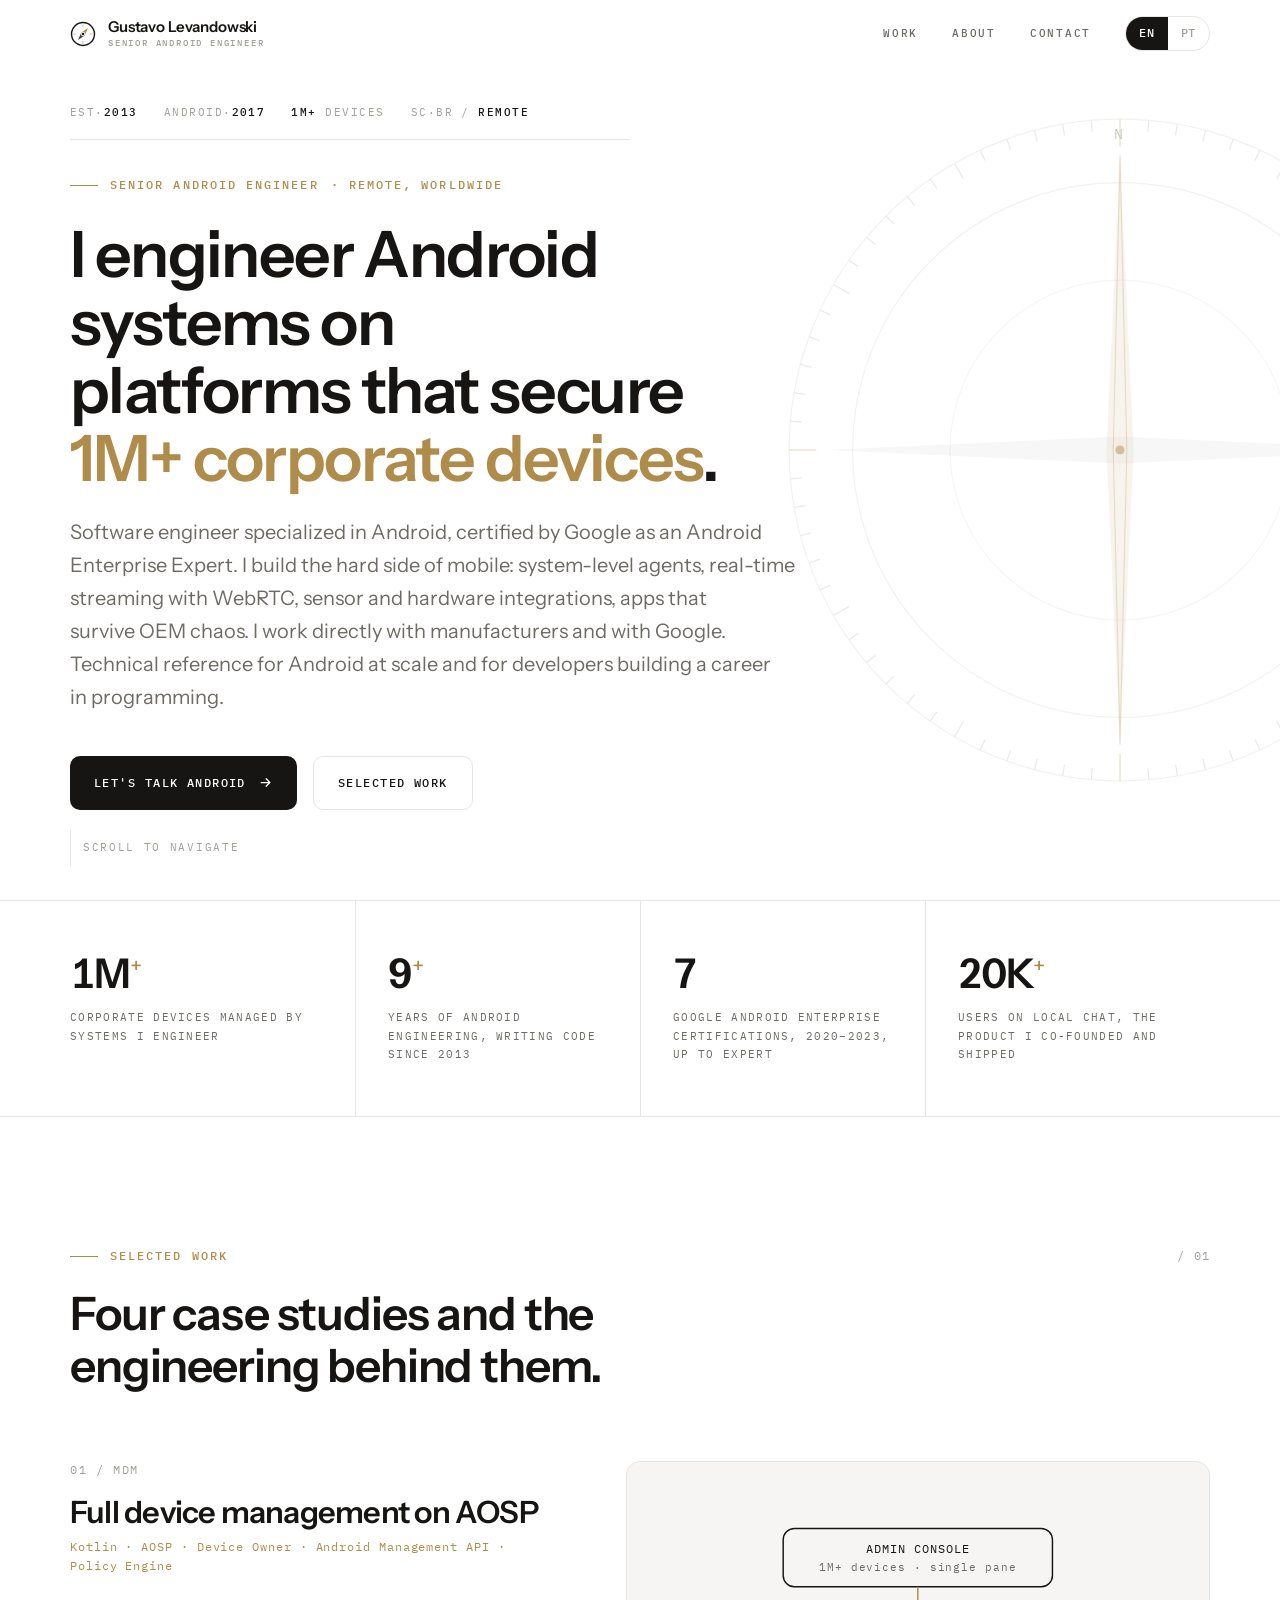
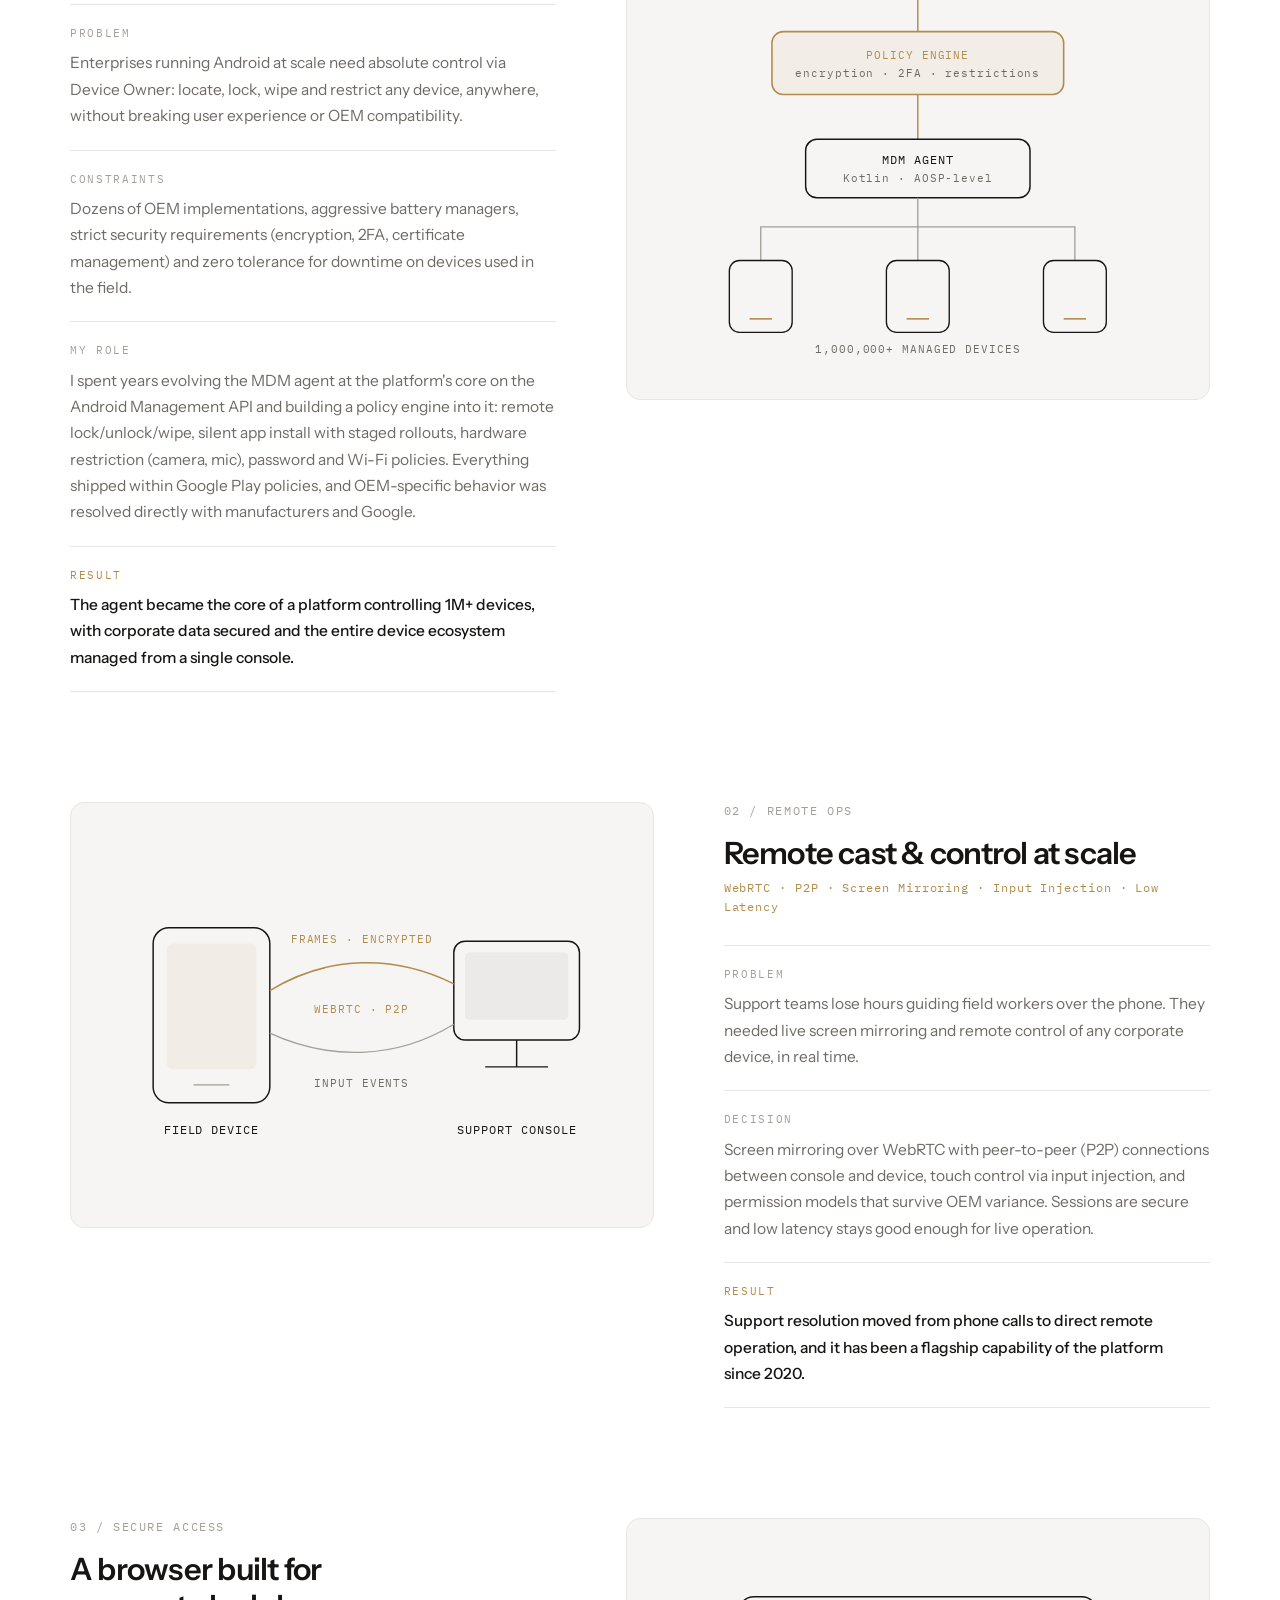
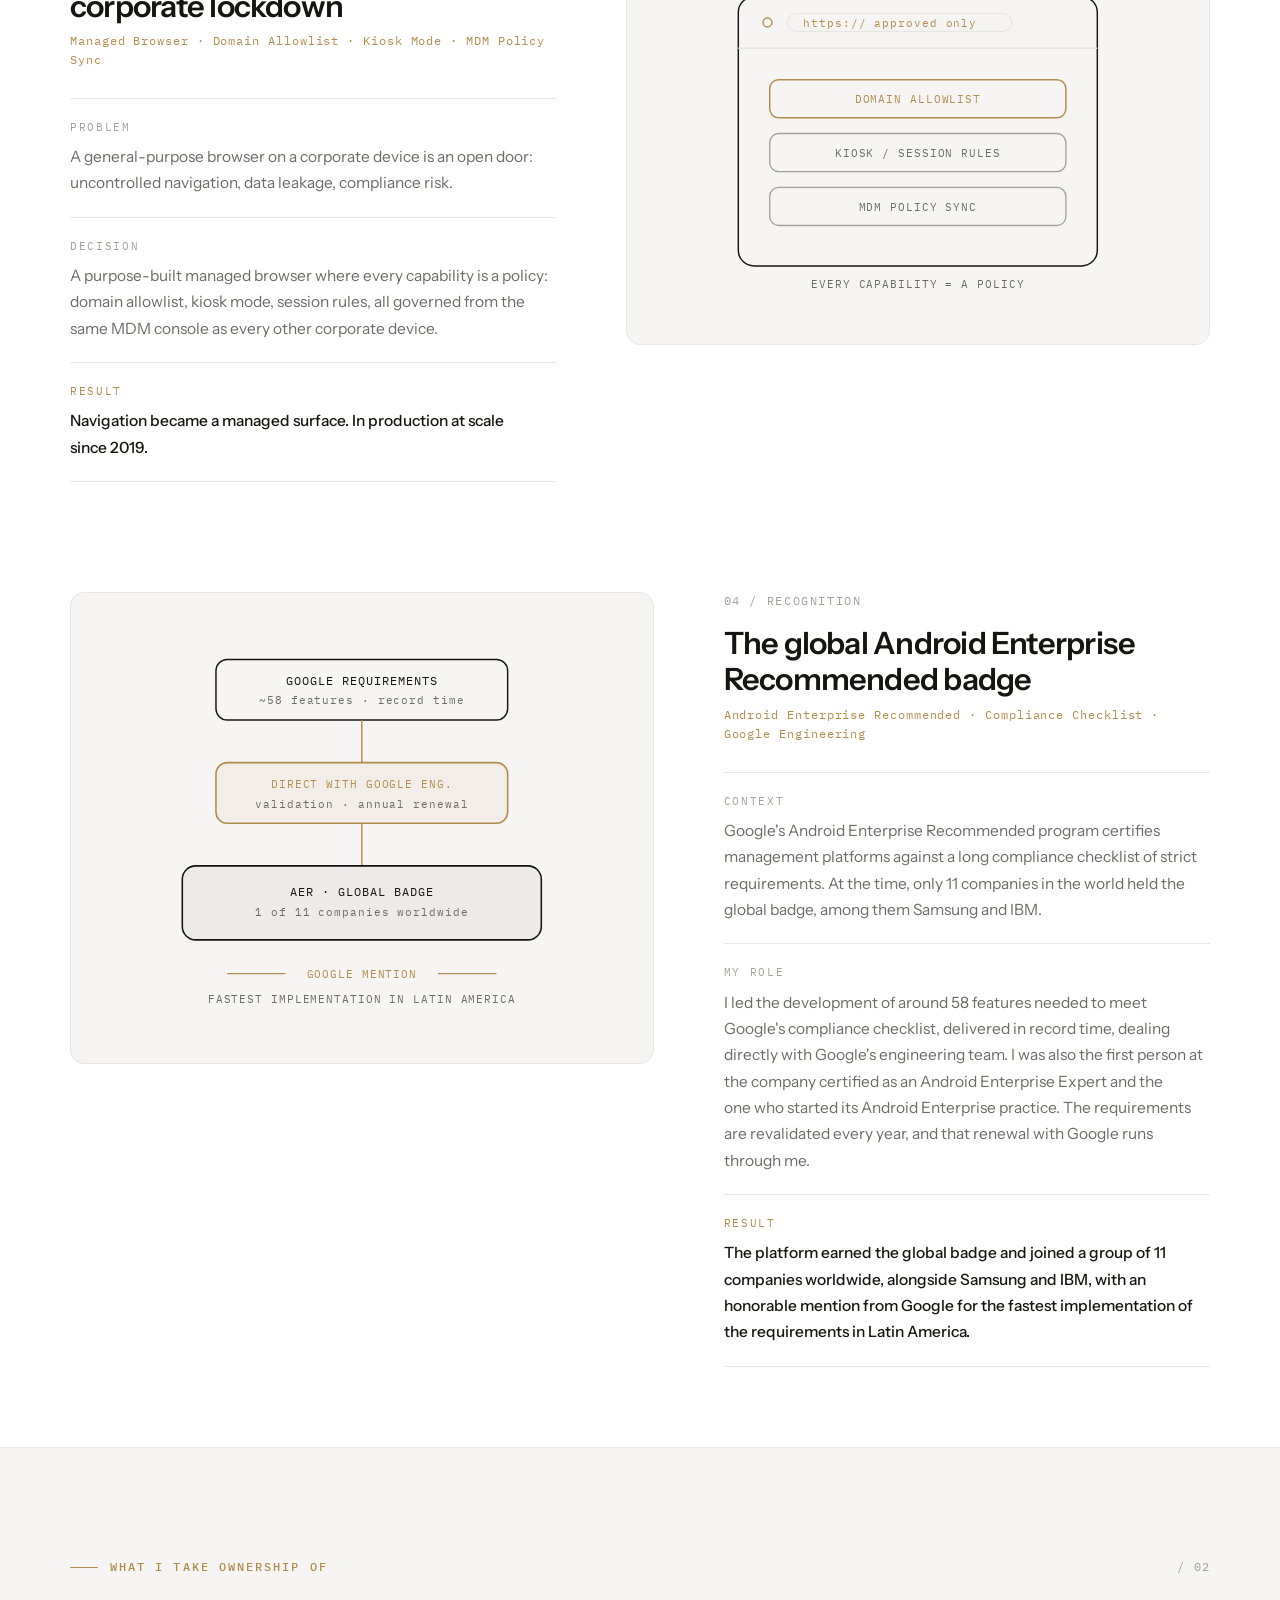
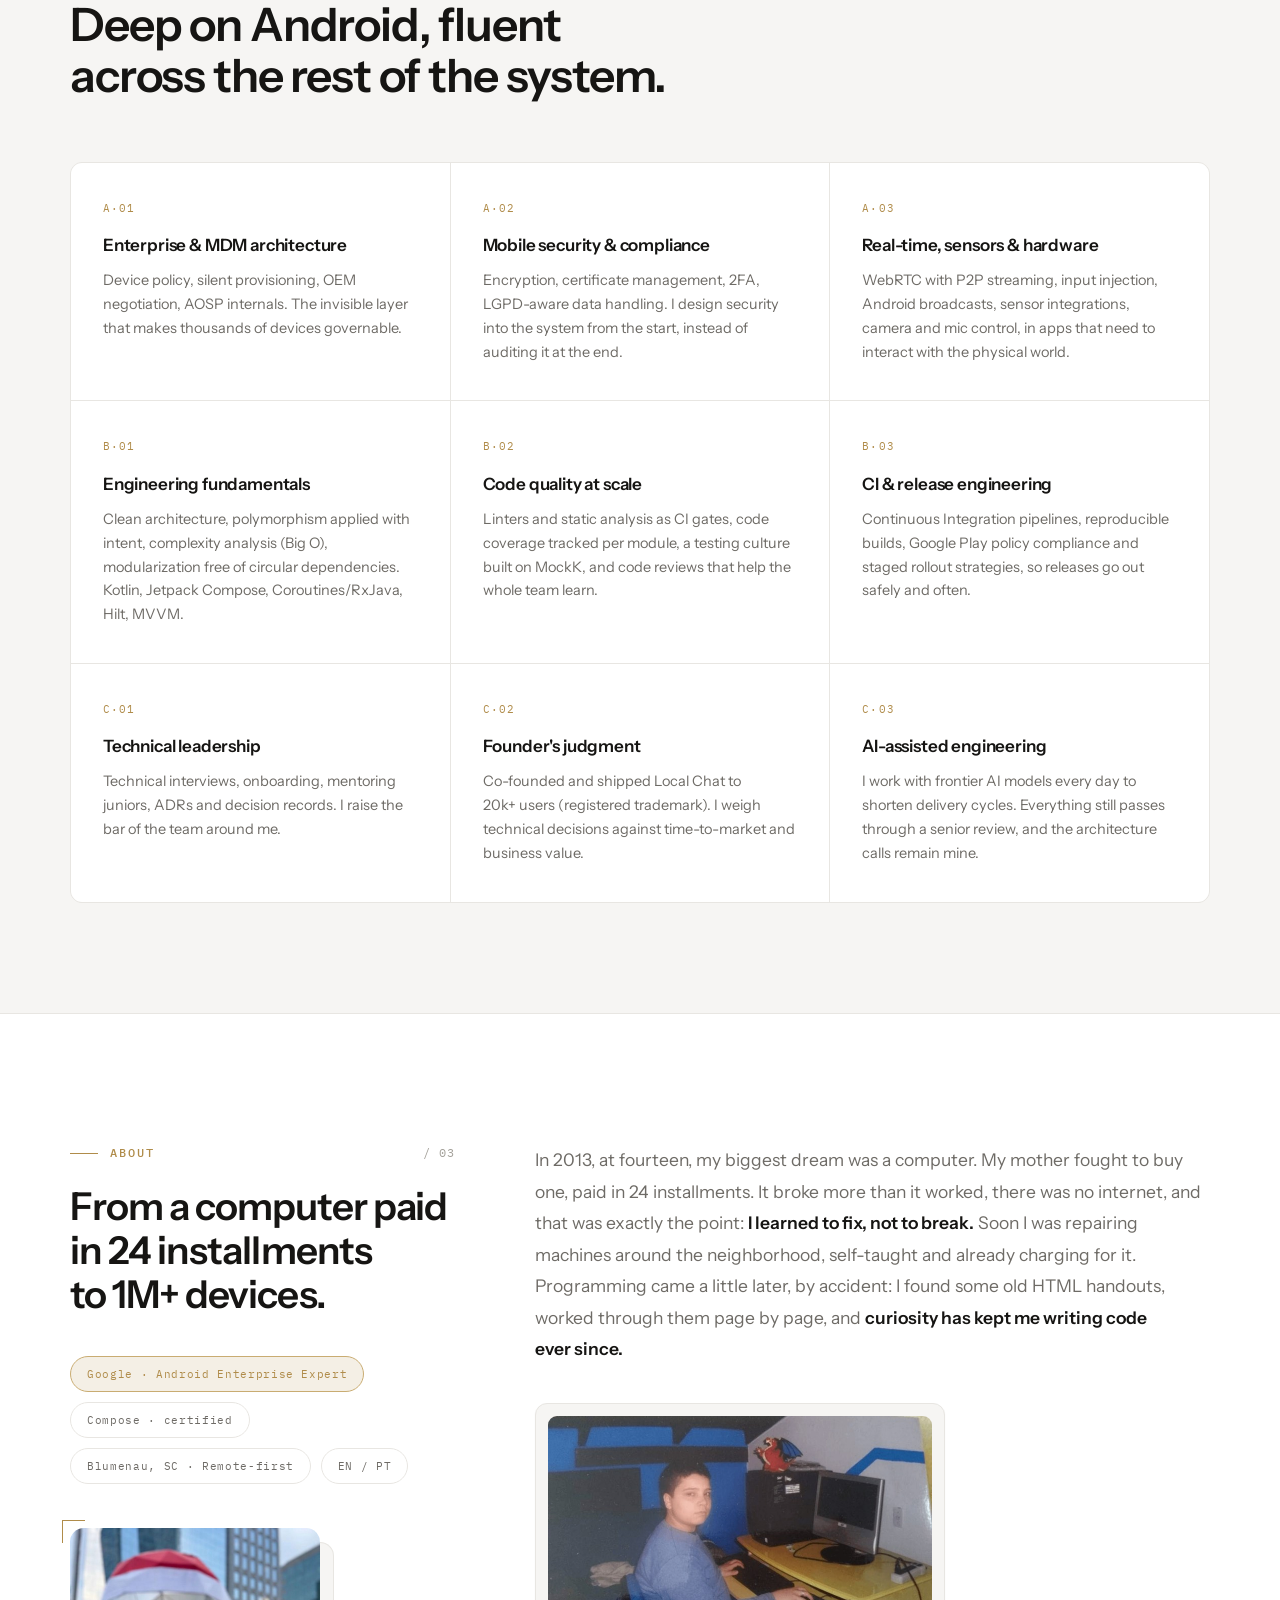
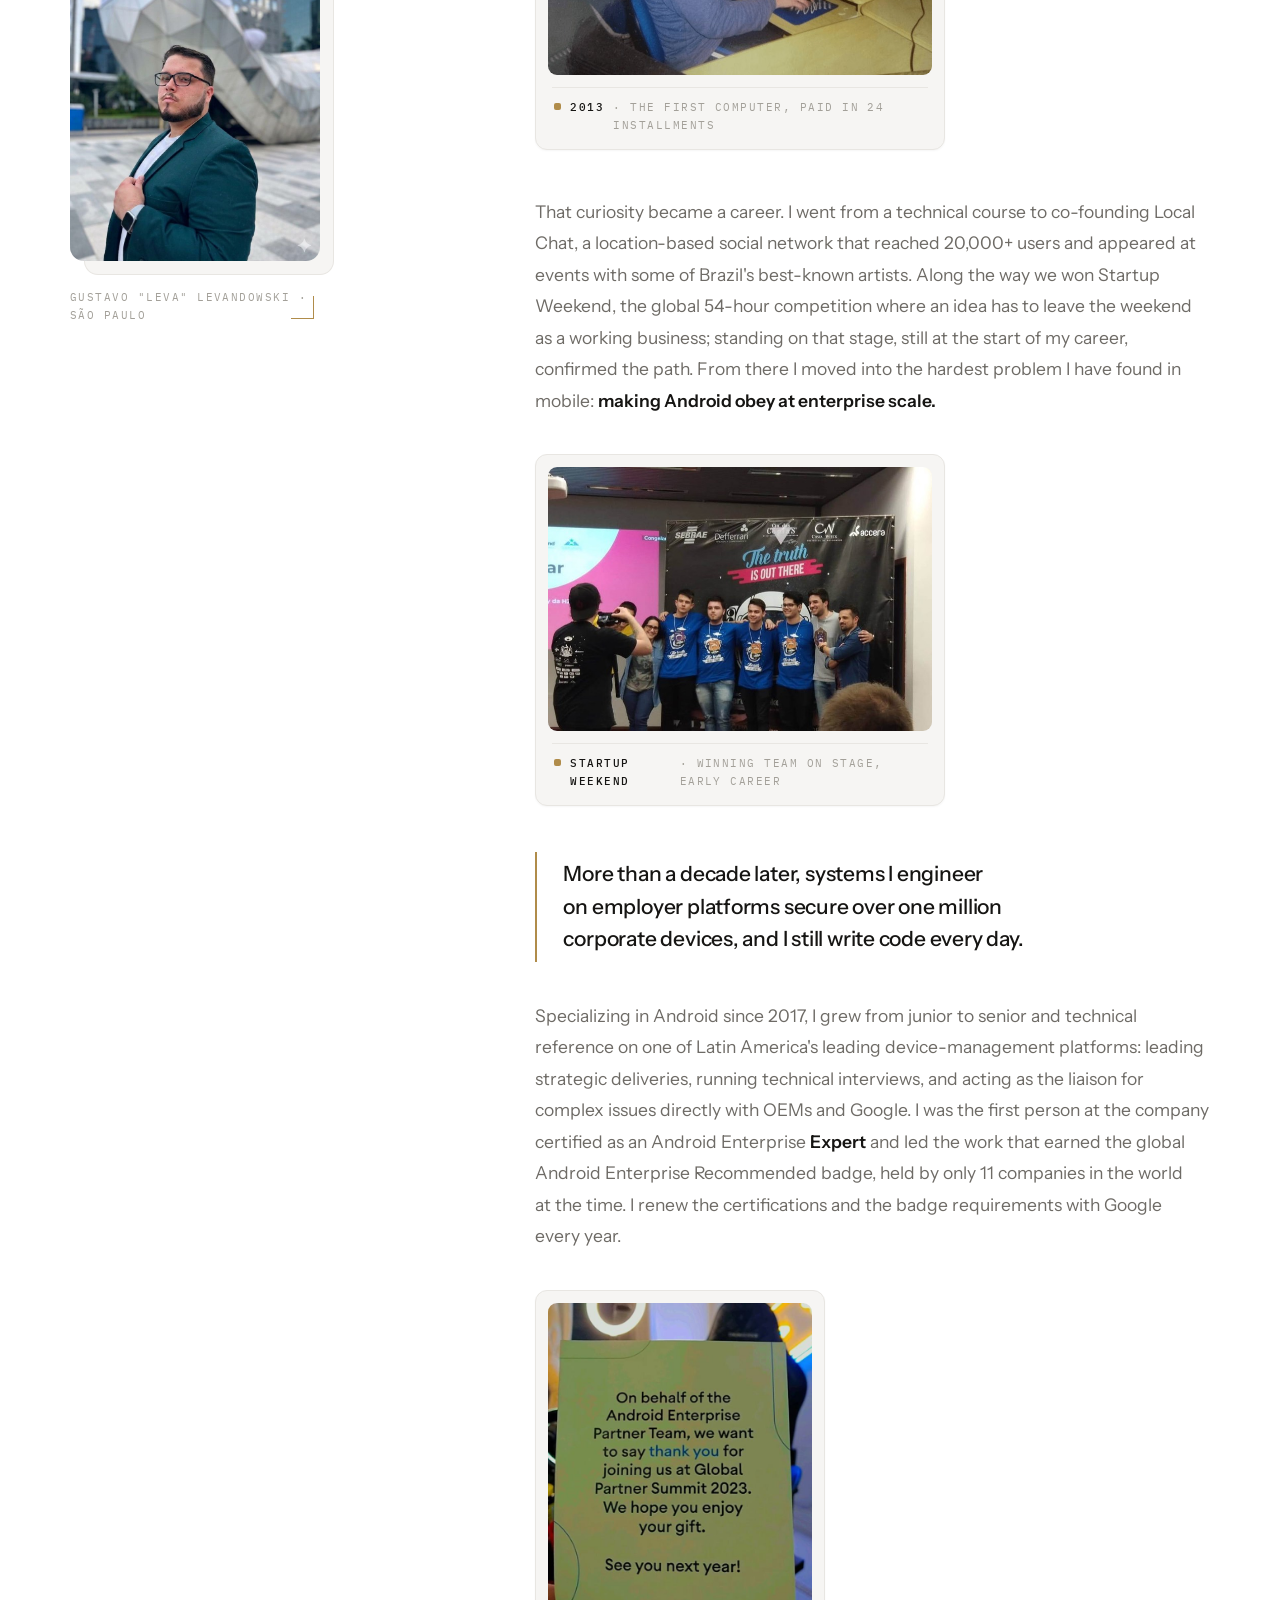
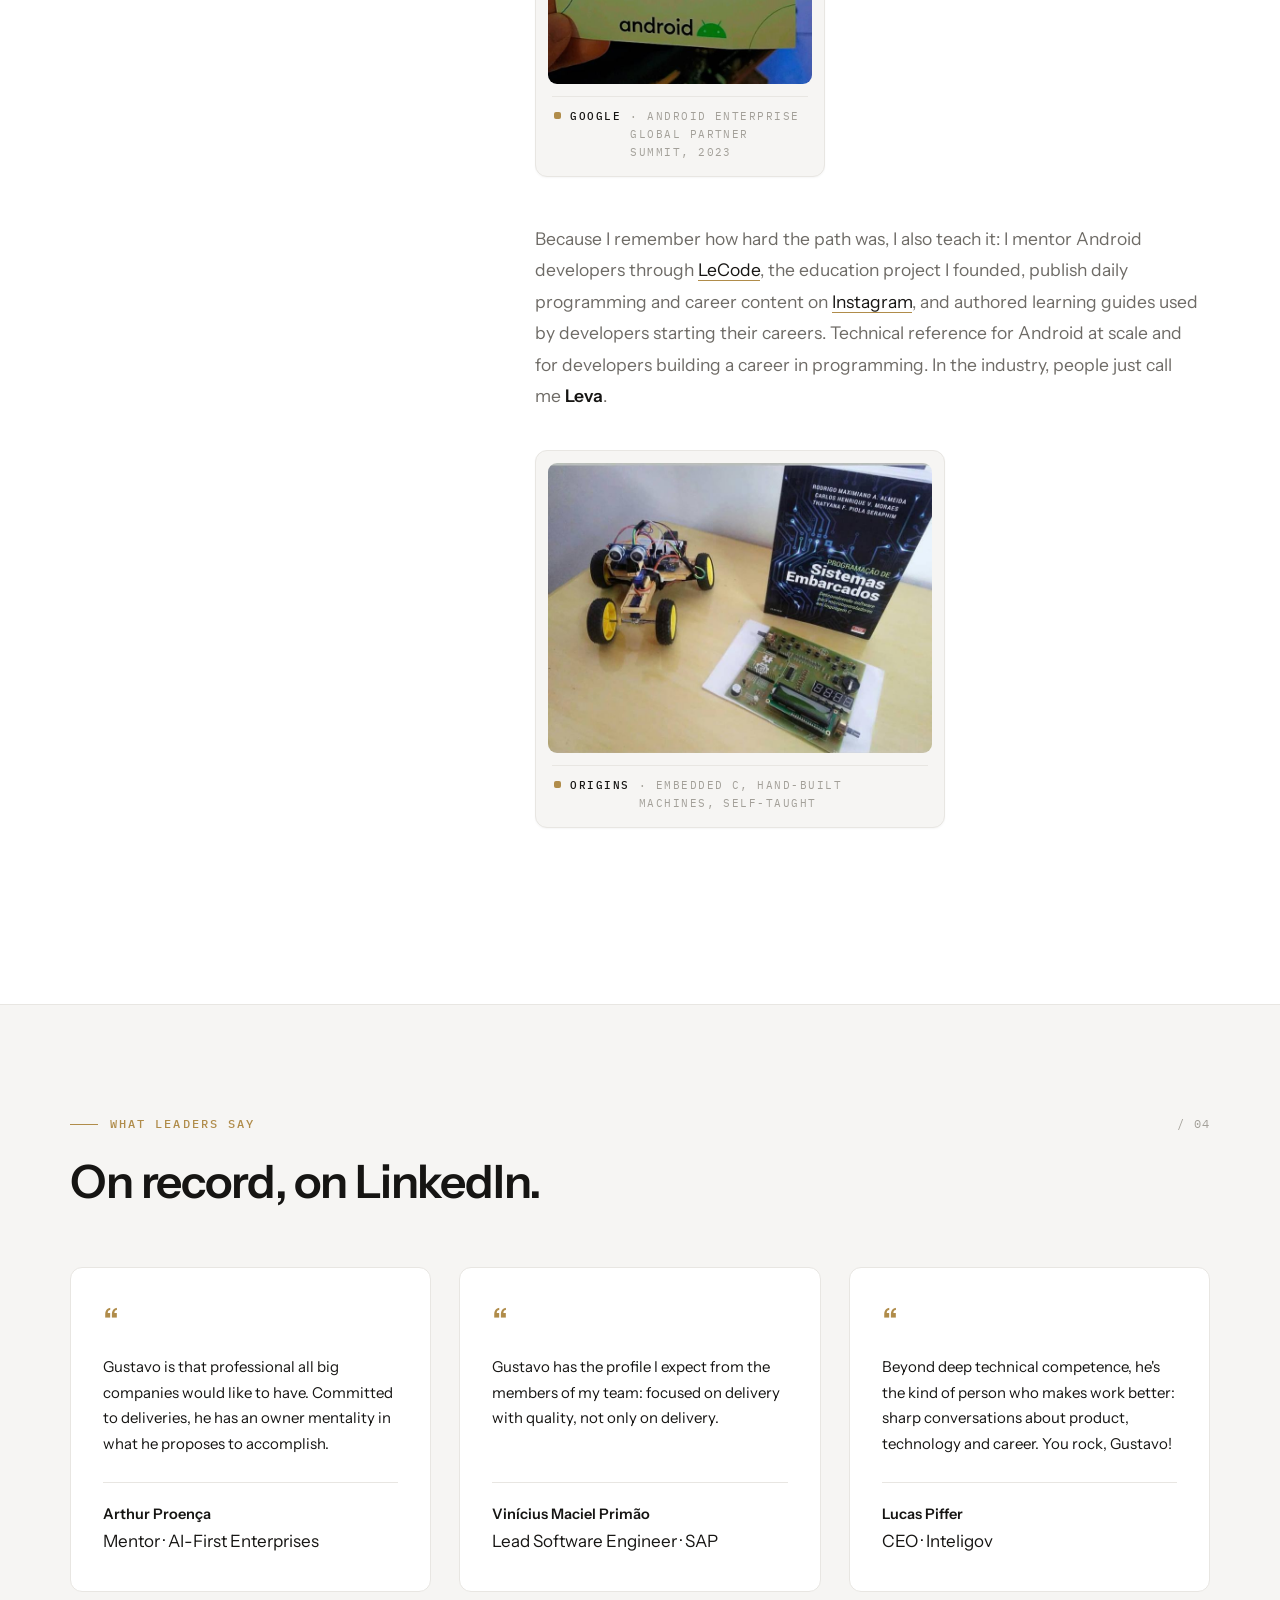
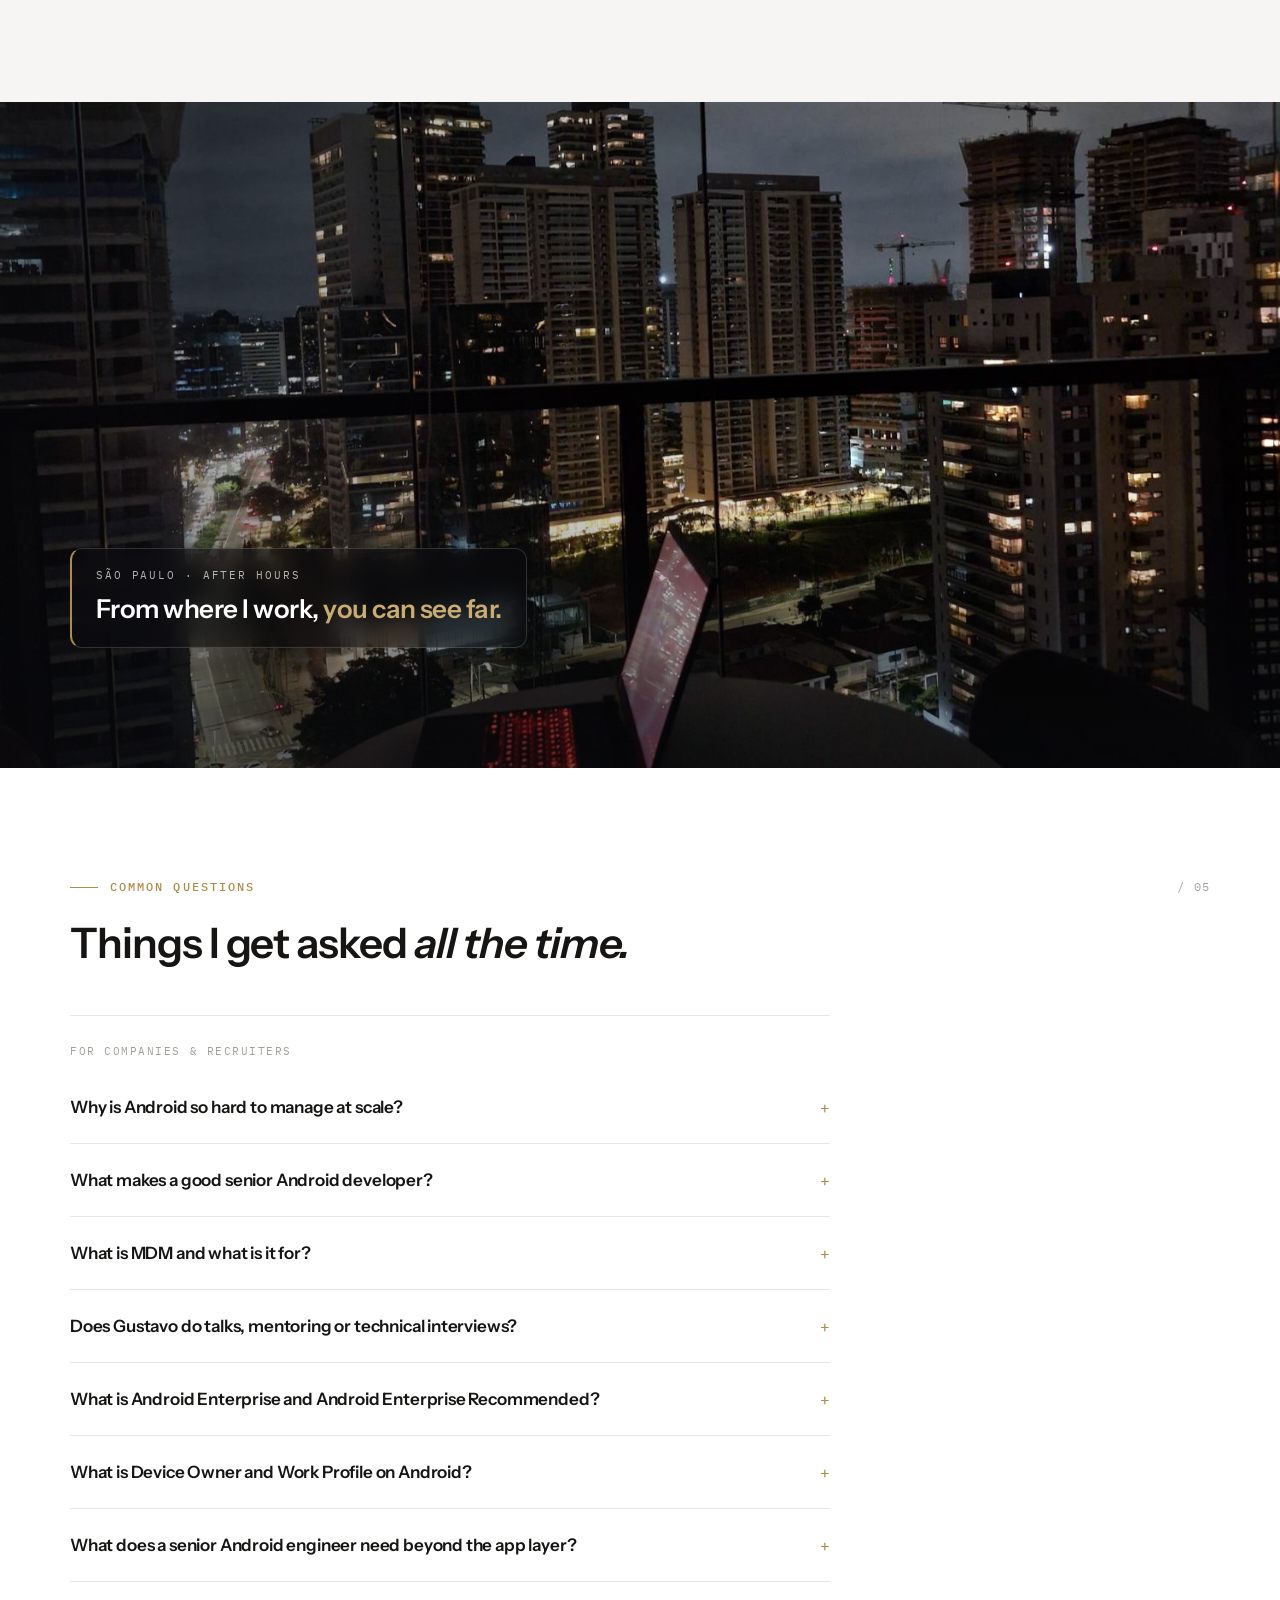
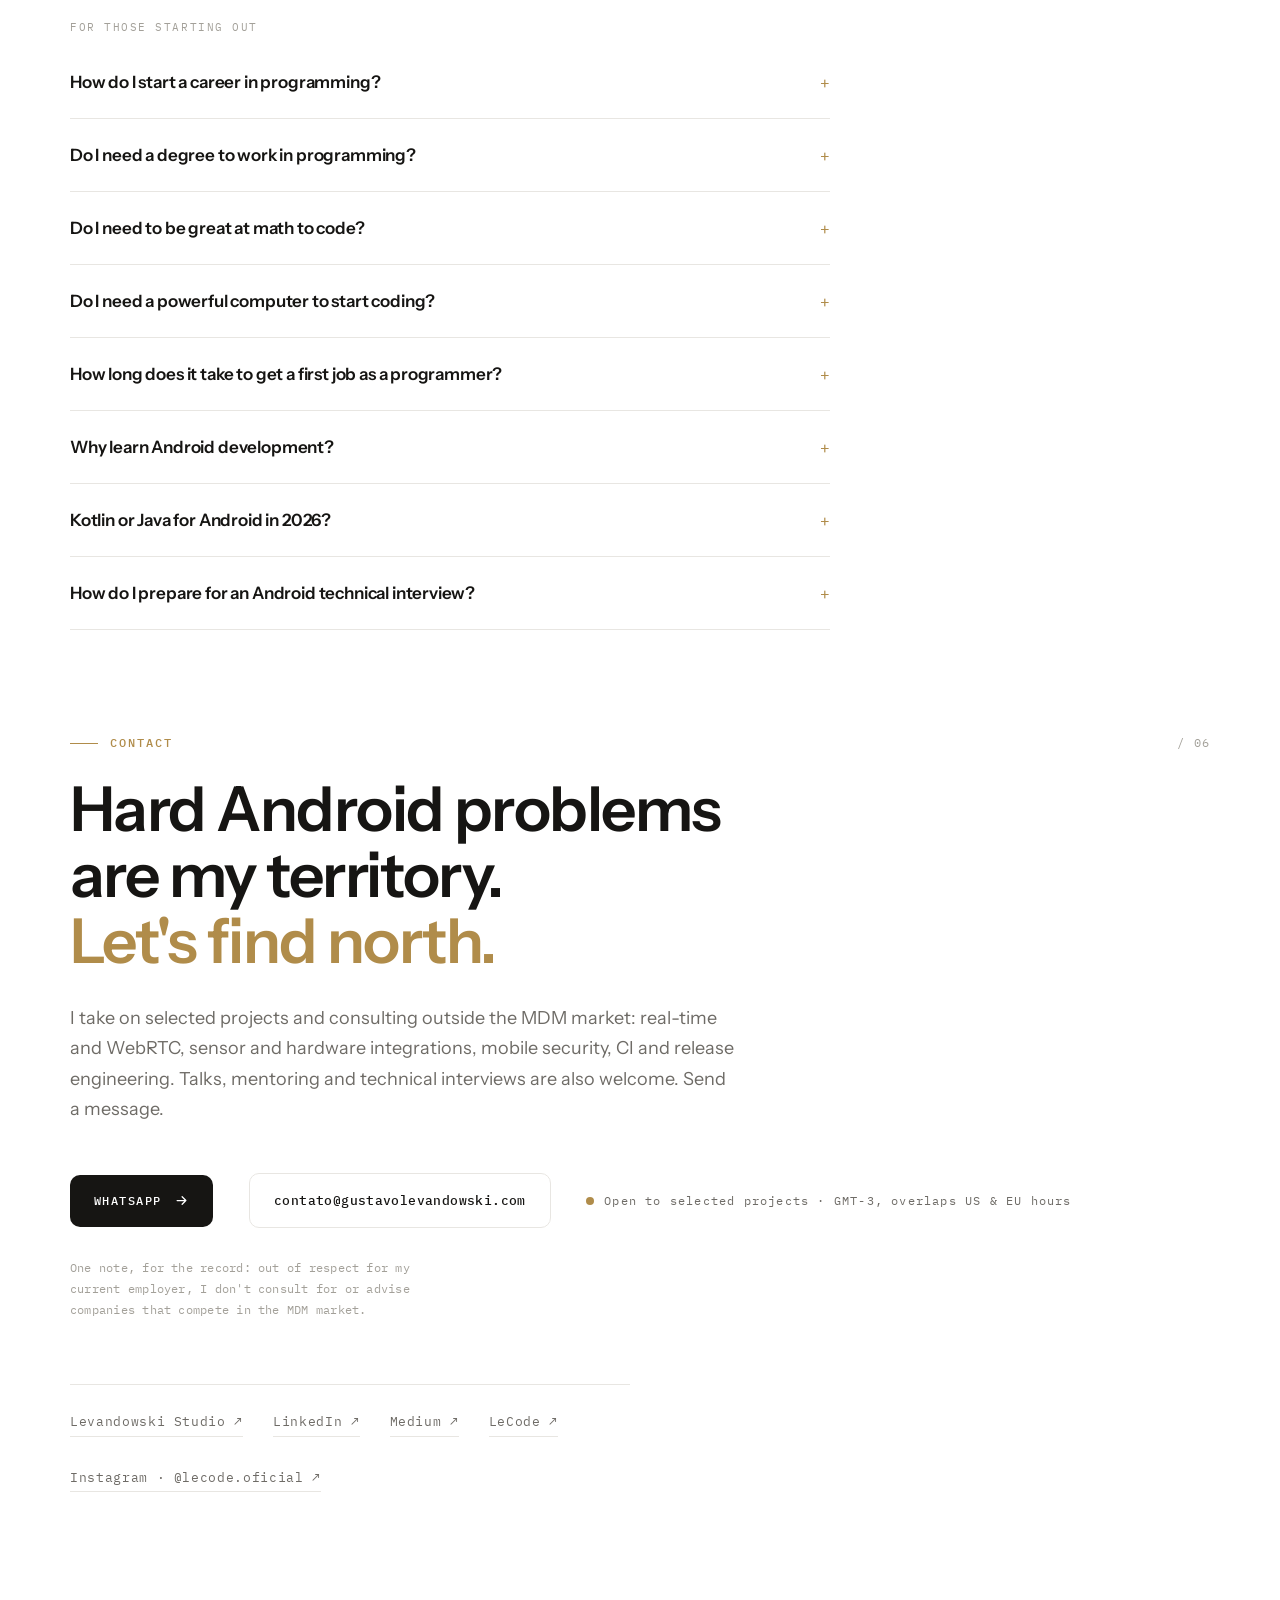
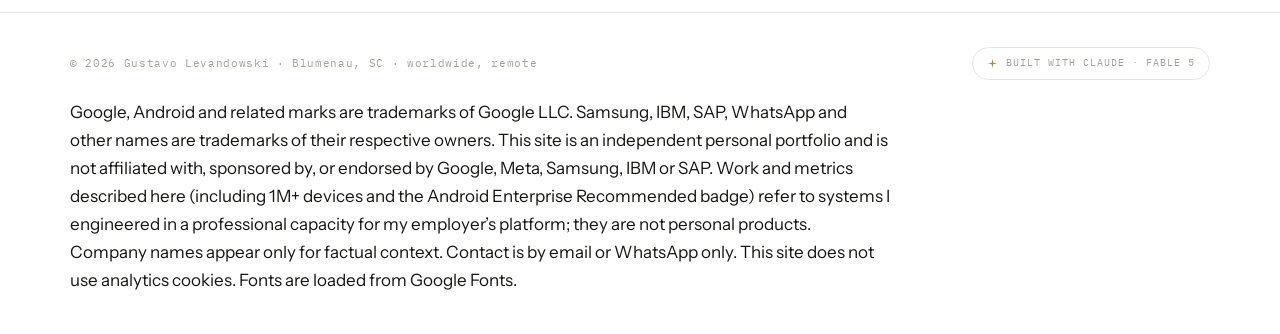
==== en/index.html @ ee37be1c "Extract CSS, JS, images and diagrams into cached assets. Slim HTML for crawlability and faster loads" ====
<!DOCTYPE html>

<html lang="en">
<head>
<meta charset="utf-8"/>
<meta content="width=device-width, initial-scale=1.0" name="viewport"/>
<title>Gustavo Levandowski · Android Engineer · 1M+ Devices · Mentoring</title>
<meta content="Google-certified Android Enterprise Expert. MDM, WebRTC, AOSP and systems on platforms protecting 1M+ devices. Technical reference for Android at scale and programming careers. Founder of LeCode mentoring." name="description"/>
<meta content="Gustavo Levandowski" name="author"/>
<meta content="index, follow, max-image-preview:large, max-snippet:-1, max-video-preview:-1" name="robots"/>
<meta content="#161513" name="theme-color"/>
<meta content="Gustavo Levandowski" name="application-name"/>
<meta content="telephone=no" name="format-detection"/>
<link href="https://gustavolevandowski.com/en/" hreflang="x-default" rel="alternate"/>
<link href="https://gustavolevandowski.com/en/" hreflang="en" rel="alternate"/>
<link href="https://gustavolevandowski.com/pt/" hreflang="pt-BR" rel="alternate"/>
<link href="/site.webmanifest" rel="manifest"/>
<link href="https://gustavolevandowski.com/en/" rel="canonical"/>
<link href="/assets/brand/favicon.png" rel="icon" sizes="32x32" type="image/png"/>
<link href="/assets/brand/favicon.svg" rel="icon" sizes="any" type="image/svg+xml"/>
<link href="/assets/brand/favicon.png" rel="apple-touch-icon"/>
<!-- Open Graph -->
<meta content="profile" property="og:type"/>
<meta content="Gustavo Levandowski · Android Engineer · 1M+ Devices · Mentoring" property="og:title"/>
<meta content="Google-certified Android Enterprise Expert. MDM, WebRTC, AOSP and systems on platforms protecting 1M+ devices. Technical reference for Android at scale and programming careers." property="og:description"/>
<meta content="https://gustavolevandowski.com/en/" property="og:url"/>
<meta content="en_US" property="og:locale"/>
<meta content="pt_BR" property="og:locale:alternate"/>
<!-- og.jpg: gerar a partir de assets/brand/og-card.html · publicar em assets/brand/og.jpg -->
<meta content="https://gustavolevandowski.com/assets/brand/og.jpg" property="og:image"/>
<meta content="image/jpeg" property="og:image:type"/>
<meta content="1200" property="og:image:width"/>
<meta content="630" property="og:image:height"/>
<meta content="Gustavo Levandowski · Android Engineer · systems on platforms that secure 1M+ devices · mentoring" property="og:image:alt"/>
<meta content="summary_large_image" name="twitter:card"/>
<meta content="Gustavo Levandowski · Android Engineer · 1M+ Devices · Mentoring" name="twitter:title"/>
<meta content="Google-certified Android Enterprise Expert. MDM, WebRTC, AOSP and systems on platforms protecting 1M+ devices. Technical reference for Android at scale and programming careers." name="twitter:description"/>
<meta content="https://gustavolevandowski.com/assets/brand/og.jpg" name="twitter:image"/>
<meta content="Gustavo Levandowski · Android Engineer · systems on platforms that secure 1M+ devices · mentoring" name="twitter:image:alt"/>

<!-- Structured data -->
<script type="application/ld+json">{
  "@context": "https://schema.org",
  "@type": "WebSite",
  "@id": "https://gustavolevandowski.com/#website",
  "url": "https://gustavolevandowski.com/en/",
  "name": "Gustavo Levandowski — Android Engineer",
  "description": "Technical reference for Android at scale and for developers building a career in programming. Google-certified Android Enterprise Expert.",
  "inLanguage": [
    "en",
    "pt-BR"
  ],
  "publisher": {
    "@id": "https://gustavolevandowski.com/#person"
  }
}</script>
<script type="application/ld+json">{
  "@context": "https://schema.org",
  "@type": "ProfilePage",
  "@id": "https://gustavolevandowski.com/#profile",
  "url": "https://gustavolevandowski.com/en/",
  "name": "Gustavo Levandowski · Android Engineer · 1M+ Devices · Mentoring",
  "description": "Technical reference for Android at scale and for developers building a career in programming. Google-certified Android Enterprise Expert.",
  "isPartOf": {
    "@id": "https://gustavolevandowski.com/#website"
  },
  "mainEntity": {
    "@id": "https://gustavolevandowski.com/#person"
  }
}</script>
<script type="application/ld+json">
{
  "@context": "https://schema.org",
  "@type": "Person",
  "@id": "https://gustavolevandowski.com/#person",
  "name": "Gustavo Levandowski",
  "alternateName": "Leva",
  "jobTitle": "Senior Android Engineer · Android Enterprise Expert",
  "description": "Senior software engineer specialized in Android and certified by Google as an Android Enterprise Expert. Builds complex mobile systems, including MDM agents, WebRTC remote control, secure browsers and sensor integrations, on employer platforms protecting 1M+ corporate devices. Technical reference for Android at scale and programming careers. Building Android since 2017, writing code since 2013. Works remotely, worldwide.",
  "email": "mailto:contato@gustavolevandowski.com",
  "telephone": "+55-47-99253-7917",
  "url": "https://gustavolevandowski.com",
  "image": "https://gustavolevandowski.com/assets/brand/og.jpg",
  "address": { "@type": "PostalAddress", "addressLocality": "Blumenau", "addressRegion": "SC", "addressCountry": "BR" },
  "sameAs": [
    "https://www.linkedin.com/in/levandowski/",
    "https://medium.com/@levandowski",
    "https://movimentolecode.com",
    "https://www.instagram.com/lecode.oficial/",
    "https://levandowskistudio.com/"
  ],
  "founder": {
    "@type": "Organization",
    "name": "LeCode",
    "description": "Educational project offering mentoring and daily content on programming and Android development careers.",
    "url": "https://movimentolecode.com",
    "sameAs": ["https://www.instagram.com/lecode.oficial/"]
  },
  "knowsAbout": [
    "Android Enterprise",
    "Android Enterprise Recommended",
    "Mobile Device Management",
    "Device Owner",
    "Work Profile",
    "Android Management API",
    "AOSP",
    "Kotlin",
    "Jetpack Compose",
    "Kiosk Mode",
    "Input Injection",
    "OEM Compatibility",
    "Mobile Device Security",
    "Mobile Security",
    "LGPD",
    "WebRTC",
    "Screen Mirroring",
    "Clean Architecture",
    "Continuous Integration",
    "Google Play",
    "Sensor Integration",
    "Software Architecture",
    "Release Engineering",
    "Technical Mentoring",
    "Programming Careers",
    "Technical Interviews"
  ],
  "hasCredential": [
    { "@type": "EducationalOccupationalCredential", "name": "Android Enterprise Expert", "credentialCategory": "certification", "recognizedBy": { "@type": "Organization", "name": "Google" } }
  ],
  "award": [
    "Led the development of ~58 features that earned the employer platform the global Android Enterprise Recommended badge, held by only 11 companies worldwide at the time, alongside Samsung and IBM",
    "Honorable mention from Google for the fastest implementation of Android Enterprise Recommended requirements in Latin America"
  ]
}
</script>
<!-- FAQ schema in English (page default is lang="en"). At deploy time, the /pt route should ship this block translated to pt-BR. -->
<script type="application/ld+json">{
  "@context": "https://schema.org",
  "@type": "FAQPage",
  "mainEntity": [
    {
      "@type": "Question",
      "name": "Why is Android so hard to manage at scale?",
      "acceptedAnswer": {
        "@type": "Answer",
        "text": "Because Android is not one system. Every manufacturer ships its own variation, with its own battery manager killing background processes and its own quirks in the management APIs. Multiply that by thousands of devices in the field and any small inconsistency becomes an outage. I spent the last decade inside this problem, and a good part of it was solved in conversations with the OEMs themselves."
      }
    },
    {
      "@type": "Question",
      "name": "What makes a good senior Android developer?",
      "acceptedAnswer": {
        "@type": "Answer",
        "text": "Look for evidence, not buzzwords. Has the person shipped systems that run on real devices, at real scale? Do they understand what lives underneath the framework? Can they explain a decision in writing and help a junior grow? Certifications help too, when they are verifiable. If you want to see what that looks like in practice, my history is on this page and on LinkedIn ."
      }
    },
    {
      "@type": "Question",
      "name": "What is MDM and what is it for?",
      "acceptedAnswer": {
        "@type": "Answer",
        "text": "MDM (Mobile Device Management) is the software layer a company uses to govern its phones and tablets: locating and locking devices, distributing apps silently, enforcing security policies and wiping corporate data when a device is lost. On Android, it is built on the Android Enterprise APIs, the technology behind the case studies on this page."
      }
    },
    {
      "@type": "Question",
      "name": "Does Gustavo do talks, mentoring or technical interviews?",
      "acceptedAnswer": {
        "@type": "Answer",
        "text": "Yes. I speak and write about Android at scale, device security and engineering careers, including articles on Medium , mentor developers through LeCode, and have run technical interviews for years. For invitations or a good conversation, write to contato@gustavolevandowski.com ."
      }
    },
    {
      "@type": "Question",
      "name": "What is Android Enterprise and Android Enterprise Recommended?",
      "acceptedAnswer": {
        "@type": "Answer",
        "text": "Android Enterprise is Google's set of APIs and management modes for governing corporate devices: Device Owner, Work Profile, policies, silent app install and remote wipe. Android Enterprise Recommended is Google's certification program for management platforms that meet a strict compliance checklist. I led around 58 features that earned my employer's platform the global badge and renew those requirements with Google every year."
      }
    },
    {
      "@type": "Question",
      "name": "What is Device Owner and Work Profile on Android?",
      "acceptedAnswer": {
        "@type": "Answer",
        "text": "Device Owner is a fully managed mode where the company controls the entire device through an MDM agent and the Android Management API. Work Profile separates corporate apps and data from personal use on the same phone. Both are core Android Enterprise building blocks behind locate, lock, wipe, silent install and policy engines at scale — the stack behind the cases on this page."
      }
    },
    {
      "@type": "Question",
      "name": "What does a senior Android engineer need beyond the app layer?",
      "acceptedAnswer": {
        "@type": "Answer",
        "text": "Beyond screens and ViewModels: OEM variance, battery managers, permissions, release engineering, observability, security policies and how the system behaves in the field. At enterprise scale that includes Device Owner, policy engines, WebRTC remote control, kiosk mode and direct work with manufacturers. That is the layer I engineer on employer platforms protecting 1M+ devices."
      }
    },
    {
      "@type": "Question",
      "name": "How do I start a career in programming?",
      "acceptedAnswer": {
        "@type": "Answer",
        "text": "Pick one language and build small, real things with it. Publish what you build, even when it feels too simple. What carried me from a broken computer to where I am was consistency, not talent. This is what I teach at LeCode , the education project I founded, and what I post about every day on Instagram at @lecode.oficial ."
      }
    },
    {
      "@type": "Question",
      "name": "Do I need a degree to work in programming?",
      "acceptedAnswer": {
        "@type": "Answer",
        "text": "No, it is not a requirement. What opens doors in this field is what you can build: published projects, practical skills and how you perform in a technical interview. I came from a technical course, not a degree, and grew to senior with Google certifications. A degree can help, but it is not what gets you hired."
      }
    },
    {
      "@type": "Question",
      "name": "Do I need to be great at math to code?",
      "acceptedAnswer": {
        "@type": "Answer",
        "text": "No. Day-to-day programming is much closer to building logical routines than to advanced math. I am not a genius; I am persistent, and that made all the difference. If you can follow a recipe and then improve it, you can learn to program."
      }
    },
    {
      "@type": "Question",
      "name": "Do I need a powerful computer to start coding?",
      "acceptedAnswer": {
        "@type": "Answer",
        "text": "Not to start. Programming logic can be learned on any basic machine. My first computer was paid in 24 installments and broke more than it worked, and that is where everything started. Better hardware only becomes necessary later, when your projects grow."
      }
    },
    {
      "@type": "Question",
      "name": "How long does it take to get a first job as a programmer?",
      "acceptedAnswer": {
        "@type": "Answer",
        "text": "With consistent study, about an hour every day, one year is a realistic milestone for a first opportunity. It varies from person to person, and you should distrust anyone promising three months. The profession is built with dedication, and it rewards the effort well over time."
      }
    },
    {
      "@type": "Question",
      "name": "Why learn Android development?",
      "acceptedAnswer": {
        "@type": "Answer",
        "text": "Because Android is everywhere: phones, payment terminals, cars, watches and the corporate devices I work with. It is a global market with strong demand and fewer specialists than web development, which leaves real room to grow. I have worked on it for a decade, and the guides I write at LeCode exist to shorten that path for whoever is starting."
      }
    },
    {
      "@type": "Question",
      "name": "Kotlin or Java for Android in 2026?",
      "acceptedAnswer": {
        "@type": "Answer",
        "text": "Kotlin is the default for new Android work: safer null handling, less boilerplate and first-class support from Google. Java still appears in legacy codebases and AOSP-level modules, so a senior engineer reads both. I ship production agents and platform features primarily in Kotlin, and go to AOSP depth when OEM behavior demands it."
      }
    },
    {
      "@type": "Question",
      "name": "How do I prepare for an Android technical interview?",
      "acceptedAnswer": {
        "@type": "Answer",
        "text": "Ship small real projects, explain architecture decisions in writing, and go deeper than UI: lifecycle, concurrency, networking, security and what happens under the framework. Practice walking through trade-offs out loud. I have run technical interviews for years and mentor candidates through LeCode on exactly that evidence-based approach."
      }
    }
  ]
}</script>
<link href="https://fonts.googleapis.com" rel="preconnect"/>
<link crossorigin="" href="https://fonts.gstatic.com" rel="preconnect"/>
<link href="https://fonts.googleapis.com/css2?family=Instrument+Sans:ital,wght@0,400;0,500;0,600;0,700;1,400&amp;family=IBM+Plex+Mono:wght@400;500&amp;display=swap" rel="stylesheet"/>
<link as="style" href="/assets/css/main.css" rel="preload"/><link as="fetch" crossorigin="anonymous" href="/assets/diagrams/mdm-architecture-diagram.svg" rel="preload"/><link as="fetch" crossorigin="anonymous" href="/assets/diagrams/remote-control-data-flow.svg" rel="preload"/><link as="fetch" crossorigin="anonymous" href="/assets/diagrams/secure-browser-layers.svg" rel="preload"/><link as="fetch" crossorigin="anonymous" href="/assets/diagrams/android-enterprise-recommended-timeline.svg" rel="preload"/><link href="/assets/css/main.css" rel="stylesheet"/>
</head>
<body>
<!-- ================= NAV ================= -->
<nav class="nav" id="nav">
<a aria-label="Gustavo Levandowski, home" class="nav-mark" href="#">
<svg aria-hidden="true" fill="none" viewbox="0 0 24 24">
<circle cx="12" cy="12" r="10.6" stroke="#161513" stroke-width="1.3"></circle>
<g stroke="#C9C5BD" stroke-linecap="round" stroke-width="1">
<line x1="12" x2="12" y1="3.4" y2="5.2"></line><line x1="12" x2="12" y1="18.8" y2="20.6"></line>
<line x1="3.4" x2="5.2" y1="12" y2="12"></line><line x1="18.8" x2="20.6" y1="12" y2="12"></line>
</g>
<g transform="rotate(40 12 12)">
<path d="M12 4.9 L14.1 12 L9.9 12 Z" fill="#B08C4A"></path>
<path d="M12 19.1 L9.9 12 L14.1 12 Z" fill="#161513" opacity=".82"></path>
</g>
<circle cx="12" cy="12" fill="#161513" r="1.7" stroke="#FFFFFF" stroke-width=".9"></circle>
</svg>
<span class="nm-text">
<span class="nm-name">Gustavo Levandowski</span>
<span class="nm-role">
Senior Android Engineer
</span>
</span>
</a>
<div class="nav-links">
<a href="#work">Work</a>
<a href="#about">About</a>
<a href="#contact">Contact</a>
<div aria-label="Language" class="lang-toggle" role="group"><a aria-current="page" class="active" href="/en/" hreflang="en" lang="en">EN</a><a href="/pt/" hreflang="pt-BR" lang="pt-BR">PT</a></div>
</div>
</nav>
<!-- ================= COMPASS HUD ================= -->
<div aria-label="Next section · Próxima seção" class="compass-hud" id="hud" role="button" tabindex="0">
<div class="dial">
<svg fill="none" viewbox="0 0 52 52">
<circle cx="26" cy="26" r="24.5" stroke="#E8E6E2" stroke-width="1"></circle>
<g stroke="#A3A099" stroke-width="1">
<line x1="26" x2="26" y1="3" y2="8"></line><line x1="26" x2="26" y1="44" y2="49"></line>
<line x1="3" x2="8" y1="26" y2="26"></line><line x1="44" x2="49" y1="26" y2="26"></line>
</g>
<g class="hud-needle" id="hudNeedle">
<path d="M26 9 L28.2 26 L26 43 L23.8 26 Z" fill="#B08C4A"></path>
</g>
<circle cx="26" cy="26" fill="#161513" r="2"></circle>
</svg>
</div>
<div class="hud-label">
You are at
<b id="hudSection">Intro</b>
</div>
</div>
<!-- ================= HERO ================= -->
<header class="hero" id="top">
<div aria-hidden="true" class="hero-rose">
<svg fill="none" viewbox="0 0 600 600">
<g id="roseSpin">
<circle cx="300" cy="300" r="292" stroke="#E8E6E2" stroke-width="1"></circle>
<circle cx="300" cy="300" r="236" stroke="#E8E6E2" stroke-width="1"></circle>
<circle cx="300" cy="300" r="150" stroke="#EFEDE9" stroke-width="1"></circle>
<g id="roseTicks" stroke="#D8D5CF" stroke-width="1"></g>
<path d="M300 40 L312 300 L300 560 L288 300 Z" fill="#B08C4A" fill-opacity=".18"></path>
<path d="M40 300 L300 288 L560 300 L300 312 Z" fill="#161513" fill-opacity=".06"></path>
<path d="M300 40 L306 300 L300 560 L294 300 Z" stroke="#B08C4A" stroke-opacity=".5" stroke-width="1"></path>
</g>
<circle cx="300" cy="300" fill="#B08C4A" r="4"></circle>
<text fill="#A3A099" font-family="IBM Plex Mono" font-size="13" letter-spacing="3" text-anchor="middle" x="300" y="26">N</text>
</svg>
</div>
<div class="hero-inner">
<div class="hero-meta reveal">
<span>EST·<b>2013</b></span><span>ANDROID·<b>2017</b></span><span><b>1M+</b> DEVICES</span><span>SC·BR / <b>REMOTE</b></span>
</div>
<p class="eyebrow reveal" style="transition-delay:.04s">
Senior Android Engineer<span class="eb-x"> · Remote, worldwide</span>

</p>
<h1 class="reveal" style="transition-delay:.08s">
I engineer Android systems on platforms that secure <em>1M+ corporate devices</em>.

</h1>
<p class="hero-sub reveal" style="transition-delay:.16s">
<span class="sub-full">Software engineer specialized in Android, certified by Google as an Android Enterprise Expert. I build the hard side of mobile: system-level agents, real-time streaming with WebRTC, sensor and hardware integrations, apps that survive OEM chaos. I work directly with manufacturers and with Google. Technical reference for Android at scale and for developers building a career in programming.</span>
<span class="sub-short">Google-certified Android Enterprise Expert. Technical reference for Android at scale and programming careers.</span>
</p>
<div class="hero-ctas reveal" style="transition-delay:.24s">
<a class="btn btn-primary magnetic wa-link" href="https://wa.me/5547992537917" rel="noopener" target="_blank">
Let's talk Android

<svg fill="none" height="15" viewbox="0 0 24 24" width="15"><path d="M5 12h14M13 6l6 6-6 6" stroke="currentColor" stroke-linecap="round" stroke-linejoin="round" stroke-width="2"></path></svg>
</a>
<a class="btn btn-ghost magnetic" href="#work">
Selected work

</a>
</div>
</div>
<div aria-hidden="true" class="hero-scrollcue">
<div class="line"></div>
Scroll to navigate
</div>
</header>
<!-- ================= METRICS ================= -->
<section class="metrics" data-section-en="Proof" data-section-pt="Prova">
<div class="metrics-grid">
<div class="metric reveal">
<div class="num"><span class="count" data-format="compact" data-target="1000000">0</span><sup>+</sup></div>
<div class="lbl">Corporate devices managed by systems I engineer</div>
</div>
<div class="metric reveal" style="transition-delay:.08s">
<div class="num"><span class="count" data-target="9">0</span><sup>+</sup></div>
<div class="lbl">Years of Android engineering, writing code since 2013</div>
</div>
<div class="metric reveal" style="transition-delay:.16s">
<div class="num"><span class="count" data-target="7">0</span></div>
<div class="lbl">Google Android Enterprise certifications, 2020–2023, up to Expert</div>
</div>
<div class="metric reveal" style="transition-delay:.24s">
<div class="num"><span class="count" data-format="k" data-target="20000">0</span><sup>+</sup></div>
<div class="lbl">Users on Local Chat, the product I co-founded and shipped</div>
</div>
</div>
</section>
<!-- ================= WORK ================= -->
<section class="work" data-section-en="Work" data-section-pt="Projetos" id="work">
<div class="section-head">
<p class="eyebrow reveal">Selected work<span class="idx">/ 01</span></p>
<h2 class="reveal" style="transition-delay:.08s">
Four case studies and the engineering behind them.

</h2>
</div>
<!-- CASE 01 · MDM -->
<article class="case">
<div class="case-text">
<div class="case-index">01 / MDM</div>
<h3>Full device management on AOSP</h3>
<div class="stack">Kotlin · AOSP · Device Owner · Android Management API · Policy Engine</div>
<div class="case-block reveal">
<div class="k">Problem</div>
<p>Enterprises running Android at scale need absolute control via Device Owner: locate, lock, wipe and restrict any device, anywhere, without breaking user experience or OEM compatibility.</p>
</div>
<div class="case-block reveal">
<div class="k">Constraints</div>
<p>Dozens of OEM implementations, aggressive battery managers, strict security requirements (encryption, 2FA, certificate management) and zero tolerance for downtime on devices used in the field.</p>
</div>
<div class="case-block reveal">
<div class="k">My role</div>
<p>I spent years evolving the MDM agent at the platform's core on the Android Management API and building a policy engine into it: remote lock/unlock/wipe, silent app install with staged rollouts, hardware restriction (camera, mic), password and Wi-Fi policies. Everything shipped within Google Play policies, and OEM-specific behavior was resolved directly with manufacturers and Google.</p>
</div>
<div class="case-block result reveal">
<div class="k">Result</div>
<p>The agent became the core of a platform controlling 1M+ devices, with corporate data secured and the entire device ecosystem managed from a single console.</p>
</div>
</div>
<div class="case-visual">
<div aria-label="MDM architecture diagram" class="diagram-slot" data-svg-id="diagMDM" data-svg-src="/assets/diagrams/mdm-architecture-diagram.svg" role="img"></div>
</div>
</article>
<!-- CASE 02 · REMOTE CAST -->
<article class="case flip">
<div class="case-text">
<div class="case-index">02 / REMOTE OPS</div>
<h3>Remote cast &amp; control at scale</h3>
<div class="stack">WebRTC · P2P · Screen Mirroring · Input Injection · Low Latency</div>
<div class="case-block reveal">
<div class="k">Problem</div>
<p>Support teams lose hours guiding field workers over the phone. They needed live screen mirroring and remote control of any corporate device, in real time.</p>
</div>
<div class="case-block reveal">
<div class="k">Decision</div>
<p>Screen mirroring over WebRTC with peer-to-peer (P2P) connections between console and device, touch control via input injection, and permission models that survive OEM variance. Sessions are secure and low latency stays good enough for live operation.</p>
</div>
<div class="case-block result reveal">
<div class="k">Result</div>
<p>Support resolution moved from phone calls to direct remote operation, and it has been a flagship capability of the platform since 2020.</p>
</div>
</div>
<div class="case-visual">
<div aria-label="Remote control data flow" class="diagram-slot" data-svg-src="/assets/diagrams/remote-control-data-flow.svg" role="img"></div>
</div>
</article>
<!-- CASE 03 · BROWSER -->
<article class="case">
<div class="case-text">
<div class="case-index">03 / SECURE ACCESS</div>
<h3>A browser built for corporate lockdown</h3>
<div class="stack">Managed Browser · Domain Allowlist · Kiosk Mode · MDM Policy Sync</div>
<div class="case-block reveal">
<div class="k">Problem</div>
<p>A general-purpose browser on a corporate device is an open door: uncontrolled navigation, data leakage, compliance risk.</p>
</div>
<div class="case-block reveal">
<div class="k">Decision</div>
<p>A purpose-built managed browser where every capability is a policy: domain allowlist, kiosk mode, session rules, all governed from the same MDM console as every other corporate device.</p>
</div>
<div class="case-block result reveal">
<div class="k">Result</div>
<p>Navigation became a managed surface. In production at scale since 2019.</p>
</div>
</div>
<div class="case-visual">
<div aria-label="Secure browser layers" class="diagram-slot" data-svg-src="/assets/diagrams/secure-browser-layers.svg" role="img"></div>
</div>
</article>
<!-- CASE 04 · ANDROID ENTERPRISE RECOMMENDED -->
<article class="case flip">
<div class="case-text">
<div class="case-index">04 / RECOGNITION</div>
<h3>The global Android Enterprise Recommended badge</h3>
<div class="stack">Android Enterprise Recommended · Compliance Checklist · Google Engineering</div>
<div class="case-block reveal">
<div class="k">Context</div>
<p>Google's Android Enterprise Recommended program certifies management platforms against a long compliance checklist of strict requirements. At the time, only 11 companies in the world held the global badge, among them Samsung and IBM.</p>
</div>
<div class="case-block reveal">
<div class="k">My role</div>
<p>I led the development of around 58 features needed to meet Google's compliance checklist, delivered in record time, dealing directly with Google's engineering team. I was also the first person at the company certified as an Android Enterprise Expert and the one who started its Android Enterprise practice. The requirements are revalidated every year, and that renewal with Google runs through me.</p>
</div>
<div class="case-block result reveal">
<div class="k">Result</div>
<p>The platform earned the global badge and joined a group of 11 companies worldwide, alongside Samsung and IBM, with an honorable mention from Google for the fastest implementation of the requirements in Latin America.</p>
</div>
</div>
<div class="case-visual">
<div aria-label="Android Enterprise Recommended timeline" class="diagram-slot" data-svg-src="/assets/diagrams/android-enterprise-recommended-timeline.svg" role="img"></div>
</div>
</article>
</section>
<!-- ================= CAPABILITIES ================= -->
<section class="caps" data-section-en="Capabilities" data-section-pt="Capacidades">
<div class="section-head" style="margin-bottom:0">
<p class="eyebrow reveal">What I take ownership of<span class="idx">/ 02</span></p>
<h2 class="reveal" style="transition-delay:.08s">
Deep on Android, fluent across the rest of the system.

</h2>
</div>
<div class="caps-grid reveal">
<div class="cap">
<div class="cap-n">A·01</div>
<h4>Enterprise &amp; MDM architecture</h4>
<p>Device policy, silent provisioning, OEM negotiation, AOSP internals. The invisible layer that makes thousands of devices governable.</p>
</div>
<div class="cap">
<div class="cap-n">A·02</div>
<h4>Mobile security &amp; compliance</h4>
<p>Encryption, certificate management, 2FA, LGPD-aware data handling. I design security into the system from the start, instead of auditing it at the end.</p>
</div>
<div class="cap">
<div class="cap-n">A·03</div>
<h4>Real-time, sensors &amp; hardware</h4>
<p>WebRTC with P2P streaming, input injection, Android broadcasts, sensor integrations, camera and mic control, in apps that need to interact with the physical world.</p>
</div>
<div class="cap">
<div class="cap-n">B·01</div>
<h4>Engineering fundamentals</h4>
<p>Clean architecture, polymorphism applied with intent, complexity analysis (Big O), modularization free of circular dependencies. Kotlin, Jetpack Compose, Coroutines/RxJava, Hilt, MVVM.</p>
</div>
<div class="cap">
<div class="cap-n">B·02</div>
<h4>Code quality at scale</h4>
<p>Linters and static analysis as CI gates, code coverage tracked per module, a testing culture built on MockK, and code reviews that help the whole team learn.</p>
</div>
<div class="cap">
<div class="cap-n">B·03</div>
<h4>CI &amp; release engineering</h4>
<p>Continuous Integration pipelines, reproducible builds, Google Play policy compliance and staged rollout strategies, so releases go out safely and often.</p>
</div>
<div class="cap">
<div class="cap-n">C·01</div>
<h4>Technical leadership</h4>
<p>Technical interviews, onboarding, mentoring juniors, ADRs and decision records. I raise the bar of the team around me.</p>
</div>
<div class="cap">
<div class="cap-n">C·02</div>
<h4>Founder's judgment</h4>
<p>Co-founded and shipped Local Chat to 20k+ users (registered trademark). I weigh technical decisions against time-to-market and business value.</p>
</div>
<div class="cap">
<div class="cap-n">C·03</div>
<h4>AI-assisted engineering</h4>
<p>I work with frontier AI models every day to shorten delivery cycles. Everything still passes through a senior review, and the architecture calls remain mine.</p>
</div>
</div>
</section>
<!-- ================= ABOUT ================= -->
<section class="about" data-section-en="About" data-section-pt="Sobre" id="about">
<div class="about-grid">
<div class="about-side">
<p class="eyebrow reveal">About<span class="idx">/ 03</span></p>
<h2 class="reveal" style="transition-delay:.08s">
From a computer paid in 24 installments to 1M+ devices.

</h2>
<div class="cred-line reveal" style="transition-delay:.16s">
<span class="cred gold">Google · Android Enterprise Expert</span>
<span class="cred">Compose · certified</span>
<span class="cred">Blumenau, SC · Remote-first</span>
<span class="cred">EN / PT</span>
</div>
<figure class="about-portrait reveal" style="transition-delay:.22s">
<img alt="Gustavo Levandowski" height="1013" loading="lazy" src="/assets/img/gustavo-leva-levandowski-s-o-paulo.jpg" width="760"/>
<figcaption>Gustavo "Leva" Levandowski · São Paulo</figcaption>
</figure>
</div>
<div class="about-story">
<p class="reveal">In 2013, at fourteen, my biggest dream was a computer. My mother fought to buy one, paid in 24 installments. It broke more than it worked, there was no internet, and that was exactly the point: <strong>I learned to fix, not to break.</strong> Soon I was repairing machines around the neighborhood, self-taught and already charging for it. Programming came a little later, by accident: I found some old HTML handouts, worked through them page by page, and <strong>curiosity has kept me writing code ever since.</strong></p>
<figure class="story-fig reveal">
<img alt="Gustavo aos treze anos, no primeiro computador da família" loading="lazy" src="/assets/img/the-first-computer-paid-in-24-installments.jpg"/>
<figcaption><b>2013</b> · the first computer, paid in 24 installments</figcaption>
</figure>
<p class="reveal">That curiosity became a career. I went from a technical course to co-founding Local Chat, a location-based social network that reached 20,000+ users and appeared at events with some of Brazil's best-known artists. Along the way we won Startup Weekend, the global 54-hour competition where an idea has to leave the weekend as a working business; standing on that stage, still at the start of my career, confirmed the path. From there I moved into the hardest problem I have found in mobile: <strong>making Android obey at enterprise scale.</strong></p>
<figure class="story-fig reveal">
<img alt="Gustavo com o time vencedor no palco do Startup Weekend" loading="lazy" src="/assets/img/winning-team-on-stage-early-career.jpg"/>
<figcaption><b>STARTUP WEEKEND</b> · winning team on stage, early career</figcaption>
</figure>
<div class="pull reveal">
More than a decade later, systems I engineer on employer platforms secure over one million corporate devices, and I still write code every day.

</div>
<p class="reveal">Specializing in Android since 2017, I grew from junior to senior and technical reference on one of Latin America's leading device-management platforms: leading strategic deliveries, running technical interviews, and acting as the liaison for complex issues directly with OEMs and Google. I was the first person at the company certified as an Android Enterprise <strong>Expert</strong> and led the work that earned the global Android Enterprise Recommended badge, held by only 11 companies in the world at the time. I renew the certifications and the badge requirements with Google every year.</p>
<figure class="story-fig fig-card reveal">
<img alt="Thank-you card from the Android Enterprise Partner Team for joining the Global Partner Summit 2023" height="925" loading="lazy" src="/assets/img/android-enterprise-global-partner-summit-2023.jpg" width="640"/>
<figcaption><b>GOOGLE</b> · Android Enterprise Global Partner Summit, 2023</figcaption>
</figure>
<p class="reveal">Because I remember how hard the path was, I also teach it: I mentor Android developers through <a href="https://movimentolecode.com" rel="noopener" target="_blank">LeCode</a>, the education project I founded, publish daily programming and career content on <a href="https://www.instagram.com/lecode.oficial/" rel="noopener" target="_blank">Instagram</a>, and authored learning guides used by developers starting their careers. Technical reference for Android at scale and for developers building a career in programming. In the industry, people just call me <strong>Leva</strong>.</p>
<figure class="story-fig reveal">
<img alt="Embedded systems book, Arduino robot and circuit board from the early self-taught years" height="620" loading="lazy" src="/assets/img/embedded-c-hand-built-machines-self-taught.jpg" width="820"/>
<figcaption><b>ORIGINS</b> · embedded C, hand-built machines, self-taught</figcaption>
</figure>
</div>
</div>
</section>
<!-- ================= TESTIMONIALS ================= -->
<section class="quotes" data-section-en="Endorsements" data-section-pt="Recomendações">
<div class="section-head" style="margin-bottom:0">
<p class="eyebrow reveal">What leaders say<span class="idx">/ 04</span></p>
<h2 class="reveal" style="transition-delay:.08s">
On record, on LinkedIn.

</h2>
</div>
<div class="quotes-grid">
<figure class="quote reveal">
<div class="qmark">“</div>
<p>Gustavo is that professional all big companies would like to have. Committed to deliveries, he has an owner mentality in what he proposes to accomplish.</p>
<figcaption class="who"><b>Arthur Proença</b>Mentor · AI-First Enterprises</figcaption>
</figure>
<figure class="quote reveal" style="transition-delay:.1s">
<div class="qmark">“</div>
<p>Gustavo has the profile I expect from the members of my team: focused on delivery with quality, not only on delivery.</p>
<figcaption class="who"><b>Vinícius Maciel Primão</b>Lead Software Engineer · SAP</figcaption>
</figure>
<figure class="quote reveal" style="transition-delay:.2s">
<div class="qmark">“</div>
<p>Beyond deep technical competence, he's the kind of person who makes work better: sharp conversations about product, technology and career. You rock, Gustavo!</p>
<figcaption class="who"><b>Lucas Piffer</b>CEO · Inteligov</figcaption>
</figure>
</div>
</section>
<!-- ================= FIELD (cinematic band) ================= -->
<div class="field">
<img alt="Laptop with backlit keyboard overlooking the São Paulo skyline at night" class="field-img" height="1050" id="fieldImg" loading="lazy" src="/assets/img/field-band.jpg" width="1500"/>
<div aria-hidden="true" class="field-scrim"></div>
<div class="field-caption">
<div class="fc-k">São Paulo · after hours</div>
<div class="fc-t">
From where I work, <em>you can see far.</em>

</div>
</div>
</div>
<!-- ================= FAQ (SEO/AEO) ================= -->
<section class="faq" data-section-en="FAQ" data-section-pt="Perguntas" id="faq">
<div class="faq-inner">
<p class="eyebrow reveal">Common questions<span class="idx">/ 05</span></p>
<h2 class="reveal" style="transition-delay:.08s">
Things I get asked <em>all the time.</em>

</h2>
<div class="faq-list reveal" style="transition-delay:.14s">
<div class="faq-group">For companies &amp; recruiters</div>
<details class="faq-item">
<summary>
Why is Android so hard to manage at scale?

<span class="fx">+</span>
</summary>
<div class="faq-a"><p>
Because Android is not one system. Every manufacturer ships its own variation, with its own battery manager killing background processes and its own quirks in the management APIs. Multiply that by thousands of devices in the field and any small inconsistency becomes an outage. I spent the last decade inside this problem, and a good part of it was solved in conversations with the OEMs themselves.

</p></div>
</details>
<details class="faq-item">
<summary>
What makes a good senior Android developer?

<span class="fx">+</span>
</summary>
<div class="faq-a"><p>
Look for evidence, not buzzwords. Has the person shipped systems that run on real devices, at real scale? Do they understand what lives underneath the framework? Can they explain a decision in writing and help a junior grow? Certifications help too, when they are verifiable. If you want to see what that looks like in practice, my history is on this page and on <a href="https://www.linkedin.com/in/levandowski/" rel="noopener" target="_blank">LinkedIn</a>.

</p></div>
</details>
<details class="faq-item">
<summary>
What is MDM and what is it for?

<span class="fx">+</span>
</summary>
<div class="faq-a"><p>
MDM (Mobile Device Management) is the software layer a company uses to govern its phones and tablets: locating and locking devices, distributing apps silently, enforcing security policies and wiping corporate data when a device is lost. On Android, it is built on the Android Enterprise APIs, the technology behind the case studies on this page.

</p></div>
</details>
<details class="faq-item">
<summary>
Does Gustavo do talks, mentoring or technical interviews?

<span class="fx">+</span>
</summary>
<div class="faq-a"><p>
Yes. I speak and write about Android at scale, device security and engineering careers, including articles on <a href="https://medium.com/@levandowski" rel="noopener" target="_blank">Medium</a>, mentor developers through LeCode, and have run technical interviews for years. For invitations or a good conversation, write to <a href="mailto:contato@gustavolevandowski.com">contato@gustavolevandowski.com</a>.

</p></div>
</details>
<details class="faq-item">
<summary>
What is Android Enterprise and Android Enterprise Recommended?

<span class="fx">+</span>
</summary>
<div class="faq-a"><p>
Android Enterprise is Google's set of APIs and management modes for governing corporate devices: Device Owner, Work Profile, policies, silent app install and remote wipe. Android Enterprise Recommended is Google's certification program for management platforms that meet a strict compliance checklist. I led around 58 features that earned my employer's platform the global badge and renew those requirements with Google every year.

</p></div>
</details>
<details class="faq-item">
<summary>
What is Device Owner and Work Profile on Android?

<span class="fx">+</span>
</summary>
<div class="faq-a"><p>
Device Owner is a fully managed mode where the company controls the entire device through an MDM agent and the Android Management API. Work Profile separates corporate apps and data from personal use on the same phone. Both are core Android Enterprise building blocks behind locate, lock, wipe, silent install and policy engines at scale — the stack behind the cases on this page.

</p></div>
</details>
<details class="faq-item">
<summary>
What does a senior Android engineer need beyond the app layer?

<span class="fx">+</span>
</summary>
<div class="faq-a"><p>
Beyond screens and ViewModels: OEM variance, battery managers, permissions, release engineering, observability, security policies and how the system behaves in the field. At enterprise scale that includes Device Owner, policy engines, WebRTC remote control, kiosk mode and direct work with manufacturers. That is the layer I engineer on employer platforms protecting 1M+ devices.

</p></div>
</details>
<div class="faq-group">For those starting out</div>
<details class="faq-item">
<summary>
How do I start a career in programming?

<span class="fx">+</span>
</summary>
<div class="faq-a"><p>
Pick one language and build small, real things with it. Publish what you build, even when it feels too simple. What carried me from a broken computer to where I am was consistency, not talent. This is what I teach at <a href="https://movimentolecode.com" rel="noopener" target="_blank">LeCode</a>, the education project I founded, and what I post about every day on Instagram at <a href="https://www.instagram.com/lecode.oficial/" rel="noopener" target="_blank">@lecode.oficial</a>.

</p></div>
</details>
<details class="faq-item">
<summary>
Do I need a degree to work in programming?

<span class="fx">+</span>
</summary>
<div class="faq-a"><p>
No, it is not a requirement. What opens doors in this field is what you can build: published projects, practical skills and how you perform in a technical interview. I came from a technical course, not a degree, and grew to senior with Google certifications. A degree can help, but it is not what gets you hired.

</p></div>
</details>
<details class="faq-item">
<summary>
Do I need to be great at math to code?

<span class="fx">+</span>
</summary>
<div class="faq-a"><p>
No. Day-to-day programming is much closer to building logical routines than to advanced math. I am not a genius; I am persistent, and that made all the difference. If you can follow a recipe and then improve it, you can learn to program.

</p></div>
</details>
<details class="faq-item">
<summary>
Do I need a powerful computer to start coding?

<span class="fx">+</span>
</summary>
<div class="faq-a"><p>
Not to start. Programming logic can be learned on any basic machine. My first computer was paid in 24 installments and broke more than it worked, and that is where everything started. Better hardware only becomes necessary later, when your projects grow.

</p></div>
</details>
<details class="faq-item">
<summary>
How long does it take to get a first job as a programmer?

<span class="fx">+</span>
</summary>
<div class="faq-a"><p>
With consistent study, about an hour every day, one year is a realistic milestone for a first opportunity. It varies from person to person, and you should distrust anyone promising three months. The profession is built with dedication, and it rewards the effort well over time.

</p></div>
</details>
<details class="faq-item">
<summary>
Why learn Android development?

<span class="fx">+</span>
</summary>
<div class="faq-a"><p>
Because Android is everywhere: phones, payment terminals, cars, watches and the corporate devices I work with. It is a global market with strong demand and fewer specialists than web development, which leaves real room to grow. I have worked on it for a decade, and the guides I write at <a href="https://movimentolecode.com" rel="noopener" target="_blank">LeCode</a> exist to shorten that path for whoever is starting.

</p></div>
</details>
<details class="faq-item">
<summary>
Kotlin or Java for Android in 2026?

<span class="fx">+</span>
</summary>
<div class="faq-a"><p>
Kotlin is the default for new Android work: safer null handling, less boilerplate and first-class support from Google. Java still appears in legacy codebases and AOSP-level modules, so a senior engineer reads both. I ship production agents and platform features primarily in Kotlin, and go to AOSP depth when OEM behavior demands it.

</p></div>
</details>
<details class="faq-item">
<summary>
How do I prepare for an Android technical interview?

<span class="fx">+</span>
</summary>
<div class="faq-a"><p>
Ship small real projects, explain architecture decisions in writing, and go deeper than UI: lifecycle, concurrency, networking, security and what happens under the framework. Practice walking through trade-offs out loud. I have run technical interviews for years and mentor candidates through <a href="https://movimentolecode.com" rel="noopener" target="_blank">LeCode</a> on exactly that evidence-based approach.

</p></div>
</details>
</div>
</div>
</section>
<!-- ================= CONTACT ================= -->
<section class="contact" data-section-en="Contact" data-section-pt="Contato" id="contact">
<div class="contact-inner">
<p class="eyebrow reveal">Contact<span class="idx">/ 06</span></p>
<h2 class="reveal" style="transition-delay:.08s">
Hard Android problems are my territory. <em>Let's find north.</em>

</h2>
<p class="contact-sub reveal" style="transition-delay:.14s">
I take on selected projects and consulting outside the MDM market: real-time and WebRTC, sensor and hardware integrations, mobile security, CI and release engineering. Talks, mentoring and technical interviews are also welcome. Send a message.

</p>
<div class="contact-cta">
<a class="btn btn-primary magnetic reveal wa-link" href="https://wa.me/5547992537917" rel="noopener" style="transition-delay:.2s" target="_blank">
        WhatsApp
        <svg fill="none" height="15" viewbox="0 0 24 24" width="15"><path d="M5 12h14M13 6l6 6-6 6" stroke="currentColor" stroke-linecap="round" stroke-linejoin="round" stroke-width="2"></path></svg>
</a>
<a class="btn btn-ghost btn-email magnetic reveal" href="mailto:contato@gustavolevandowski.com?subject=Vamos%20conversar" style="transition-delay:.24s">
        contato@gustavolevandowski.com
      </a>
<div class="availability reveal" style="transition-delay:.26s">
<span class="dot"></span>
Open to selected projects · GMT-3, overlaps US &amp; EU hours

</div>
</div>
<p class="contact-note reveal" style="transition-delay:.28s">
One note, for the record: out of respect for my current employer, I don't consult for or advise companies that compete in the MDM market.

</p>
<div class="contact-links reveal" style="transition-delay:.3s">
<a href="https://levandowskistudio.com/" rel="noopener" target="_blank">Levandowski Studio ↗</a>
<a href="https://www.linkedin.com/in/levandowski/" rel="noopener" target="_blank">LinkedIn ↗</a>
<a href="https://medium.com/@levandowski" rel="noopener" target="_blank">Medium ↗</a>
<a href="https://movimentolecode.com" rel="noopener" target="_blank">LeCode ↗</a>
<a href="https://www.instagram.com/lecode.oficial/" rel="noopener" target="_blank">Instagram · @lecode.oficial ↗</a>
</div>
</div>
</section>
<!-- ================= FOOTER ================= -->
<footer>
<div class="footer-top">
<p class="footer-copy">© 2026 Gustavo Levandowski · Blumenau, SC · worldwide, remote</p>
<a class="ai-badge" href="https://claude.com" rel="noopener" target="_blank" title="Transparência: este site foi construído em parceria com IA, com direção e revisão humanas. / Transparency: built in partnership with AI, with human direction and review.">
<svg aria-hidden="true" fill="none" viewbox="0 0 24 24">
<path d="M12 2 L13.8 10.2 L22 12 L13.8 13.8 L12 22 L10.2 13.8 L2 12 L10.2 10.2 Z" fill="#B08C4A"></path>
</svg>
Built with Claude · Fable 5

</a>
</div>
<div class="footer-legal">
Google, Android and related marks are trademarks of Google LLC. Samsung, IBM, SAP, WhatsApp and other names are trademarks of their respective owners. This site is an independent personal portfolio and is not affiliated with, sponsored by, or endorsed by Google, Meta, Samsung, IBM or SAP.

Work and metrics described here (including 1M+ devices and the Android Enterprise Recommended badge) refer to systems I engineered in a professional capacity for my employer’s platform; they are not personal products. Company names appear only for factual context.

Contact is by email or WhatsApp only. This site does not use analytics cookies. Fonts are loaded from Google Fonts.

</div>
</footer>
<script defer="" src="/assets/js/main.js"></script>
</body>
</html>
---- assets/css/main.css ----
/* ================= TOKENS ================= */
:root{
  --white:#FFFFFF;
  --surface:#F6F5F3;
  --hairline:#E8E6E2;
  --ink:#161513;
  --ink-2:#6E6B66;
  --ink-3:#A3A099;
  --gold:#B08C4A;
  --gold-soft:#C9AC72;
  --gold-faint:rgba(176,140,74,.14);
  --font-d:'Instrument Sans',-apple-system,BlinkMacSystemFont,sans-serif;
  --font-m:'IBM Plex Mono',ui-monospace,monospace;
  --max:1140px;
  --ease:cubic-bezier(.22,.61,.2,1);
  --ease-out:cubic-bezier(.16,1,.3,1);
}
*{margin:0;padding:0;box-sizing:border-box}
html{
  scroll-behavior:smooth;
  scrollbar-width:thin;
  scrollbar-color:var(--gold) var(--surface);
}
/* âncoras do menu não podem esconder o título sob a nav fixa */
#work,#about,#contact,#faq{scroll-margin-top:84px}
/* decorativos (hero-rose) se estendem além da viewport; clip evita scroll lateral no mobile */
html,body{overflow-x:clip}
body{
  font-family:var(--font-d);
  background:var(--white);
  color:var(--ink);
  font-size:17px;
  line-height:1.65;
  -webkit-font-smoothing:antialiased;
}
::selection{background:var(--gold-faint);color:var(--ink)}
figure img{max-width:100%;height:auto;display:block}
a:focus-visible,button:focus-visible{outline:2px solid var(--gold);outline-offset:3px;border-radius:4px}

/* ================= SCROLLBAR ================= */
html::-webkit-scrollbar{width:10px;height:10px}
html::-webkit-scrollbar-track{background:var(--surface);border-left:1px solid var(--hairline)}
html::-webkit-scrollbar-thumb{
  background:var(--gold);
  border:2px solid var(--surface);
  border-radius:100px;
}
html::-webkit-scrollbar-thumb:hover,
html::-webkit-scrollbar-thumb:active{background:var(--ink)}
html::-webkit-scrollbar-corner{background:var(--surface)}

/* ============ LANGUAGE SWITCHING ============ */
.lang-pt-el{display:none}
body.pt .lang-en-el{display:none}
body.pt .lang-pt-el{display:block}
body.pt span.lang-pt-el, body.pt a.lang-pt-el{display:inline}
span.lang-en-el, a.lang-en-el{display:inline}
body.pt span.lang-en-el, body.pt a.lang-en-el{display:none}

/* ================= NAV ================= */
.nav{
  position:fixed;top:0;left:0;right:0;z-index:100;
  padding:0 max(24px,calc((100vw - var(--max))/2));
  height:68px;display:flex;align-items:center;justify-content:space-between;
  background:rgba(255,255,255,0);
  transition:background .4s var(--ease),border-color .4s var(--ease),backdrop-filter .4s var(--ease);
  border-bottom:1px solid transparent;
}
.nav.scrolled{
  background:rgba(255,255,255,.82);
  backdrop-filter:blur(18px) saturate(1.4);
  -webkit-backdrop-filter:blur(18px) saturate(1.4);
  border-bottom-color:var(--hairline);
}
.nav-mark{
  text-decoration:none;display:flex;align-items:center;gap:12px;
}
.nav-mark svg{width:26px;height:26px;flex:none;transition:transform .8s var(--ease-out)}
.nav-mark:hover svg{transform:rotate(180deg)}
.nm-text{display:flex;flex-direction:column;line-height:1.15}
.nm-name{
  font-weight:600;font-size:15px;letter-spacing:-.01em;color:var(--ink);
  transition:color .25s;
}
.nm-role{
  font-family:var(--font-m);font-size:9px;font-weight:500;
  letter-spacing:.2em;text-transform:uppercase;color:var(--ink-3);
  margin-top:3px;transition:color .25s;
}
.nav-mark:hover .nm-role{color:var(--gold)}
.nav-links{display:flex;align-items:center;gap:34px}
.nav-links a{
  font-family:var(--font-m);font-size:11px;font-weight:500;letter-spacing:.16em;
  text-transform:uppercase;color:var(--ink-2);text-decoration:none;
  transition:color .25s;position:relative;
}
.nav-links a::after{
  content:'';position:absolute;left:0;bottom:-4px;height:1px;width:0;
  background:var(--gold);transition:width .35s var(--ease);
}
.nav-links a:hover{color:var(--ink)}
.nav-links a:hover::after{width:100%}
.lang-toggle{
  display:flex;border:1px solid var(--hairline);border-radius:100px;overflow:hidden;
  font-family:var(--font-m);font-size:11.5px;
}
.lang-toggle a{
  border:0;background:transparent;padding:7px 13px;cursor:pointer;
  color:var(--ink-3);font-family:inherit;font-size:inherit;letter-spacing:.06em;
  text-decoration:none;transition:all .3s var(--ease);
}
.lang-toggle a.active{background:var(--ink);color:var(--white)}
.lang-toggle a:focus-visible{outline:2px solid var(--gold);outline-offset:2px}

/* ================= COMPASS HUD (signature) ================= */
.compass-hud{
  position:fixed;left:28px;bottom:28px;z-index:90;
  display:flex;align-items:center;gap:14px;
  opacity:0;transform:translateY(8px);
  transition:opacity .6s var(--ease),transform .6s var(--ease);
  pointer-events:none;cursor:pointer;
}
.compass-hud.visible{opacity:1;transform:translateY(0);pointer-events:auto}
.compass-hud .dial{width:52px;height:52px;position:relative;transition:transform .25s var(--ease)}
.compass-hud:hover .dial{transform:scale(1.08)}
.compass-hud:active .dial{transform:scale(.94)}
.compass-hud .dial svg{width:100%;height:100%;display:block}
.hud-needle{transform-origin:26px 26px;transition:transform .15s linear}
.hud-label{
  font-family:var(--font-m);font-size:10.5px;letter-spacing:.14em;text-transform:uppercase;color:var(--ink-3);
  background:rgba(255,255,255,.35);
  padding:4px 8px;border-radius:8px;
}
.hud-label b{display:block;color:var(--ink);font-weight:500}

/* ================= SHARED ================= */
section,.hero{padding:0 max(24px,calc((100vw - var(--max))/2))}
.eyebrow{
  font-family:var(--font-m);font-size:11.5px;letter-spacing:.18em;
  text-transform:uppercase;color:var(--gold);font-weight:500;
  display:flex;align-items:center;gap:12px;
}
.eyebrow .idx{margin-left:auto;color:var(--ink-3);font-weight:400;letter-spacing:.1em}
.eyebrow::before{content:'';width:28px;height:1px;background:var(--gold)}
h1,h2,h3{letter-spacing:-.025em;font-weight:600}
/* títulos com linhas equilibradas; parágrafos sem palavra órfã na última linha */
h1,h2,h3,h4,.field-caption .fc-t{text-wrap:balance}
p{text-wrap:pretty}
.reveal{opacity:0;transform:translateY(26px);transition:opacity .9s var(--ease-out),transform .9s var(--ease-out)}
.reveal.in{opacity:1;transform:none}

/* ================= HERO ================= */
.hero-meta{
  display:flex;flex-wrap:wrap;gap:8px 26px;align-items:baseline;
  font-family:var(--font-m);font-size:10.5px;letter-spacing:.14em;color:var(--ink-3);
  padding-bottom:18px;margin-bottom:36px;border-bottom:1px solid var(--hairline);
  max-width:560px;
}
.hero-meta b{color:var(--ink);font-weight:500}
.hero{
  min-height:100svh;display:flex;flex-direction:column;justify-content:center;
  position:relative;padding-top:68px;
}
.hero-rose{
  position:absolute;right:-180px;top:50%;transform:translateY(-50%);
  width:min(680px,60vw);height:min(680px,60vw);opacity:.55;pointer-events:none;
}
.hero-rose svg{width:100%;height:100%}
#roseSpin{transform-origin:center;will-change:transform}
.hero-inner{max-width:760px;position:relative;z-index:2}
/* no desktop, o conteúdo centralizado deixava uma faixa vazia grande sob a nav */
@media(min-width:961px){
  .hero-inner{margin-top:-6vh}
}
.hero h1{
  font-size:clamp(38px,5.4vw,64px);line-height:1.06;margin:26px 0 24px;
}
.hero h1 em{font-style:normal;color:var(--gold);position:relative;white-space:nowrap}
.hero-sub{font-size:clamp(16.5px,15.4px + .45vw,20px);color:var(--ink-2);max-width:56ch;line-height:1.65}
.sub-short{display:none}
.hero-ctas{display:flex;gap:16px;margin-top:42px;flex-wrap:wrap}
.btn{
  display:inline-flex;align-items:center;gap:12px;text-decoration:none;
  font-family:var(--font-m);font-size:12px;font-weight:500;
  letter-spacing:.12em;text-transform:uppercase;
  padding:16px 24px;border-radius:10px;
  transition:transform .25s var(--ease),box-shadow .25s var(--ease),background .25s,border-color .25s;
  will-change:transform;
}
.btn.btn-email{text-transform:none;letter-spacing:.03em;font-size:13px}
.btn-primary{background:var(--ink);color:var(--white)}
.btn-primary:hover{box-shadow:0 12px 32px -8px rgba(22,21,19,.35)}
.btn-ghost{color:var(--ink);border:1px solid var(--hairline);background:var(--white)}
.btn-ghost:hover{border-color:var(--ink)}
.btn svg{transition:transform .3s var(--ease)}
.btn:hover svg{transform:translateX(4px)}
.hero-scrollcue{
  position:absolute;bottom:34px;left:max(24px,calc((100vw - var(--max))/2));
  font-family:var(--font-m);font-size:10.5px;letter-spacing:.16em;text-transform:uppercase;
  color:var(--ink-3);display:flex;align-items:center;gap:12px;
}
.hero-scrollcue .line{width:1px;height:36px;background:var(--hairline);position:relative;overflow:hidden}
.hero-scrollcue .line::after{
  content:'';position:absolute;top:-100%;left:0;width:100%;height:100%;
  background:var(--gold);animation:cue 2.2s var(--ease) infinite;
}
@keyframes cue{0%{top:-100%}55%{top:100%}100%{top:100%}}

/* ================= METRICS ================= */
.metrics{border-top:1px solid var(--hairline);border-bottom:1px solid var(--hairline)}
.metrics-grid{
  display:grid;grid-template-columns:repeat(4,1fr);
  max-width:var(--max);margin:0 auto;
}
.metric{
  padding:52px 32px;border-left:1px solid var(--hairline);
}
.metric:first-child{border-left:0;padding-left:0}
.metric .num{
  font-size:clamp(30px,3.2vw,42px);font-weight:600;letter-spacing:-.03em;
  font-variant-numeric:tabular-nums;line-height:1;
}
.metric .num sup{font-size:.5em;color:var(--gold);font-weight:500}
.metric .lbl{
  font-family:var(--font-m);font-size:11px;letter-spacing:.12em;text-transform:uppercase;
  color:var(--ink-2);margin-top:14px;line-height:1.7;
}

/* ================= WORK / CASES ================= */
.work{padding-top:130px;padding-bottom:40px}
.section-head{max-width:var(--max);margin:0 auto 70px}
.section-head h2{font-size:clamp(30px,3.6vw,46px);line-height:1.12;margin-top:22px;max-width:640px}
.case{
  max-width:var(--max);margin:0 auto 110px;
  display:grid;grid-template-columns:minmax(0,5fr) minmax(0,6fr);gap:70px;align-items:start;
}
.case:last-of-type{margin-bottom:40px}
.case.flip{grid-template-columns:minmax(0,6fr) minmax(0,5fr)}
.case.flip .case-text{order:2}
.case.flip .case-visual{order:1}
.case-index{
  font-family:var(--font-m);font-size:11.5px;color:var(--ink-3);letter-spacing:.14em;
}
.case h3{font-size:clamp(24px,2.4vw,32px);margin:14px 0 8px;line-height:1.18}
.case .stack{
  font-family:var(--font-m);font-size:11.5px;color:var(--gold);letter-spacing:.08em;margin-bottom:28px;
}
.case-block{border-top:1px solid var(--hairline);padding:20px 0}
.case-block:last-child{border-bottom:1px solid var(--hairline)}
.case-block .k{
  font-family:var(--font-m);font-size:10.5px;letter-spacing:.16em;text-transform:uppercase;
  color:var(--ink-3);margin-bottom:8px;
}
.case-block p{font-size:clamp(14.5px,14.1px + .25vw,15.5px);color:var(--ink-2);line-height:1.7}
.case-block.result .k{color:var(--gold)}
.case-block.result p{color:var(--ink);font-weight:500}
.case-visual{
  background:var(--surface);border:1px solid var(--hairline);border-radius:14px;
  padding:44px;position:sticky;top:110px;
}
.case-visual svg,.diagram-slot{width:100%;height:auto;display:block}
.diagram-slot{min-height:220px;background:transparent}
.diagram{cursor:pointer}
.diagram .draw{
  stroke-dasharray:var(--len,600);stroke-dashoffset:var(--len,600);
  transition:stroke-dashoffset 1.6s var(--ease-out),stroke-width .25s var(--ease);
}
.diagram rect.draw:hover{stroke-width:2.2}
.diagram.replay .draw,.diagram.replay .node-fill{transition:none}
.diagram.drawn .draw{stroke-dashoffset:0}
.diagram .node-fill{opacity:0;transition:opacity .7s var(--ease) .9s}
.diagram.drawn .node-fill{opacity:1}
.diagram text{font-family:var(--font-m);font-size:10px;letter-spacing:.08em;fill:var(--ink-2)}
.diagram .t-strong{fill:var(--ink);font-size:11px}
.diagram .t-gold{fill:var(--gold)}

/* ================= CAPABILITIES ================= */
.caps{background:var(--surface);border-top:1px solid var(--hairline);border-bottom:1px solid var(--hairline);padding-top:110px;padding-bottom:110px}
.caps-grid{
  max-width:var(--max);margin:60px auto 0;
  display:grid;grid-template-columns:repeat(3,1fr);gap:1px;background:var(--hairline);
  border:1px solid var(--hairline);border-radius:12px;overflow:hidden;
}
.cap{background:var(--white);padding:36px 32px;transition:background .3s}
.cap:hover{background:#FBFAF8}
.cap .cap-n{font-family:var(--font-m);font-size:11px;color:var(--gold);letter-spacing:.1em}
.cap h4{font-size:17px;font-weight:600;margin:14px 0 10px;letter-spacing:-.01em}
.cap p{font-size:14.5px;color:var(--ink-2);line-height:1.65}

/* ================= ABOUT ================= */
.about{padding-top:130px;padding-bottom:130px}
.about-grid{
  max-width:var(--max);margin:0 auto;
  display:grid;grid-template-columns:minmax(0,4fr) minmax(0,7fr);gap:80px;
}
.about-side{position:sticky;top:96px;align-self:start}
/* o JS mede a coluna e encolhe só o retrato até ela caber na janela;
   o modo squeeze (tipografia compacta) é o penúltimo recurso, e static o último */
.about-side.no-stick{position:static}
.about-side.squeeze{top:72px}
.about-side.squeeze h2{font-size:25px;line-height:1.22;margin-top:16px}
.about-side.squeeze .cred-line{margin-top:22px;gap:8px}
.about-side.squeeze .cred{padding:6px 12px;font-size:10.5px}
.about-side.squeeze .about-portrait{margin-top:22px}
.about-side.squeeze .about-portrait figcaption{margin-top:14px}
.about-side h2{font-size:clamp(28px,3vw,40px);line-height:1.15;margin-top:22px}
.about-story{min-width:0}
.about-story p{font-size:clamp(16px,15.4px + .4vw,17.5px);color:var(--ink-2);line-height:1.8;margin-bottom:26px;max-width:66ch}
.about-story p strong{color:var(--ink);font-weight:600}
.about-story a{color:var(--ink);text-decoration:none;border-bottom:1px solid var(--gold);transition:color .25s}
.about-story a:hover{color:var(--gold)}
.about-story .pull{
  border-left:2px solid var(--gold);padding:6px 0 6px 26px;margin:38px 0;
  font-size:clamp(18px,17px + .55vw,21px);line-height:1.55;color:var(--ink);font-weight:500;letter-spacing:-.01em;
  text-wrap:balance;
}
.cred-line{
  display:flex;flex-wrap:wrap;gap:10px;margin-top:38px;
}
.cred{
  font-family:var(--font-m);font-size:11px;letter-spacing:.06em;
  border:1px solid var(--hairline);border-radius:100px;padding:8px 16px;color:var(--ink-2);
}
.cred.gold{border-color:var(--gold-soft);color:var(--gold);background:var(--gold-faint)}

/* ================= TESTIMONIALS ================= */
.quotes{background:var(--surface);border-top:1px solid var(--hairline);padding-top:110px;padding-bottom:110px}
.quotes-grid{max-width:var(--max);margin:60px auto 0;display:grid;grid-template-columns:repeat(3,1fr);gap:28px}
.quote{
  background:var(--white);border:1px solid var(--hairline);border-radius:12px;
  padding:36px 32px;display:flex;flex-direction:column;
  transition:border-color .3s var(--ease);
}
.quote:hover{border-color:var(--gold-soft)}
.quote .qmark{color:var(--gold);font-size:34px;line-height:1;font-weight:600;margin-bottom:16px}
.quote p{font-size:15px;color:var(--ink);line-height:1.7;flex:1}
.quote .who{margin-top:26px;padding-top:20px;border-top:1px solid var(--hairline)}
.quote .who b{display:block;font-size:14.5px;font-weight:600}
.quote .who span{font-family:var(--font-m);font-size:11px;color:var(--ink-2);letter-spacing:.04em}

/* ================= FAQ ================= */
.faq{padding-top:110px;padding-bottom:32px}
.faq-inner{max-width:var(--max);margin:0 auto}
.faq-inner h2{font-size:clamp(28px,3.4vw,42px);line-height:1.15;margin-top:22px;max-width:640px}
.faq-list{max-width:760px;margin-top:48px;border-top:1px solid var(--hairline)}
.faq-group{font-family:var(--font-m);font-size:11px;letter-spacing:.14em;text-transform:uppercase;color:var(--ink-3);padding:36px 0 10px}
.faq-group:first-child{padding-top:26px}
.faq-item{border-bottom:1px solid var(--hairline)}
.faq-item summary{
  cursor:pointer;list-style:none;display:flex;align-items:baseline;justify-content:space-between;gap:18px;
  padding:22px 0;font-size:17px;font-weight:600;letter-spacing:-.01em;
  transition:color .25s;
}
.faq-item summary:hover{color:var(--gold)}
.faq-item summary::-webkit-details-marker{display:none}
.faq-item summary .fx{
  font-family:var(--font-m);font-size:16px;color:var(--gold);font-weight:400;
  flex:none;transition:transform .3s var(--ease);
}
.faq-item[open] summary .fx{transform:rotate(45deg)}
.faq-item .faq-a{color:var(--ink-2);line-height:1.75;padding:0 0 24px;max-width:66ch;font-size:15.5px}
.faq-item .faq-a a{color:var(--ink);text-decoration:none;border-bottom:1px solid var(--gold)}
.faq-item .faq-a a:hover{color:var(--gold)}

/* ================= CONTACT ================= */
.contact{padding-top:72px;padding-bottom:120px;text-align:left}
.contact-inner{max-width:var(--max);margin:0 auto}
.contact h2{font-size:clamp(36px,5vw,62px);line-height:1.06;margin-top:24px;max-width:760px}
.contact h2 em{font-style:normal;color:var(--gold)}
.contact-sub{color:var(--ink-2);font-size:clamp(16.5px,15.9px + .3vw,18px);line-height:1.7;margin:28px 0 0;max-width:56ch}
.contact-cta{
  display:flex;align-items:center;gap:14px 36px;flex-wrap:wrap;
  margin-top:48px;
}
.availability{
  display:inline-flex;align-items:center;gap:10px;
  font-family:var(--font-m);font-size:12px;letter-spacing:.1em;color:var(--ink-2);
}
.availability .dot{
  width:8px;height:8px;border-radius:50%;background:var(--gold);
  box-shadow:0 0 0 0 rgba(176,140,74,.5);animation:pulse 2.4s infinite;
}
@keyframes pulse{
  0%{box-shadow:0 0 0 0 rgba(176,140,74,.45)}
  70%{box-shadow:0 0 0 10px rgba(176,140,74,0)}
  100%{box-shadow:0 0 0 0 rgba(176,140,74,0)}
}
.contact-note{
  font-family:var(--font-m);font-size:11.5px;line-height:1.8;letter-spacing:.02em;
  color:var(--ink-3);margin-top:30px;max-width:56ch;
}
.contact-links{
  display:flex;gap:30px;margin-top:64px;padding-top:26px;flex-wrap:wrap;
  border-top:1px solid var(--hairline);max-width:560px;
}
.contact-links a{
  font-family:var(--font-m);font-size:13px;color:var(--ink-2);text-decoration:none;
  letter-spacing:.05em;border-bottom:1px solid var(--hairline);padding-bottom:3px;
  transition:color .25s,border-color .25s;
}
.contact-links a:hover{color:var(--ink);border-color:var(--gold)}

/* ================= FOOTER ================= */
footer{
  border-top:1px solid var(--hairline);
  padding:34px max(24px,calc((100vw - var(--max))/2)) 40px;
  display:flex;flex-direction:column;gap:18px;
}
.footer-top{
  display:flex;justify-content:space-between;align-items:center;flex-wrap:wrap;gap:16px;
}
.footer-copy{
  font-family:var(--font-m);font-size:11px;color:var(--ink-3);letter-spacing:.06em;
}
.footer-legal{
  display:flex;flex-direction:column;gap:10px;
  max-width:820px;
}
.footer-legal p{
  font-family:var(--font-m);font-size:10px;line-height:1.65;
  color:var(--ink-3);letter-spacing:.02em;margin:0;
}
.ai-badge{
  display:inline-flex;align-items:center;gap:8px;
  font-family:var(--font-m);font-size:10px;letter-spacing:.1em;text-transform:uppercase;
  color:var(--ink-3);text-decoration:none;
  border:1px solid var(--hairline);border-radius:100px;padding:7px 14px;
  transition:color .25s,border-color .25s;
}
.ai-badge:hover{color:var(--ink);border-color:var(--gold)}
.ai-badge svg{width:11px;height:11px;flex:none}

/* ================= PHOTO INTEGRATIONS ================= */
.about-portrait{position:relative;margin-top:44px;max-width:270px}
.about-portrait img{
  width:100%;display:block;border-radius:14px;
  box-shadow:14px 14px 0 -1px var(--surface),14px 14px 0 0 var(--hairline);
}
.about-portrait::before,.about-portrait::after{
  content:'';position:absolute;width:22px;height:22px;pointer-events:none;z-index:2;
}
.about-portrait::before{top:-8px;left:-8px;border-top:1.5px solid var(--gold);border-left:1.5px solid var(--gold)}
.about-portrait::after{bottom:6px;right:6px;border-bottom:1.5px solid var(--gold);border-right:1.5px solid var(--gold)}
.about-portrait figcaption,.story-fig figcaption{
  font-family:var(--font-m);font-size:10.5px;letter-spacing:.14em;text-transform:uppercase;
  color:var(--ink-3);line-height:1.7;
}
.about-portrait figcaption{margin-top:28px}
/* story figures share the case-visual card language: surface mount + hairline */
.story-fig{
  margin:38px 0 46px;max-width:410px;
  background:var(--surface);border:1px solid var(--hairline);border-radius:12px;
  padding:12px 12px 4px;
  box-shadow:0 1px 2px rgba(22,21,19,.04);
}
.story-fig.fig-card{max-width:290px}
.story-fig img{width:100%;display:block;border-radius:9px}
.story-fig figcaption{margin:12px 4px 0;padding:11px 2px 10px;border-top:1px solid var(--hairline);display:flex;align-items:baseline;gap:9px}
.story-fig figcaption::before{
  content:'';width:7px;height:7px;background:var(--gold);border-radius:2px;
  flex:none;transform:translateY(-1px);
}
.story-fig figcaption b{color:var(--ink);font-weight:500}

.field{position:relative;height:74vh;min-height:430px;overflow:hidden}
.field-img{
  position:absolute;left:0;top:-9%;width:100%;height:118%;
  object-fit:cover;object-position:center 62%;will-change:transform;
}
.field-scrim{
  position:absolute;inset:0;z-index:1;pointer-events:none;
  background:
    linear-gradient(to top,rgba(9,10,13,.55) 0%,rgba(9,10,13,0) 46%),
    linear-gradient(102deg,rgba(9,10,13,.5) 0%,rgba(9,10,13,.2) 40%,rgba(9,10,13,0) 64%);
}
.field-caption{
  position:absolute;bottom:120px;left:max(24px,calc((100vw - var(--max))/2));z-index:3;
  background:rgba(10,11,14,.5);
  backdrop-filter:blur(12px) saturate(1.2);-webkit-backdrop-filter:blur(12px) saturate(1.2);
  border:1px solid rgba(255,255,255,.16);border-left:2px solid var(--gold);
  border-radius:12px;padding:18px 24px 20px;
  max-width:min(560px,calc(100vw - 48px));
}
.field-caption .fc-k{
  font-family:var(--font-m);font-size:10.5px;letter-spacing:.18em;text-transform:uppercase;
  color:rgba(255,255,255,.68);
}
.field-caption .fc-t{
  color:#fff;font-size:clamp(19px,2.2vw,26px);font-weight:600;letter-spacing:-.02em;
  margin-top:8px;line-height:1.35;
}
.field-caption .fc-t em{font-style:normal;color:var(--gold-soft)}

/* ================= RESPONSIVE ================= */
@media(max-width:960px){
  .metrics-grid{grid-template-columns:repeat(2,1fr)}
  .metric{padding:36px 24px}
  .metric:nth-child(odd){border-left:0;padding-left:0}
  .case,.case.flip{grid-template-columns:1fr;gap:40px}
  .case.flip .case-text{order:1}.case.flip .case-visual{order:2}
  .case-visual{position:static}
  .caps-grid{grid-template-columns:1fr}
  .about-grid{grid-template-columns:1fr;gap:44px}
  .about-side{position:static}
  .quotes-grid{grid-template-columns:1fr}
  .nav-links a:not(:last-child){display:none}
  /* HUD compacto no touch: só o mostrador, canto inferior direito, tocável */
  .compass-hud{left:auto;right:16px;bottom:16px;gap:0}
  .compass-hud .dial{
    width:46px;height:46px;border-radius:50%;
    background:rgba(255,255,255,.4);
    backdrop-filter:blur(3px);-webkit-backdrop-filter:blur(3px);
    border:1px solid rgba(22,21,19,.12);
    box-shadow:0 2px 10px rgba(22,21,19,.08);
    padding:5px;
  }
  .hud-label{display:none}
  .hero-rose{opacity:.25;right:-40vw}
  .about-portrait{margin-top:36px}
  .field{height:56vh;min-height:400px}
}

/* --------- small screens --------- */
@media(max-width:640px){
  body{font-size:16px}
  .nav{height:60px}
  .nav-mark svg{width:22px;height:22px}
  .nm-name{font-size:14px}
  .nm-role{display:none}
  .nav-links{gap:18px}
  .hero{padding-top:80px;padding-bottom:150px;justify-content:flex-start;overflow:hidden}
  /* rosa dos ventos como horizonte: arco superior surge centralizado no fecho do hero,
     em faixa própria, sem texto ou botões por cima; gira com o scroll */
  .hero-rose{
    display:block;top:auto;right:auto;left:50%;bottom:calc(-1*min(105vw,400px) + 96px);
    transform:translateX(-50%);
    width:min(105vw,400px);height:min(105vw,400px);opacity:1;
  }
  .hero::before{
    content:'';position:absolute;left:50%;bottom:-30vw;transform:translateX(-50%);
    width:120vw;height:70vw;border-radius:50%;pointer-events:none;
    background:radial-gradient(ellipse,rgba(176,140,74,.13) 0%,rgba(176,140,74,0) 65%);
  }
  /* traços com mais presença no tamanho pequeno */
  .hero-rose #roseSpin > circle{stroke:#CFCAC2}
  .hero-rose #roseTicks{stroke:#BFB9AE}
  .hero-rose #roseSpin path:nth-of-type(1){fill-opacity:.3}
  .hero-rose #roseSpin path:nth-of-type(2){fill-opacity:.1}
  .hero-rose #roseSpin path:nth-of-type(3){stroke-opacity:.75}
  /* indicador de scroll centralizado, apontando para o N da bússola */
  .hero-scrollcue{
    display:flex;flex-direction:column-reverse;align-items:center;gap:9px;
    left:50%;right:auto;transform:translateX(-50%);bottom:104px;
    font-size:9.5px;letter-spacing:.14em;white-space:nowrap;
  }
  .hero-scrollcue .line{height:26px}
  .hero-rose text{fill:#8D897F}
  .hero h1{font-size:clamp(32px,9vw,40px);line-height:1.13;margin:18px 0 14px}
  .hero h1 em{white-space:normal}
  .eyebrow{font-size:10.5px;letter-spacing:.14em;gap:10px}
  .eyebrow::before{width:20px;flex:none}
  .eb-x{display:none}
  /* versão curta do parágrafo: primeira dobra objetiva */
  .sub-full{display:none}
  .sub-short{display:inline}
  /* credenciais viram o fecho da seção, abaixo dos CTAs, em linha única */
  .hero-inner{display:flex;flex-direction:column}
  .hero-meta{
    order:10;margin:26px 0 0;padding:14px 0 0;
    border-bottom:0;border-top:1px solid var(--hairline);
    font-size:10px;letter-spacing:.08em;gap:5px 10px;
    justify-content:space-between;max-width:none;
  }
  .hero-meta span:first-child{display:none}
  .hero-ctas{margin-top:26px;gap:10px;flex-direction:column;align-items:stretch}
  .hero-ctas .btn{justify-content:center;text-align:center;padding:14px 20px}
  .metrics-grid{grid-template-columns:1fr 1fr}
  .metric{padding:26px 16px}
  .metric:nth-child(n+3){border-top:1px solid var(--hairline)}
  .metric .num{font-size:28px}
  .metric .lbl{font-size:10px;margin-top:10px}
  .work{padding-top:72px}
  .section-head{margin-bottom:44px}
  .section-head h2{font-size:27px;line-height:1.22}
  .case,.case.flip{gap:32px}
  .case{margin-bottom:64px}
  .case:last-of-type{margin-bottom:8px}
  .case h3{font-size:23px}
  /* diagramas em sangria total: ~25% maiores, tipografia e traços reforçados */
  .case-visual{margin:0 -24px;padding:22px 12px;border-radius:0;border-left:0;border-right:0}
  .diagram text{font-size:11px}
  .diagram .t-strong{font-size:12px}
  .diagram .draw{stroke-width:1.7}
  .caps,.quotes{padding-top:64px;padding-bottom:64px}
  .caps-grid,.quotes-grid{margin-top:40px}
  .cap{padding:26px 22px}
  .about{padding-top:72px;padding-bottom:72px}
  .about-story .pull{padding-left:20px;margin:30px 0}
  /* figuras padronizadas e centralizadas */
  .about-portrait{max-width:270px;margin-left:auto;margin-right:auto}
  .about-portrait figcaption{text-align:center}
  .story-fig{max-width:340px;margin:32px auto}
  .story-fig.fig-card{max-width:280px}
  .story-fig figcaption{justify-content:center}
  .quote{padding:28px 24px}
  .field{height:64vh;min-height:360px}
  .field-img{object-position:38% 62%}
  .field-caption{left:20px;right:20px;bottom:64px;padding:15px 18px 16px;max-width:none}
  .field-caption .fc-t{font-size:18px}
  .faq{padding-top:64px;padding-bottom:36px}
  .faq-list{margin-top:34px}
  .faq-item summary{font-size:16px;padding:19px 0}
  .contact{padding-top:56px;padding-bottom:76px}
  .contact h2{font-size:clamp(29px,8.4vw,36px);line-height:1.14}
  .about-side h2{font-size:26px}
  .quote p{font-size:14.5px}
  .about-story p{margin-bottom:22px}
  .footer-legal p{line-height:1.75;font-size:9.5px}
  .contact-cta{margin-top:36px;gap:16px;align-items:stretch;flex-direction:column}
  .contact-cta .btn{justify-content:center}
  .contact .btn-email{font-size:12px;padding:15px 14px;word-break:break-all}
  .availability{justify-content:center}
  .contact-links{gap:20px;margin-top:48px;padding-top:22px}
  .footer-top{flex-direction:column;align-items:flex-start;gap:12px}
}

/* --------- very narrow (<=400px) --------- */
@media(max-width:400px){
  section,.hero{padding-left:20px;padding-right:20px}
  .case-visual{margin:0 -20px}
  .hero h1{font-size:30px}
  .hero-meta{gap:5px 12px}
  .metric{padding:22px 12px}
  .contact h2{font-size:28px}
  .field-caption{left:16px;right:16px}
}

/* ================= REDUCED MOTION ================= */
@media(prefers-reduced-motion:reduce){
  *,*::before,*::after{animation-duration:.01ms!important;animation-iteration-count:1!important;transition-duration:.01ms!important}
  html{scroll-behavior:auto}
  .reveal{opacity:1;transform:none}
  .diagram .draw{stroke-dashoffset:0}
  .diagram .node-fill{opacity:1}
}
---- assets/css/main.css ----
/* ================= TOKENS ================= */
:root{
  --white:#FFFFFF;
  --surface:#F6F5F3;
  --hairline:#E8E6E2;
  --ink:#161513;
  --ink-2:#6E6B66;
  --ink-3:#A3A099;
  --gold:#B08C4A;
  --gold-soft:#C9AC72;
  --gold-faint:rgba(176,140,74,.14);
  --font-d:'Instrument Sans',-apple-system,BlinkMacSystemFont,sans-serif;
  --font-m:'IBM Plex Mono',ui-monospace,monospace;
  --max:1140px;
  --ease:cubic-bezier(.22,.61,.2,1);
  --ease-out:cubic-bezier(.16,1,.3,1);
}
*{margin:0;padding:0;box-sizing:border-box}
html{
  scroll-behavior:smooth;
  scrollbar-width:thin;
  scrollbar-color:var(--gold) var(--surface);
}
/* âncoras do menu não podem esconder o título sob a nav fixa */
#work,#about,#contact,#faq{scroll-margin-top:84px}
/* decorativos (hero-rose) se estendem além da viewport; clip evita scroll lateral no mobile */
html,body{overflow-x:clip}
body{
  font-family:var(--font-d);
  background:var(--white);
  color:var(--ink);
  font-size:17px;
  line-height:1.65;
  -webkit-font-smoothing:antialiased;
}
::selection{background:var(--gold-faint);color:var(--ink)}
figure img{max-width:100%;height:auto;display:block}
a:focus-visible,button:focus-visible{outline:2px solid var(--gold);outline-offset:3px;border-radius:4px}

/* ================= SCROLLBAR ================= */
html::-webkit-scrollbar{width:10px;height:10px}
html::-webkit-scrollbar-track{background:var(--surface);border-left:1px solid var(--hairline)}
html::-webkit-scrollbar-thumb{
  background:var(--gold);
  border:2px solid var(--surface);
  border-radius:100px;
}
html::-webkit-scrollbar-thumb:hover,
html::-webkit-scrollbar-thumb:active{background:var(--ink)}
html::-webkit-scrollbar-corner{background:var(--surface)}

/* ============ LANGUAGE SWITCHING ============ */
.lang-pt-el{display:none}
body.pt .lang-en-el{display:none}
body.pt .lang-pt-el{display:block}
body.pt span.lang-pt-el, body.pt a.lang-pt-el{display:inline}
span.lang-en-el, a.lang-en-el{display:inline}
body.pt span.lang-en-el, body.pt a.lang-en-el{display:none}

/* ================= NAV ================= */
.nav{
  position:fixed;top:0;left:0;right:0;z-index:100;
  padding:0 max(24px,calc((100vw - var(--max))/2));
  height:68px;display:flex;align-items:center;justify-content:space-between;
  background:rgba(255,255,255,0);
  transition:background .4s var(--ease),border-color .4s var(--ease),backdrop-filter .4s var(--ease);
  border-bottom:1px solid transparent;
}
.nav.scrolled{
  background:rgba(255,255,255,.82);
  backdrop-filter:blur(18px) saturate(1.4);
  -webkit-backdrop-filter:blur(18px) saturate(1.4);
  border-bottom-color:var(--hairline);
}
.nav-mark{
  text-decoration:none;display:flex;align-items:center;gap:12px;
}
.nav-mark svg{width:26px;height:26px;flex:none;transition:transform .8s var(--ease-out)}
.nav-mark:hover svg{transform:rotate(180deg)}
.nm-text{display:flex;flex-direction:column;line-height:1.15}
.nm-name{
  font-weight:600;font-size:15px;letter-spacing:-.01em;color:var(--ink);
  transition:color .25s;
}
.nm-role{
  font-family:var(--font-m);font-size:9px;font-weight:500;
  letter-spacing:.2em;text-transform:uppercase;color:var(--ink-3);
  margin-top:3px;transition:color .25s;
}
.nav-mark:hover .nm-role{color:var(--gold)}
.nav-links{display:flex;align-items:center;gap:34px}
.nav-links a{
  font-family:var(--font-m);font-size:11px;font-weight:500;letter-spacing:.16em;
  text-transform:uppercase;color:var(--ink-2);text-decoration:none;
  transition:color .25s;position:relative;
}
.nav-links a::after{
  content:'';position:absolute;left:0;bottom:-4px;height:1px;width:0;
  background:var(--gold);transition:width .35s var(--ease);
}
.nav-links a:hover{color:var(--ink)}
.nav-links a:hover::after{width:100%}
.lang-toggle{
  display:flex;border:1px solid var(--hairline);border-radius:100px;overflow:hidden;
  font-family:var(--font-m);font-size:11.5px;
}
.lang-toggle a{
  border:0;background:transparent;padding:7px 13px;cursor:pointer;
  color:var(--ink-3);font-family:inherit;font-size:inherit;letter-spacing:.06em;
  text-decoration:none;transition:all .3s var(--ease);
}
.lang-toggle a.active{background:var(--ink);color:var(--white)}
.lang-toggle a:focus-visible{outline:2px solid var(--gold);outline-offset:2px}

/* ================= COMPASS HUD (signature) ================= */
.compass-hud{
  position:fixed;left:28px;bottom:28px;z-index:90;
  display:flex;align-items:center;gap:14px;
  opacity:0;transform:translateY(8px);
  transition:opacity .6s var(--ease),transform .6s var(--ease);
  pointer-events:none;cursor:pointer;
}
.compass-hud.visible{opacity:1;transform:translateY(0);pointer-events:auto}
.compass-hud .dial{width:52px;height:52px;position:relative;transition:transform .25s var(--ease)}
.compass-hud:hover .dial{transform:scale(1.08)}
.compass-hud:active .dial{transform:scale(.94)}
.compass-hud .dial svg{width:100%;height:100%;display:block}
.hud-needle{transform-origin:26px 26px;transition:transform .15s linear}
.hud-label{
  font-family:var(--font-m);font-size:10.5px;letter-spacing:.14em;text-transform:uppercase;color:var(--ink-3);
  background:rgba(255,255,255,.35);
  padding:4px 8px;border-radius:8px;
}
.hud-label b{display:block;color:var(--ink);font-weight:500}

/* ================= SHARED ================= */
section,.hero{padding:0 max(24px,calc((100vw - var(--max))/2))}
.eyebrow{
  font-family:var(--font-m);font-size:11.5px;letter-spacing:.18em;
  text-transform:uppercase;color:var(--gold);font-weight:500;
  display:flex;align-items:center;gap:12px;
}
.eyebrow .idx{margin-left:auto;color:var(--ink-3);font-weight:400;letter-spacing:.1em}
.eyebrow::before{content:'';width:28px;height:1px;background:var(--gold)}
h1,h2,h3{letter-spacing:-.025em;font-weight:600}
/* títulos com linhas equilibradas; parágrafos sem palavra órfã na última linha */
h1,h2,h3,h4,.field-caption .fc-t{text-wrap:balance}
p{text-wrap:pretty}
.reveal{opacity:0;transform:translateY(26px);transition:opacity .9s var(--ease-out),transform .9s var(--ease-out)}
.reveal.in{opacity:1;transform:none}

/* ================= HERO ================= */
.hero-meta{
  display:flex;flex-wrap:wrap;gap:8px 26px;align-items:baseline;
  font-family:var(--font-m);font-size:10.5px;letter-spacing:.14em;color:var(--ink-3);
  padding-bottom:18px;margin-bottom:36px;border-bottom:1px solid var(--hairline);
  max-width:560px;
}
.hero-meta b{color:var(--ink);font-weight:500}
.hero{
  min-height:100svh;display:flex;flex-direction:column;justify-content:center;
  position:relative;padding-top:68px;
}
.hero-rose{
  position:absolute;right:-180px;top:50%;transform:translateY(-50%);
  width:min(680px,60vw);height:min(680px,60vw);opacity:.55;pointer-events:none;
}
.hero-rose svg{width:100%;height:100%}
#roseSpin{transform-origin:center;will-change:transform}
.hero-inner{max-width:760px;position:relative;z-index:2}
/* no desktop, o conteúdo centralizado deixava uma faixa vazia grande sob a nav */
@media(min-width:961px){
  .hero-inner{margin-top:-6vh}
}
.hero h1{
  font-size:clamp(38px,5.4vw,64px);line-height:1.06;margin:26px 0 24px;
}
.hero h1 em{font-style:normal;color:var(--gold);position:relative;white-space:nowrap}
.hero-sub{font-size:clamp(16.5px,15.4px + .45vw,20px);color:var(--ink-2);max-width:56ch;line-height:1.65}
.sub-short{display:none}
.hero-ctas{display:flex;gap:16px;margin-top:42px;flex-wrap:wrap}
.btn{
  display:inline-flex;align-items:center;gap:12px;text-decoration:none;
  font-family:var(--font-m);font-size:12px;font-weight:500;
  letter-spacing:.12em;text-transform:uppercase;
  padding:16px 24px;border-radius:10px;
  transition:transform .25s var(--ease),box-shadow .25s var(--ease),background .25s,border-color .25s;
  will-change:transform;
}
.btn.btn-email{text-transform:none;letter-spacing:.03em;font-size:13px}
.btn-primary{background:var(--ink);color:var(--white)}
.btn-primary:hover{box-shadow:0 12px 32px -8px rgba(22,21,19,.35)}
.btn-ghost{color:var(--ink);border:1px solid var(--hairline);background:var(--white)}
.btn-ghost:hover{border-color:var(--ink)}
.btn svg{transition:transform .3s var(--ease)}
.btn:hover svg{transform:translateX(4px)}
.hero-scrollcue{
  position:absolute;bottom:34px;left:max(24px,calc((100vw - var(--max))/2));
  font-family:var(--font-m);font-size:10.5px;letter-spacing:.16em;text-transform:uppercase;
  color:var(--ink-3);display:flex;align-items:center;gap:12px;
}
.hero-scrollcue .line{width:1px;height:36px;background:var(--hairline);position:relative;overflow:hidden}
.hero-scrollcue .line::after{
  content:'';position:absolute;top:-100%;left:0;width:100%;height:100%;
  background:var(--gold);animation:cue 2.2s var(--ease) infinite;
}
@keyframes cue{0%{top:-100%}55%{top:100%}100%{top:100%}}

/* ================= METRICS ================= */
.metrics{border-top:1px solid var(--hairline);border-bottom:1px solid var(--hairline)}
.metrics-grid{
  display:grid;grid-template-columns:repeat(4,1fr);
  max-width:var(--max);margin:0 auto;
}
.metric{
  padding:52px 32px;border-left:1px solid var(--hairline);
}
.metric:first-child{border-left:0;padding-left:0}
.metric .num{
  font-size:clamp(30px,3.2vw,42px);font-weight:600;letter-spacing:-.03em;
  font-variant-numeric:tabular-nums;line-height:1;
}
.metric .num sup{font-size:.5em;color:var(--gold);font-weight:500}
.metric .lbl{
  font-family:var(--font-m);font-size:11px;letter-spacing:.12em;text-transform:uppercase;
  color:var(--ink-2);margin-top:14px;line-height:1.7;
}

/* ================= WORK / CASES ================= */
.work{padding-top:130px;padding-bottom:40px}
.section-head{max-width:var(--max);margin:0 auto 70px}
.section-head h2{font-size:clamp(30px,3.6vw,46px);line-height:1.12;margin-top:22px;max-width:640px}
.case{
  max-width:var(--max);margin:0 auto 110px;
  display:grid;grid-template-columns:minmax(0,5fr) minmax(0,6fr);gap:70px;align-items:start;
}
.case:last-of-type{margin-bottom:40px}
.case.flip{grid-template-columns:minmax(0,6fr) minmax(0,5fr)}
.case.flip .case-text{order:2}
.case.flip .case-visual{order:1}
.case-index{
  font-family:var(--font-m);font-size:11.5px;color:var(--ink-3);letter-spacing:.14em;
}
.case h3{font-size:clamp(24px,2.4vw,32px);margin:14px 0 8px;line-height:1.18}
.case .stack{
  font-family:var(--font-m);font-size:11.5px;color:var(--gold);letter-spacing:.08em;margin-bottom:28px;
}
.case-block{border-top:1px solid var(--hairline);padding:20px 0}
.case-block:last-child{border-bottom:1px solid var(--hairline)}
.case-block .k{
  font-family:var(--font-m);font-size:10.5px;letter-spacing:.16em;text-transform:uppercase;
  color:var(--ink-3);margin-bottom:8px;
}
.case-block p{font-size:clamp(14.5px,14.1px + .25vw,15.5px);color:var(--ink-2);line-height:1.7}
.case-block.result .k{color:var(--gold)}
.case-block.result p{color:var(--ink);font-weight:500}
.case-visual{
  background:var(--surface);border:1px solid var(--hairline);border-radius:14px;
  padding:44px;position:sticky;top:110px;
}
.case-visual svg,.diagram-slot{width:100%;height:auto;display:block}
.diagram-slot{min-height:220px;background:transparent}
.diagram{cursor:pointer}
.diagram .draw{
  stroke-dasharray:var(--len,600);stroke-dashoffset:var(--len,600);
  transition:stroke-dashoffset 1.6s var(--ease-out),stroke-width .25s var(--ease);
}
.diagram rect.draw:hover{stroke-width:2.2}
.diagram.replay .draw,.diagram.replay .node-fill{transition:none}
.diagram.drawn .draw{stroke-dashoffset:0}
.diagram .node-fill{opacity:0;transition:opacity .7s var(--ease) .9s}
.diagram.drawn .node-fill{opacity:1}
.diagram text{font-family:var(--font-m);font-size:10px;letter-spacing:.08em;fill:var(--ink-2)}
.diagram .t-strong{fill:var(--ink);font-size:11px}
.diagram .t-gold{fill:var(--gold)}

/* ================= CAPABILITIES ================= */
.caps{background:var(--surface);border-top:1px solid var(--hairline);border-bottom:1px solid var(--hairline);padding-top:110px;padding-bottom:110px}
.caps-grid{
  max-width:var(--max);margin:60px auto 0;
  display:grid;grid-template-columns:repeat(3,1fr);gap:1px;background:var(--hairline);
  border:1px solid var(--hairline);border-radius:12px;overflow:hidden;
}
.cap{background:var(--white);padding:36px 32px;transition:background .3s}
.cap:hover{background:#FBFAF8}
.cap .cap-n{font-family:var(--font-m);font-size:11px;color:var(--gold);letter-spacing:.1em}
.cap h4{font-size:17px;font-weight:600;margin:14px 0 10px;letter-spacing:-.01em}
.cap p{font-size:14.5px;color:var(--ink-2);line-height:1.65}

/* ================= ABOUT ================= */
.about{padding-top:130px;padding-bottom:130px}
.about-grid{
  max-width:var(--max);margin:0 auto;
  display:grid;grid-template-columns:minmax(0,4fr) minmax(0,7fr);gap:80px;
}
.about-side{position:sticky;top:96px;align-self:start}
/* o JS mede a coluna e encolhe só o retrato até ela caber na janela;
   o modo squeeze (tipografia compacta) é o penúltimo recurso, e static o último */
.about-side.no-stick{position:static}
.about-side.squeeze{top:72px}
.about-side.squeeze h2{font-size:25px;line-height:1.22;margin-top:16px}
.about-side.squeeze .cred-line{margin-top:22px;gap:8px}
.about-side.squeeze .cred{padding:6px 12px;font-size:10.5px}
.about-side.squeeze .about-portrait{margin-top:22px}
.about-side.squeeze .about-portrait figcaption{margin-top:14px}
.about-side h2{font-size:clamp(28px,3vw,40px);line-height:1.15;margin-top:22px}
.about-story{min-width:0}
.about-story p{font-size:clamp(16px,15.4px + .4vw,17.5px);color:var(--ink-2);line-height:1.8;margin-bottom:26px;max-width:66ch}
.about-story p strong{color:var(--ink);font-weight:600}
.about-story a{color:var(--ink);text-decoration:none;border-bottom:1px solid var(--gold);transition:color .25s}
.about-story a:hover{color:var(--gold)}
.about-story .pull{
  border-left:2px solid var(--gold);padding:6px 0 6px 26px;margin:38px 0;
  font-size:clamp(18px,17px + .55vw,21px);line-height:1.55;color:var(--ink);font-weight:500;letter-spacing:-.01em;
  text-wrap:balance;
}
.cred-line{
  display:flex;flex-wrap:wrap;gap:10px;margin-top:38px;
}
.cred{
  font-family:var(--font-m);font-size:11px;letter-spacing:.06em;
  border:1px solid var(--hairline);border-radius:100px;padding:8px 16px;color:var(--ink-2);
}
.cred.gold{border-color:var(--gold-soft);color:var(--gold);background:var(--gold-faint)}

/* ================= TESTIMONIALS ================= */
.quotes{background:var(--surface);border-top:1px solid var(--hairline);padding-top:110px;padding-bottom:110px}
.quotes-grid{max-width:var(--max);margin:60px auto 0;display:grid;grid-template-columns:repeat(3,1fr);gap:28px}
.quote{
  background:var(--white);border:1px solid var(--hairline);border-radius:12px;
  padding:36px 32px;display:flex;flex-direction:column;
  transition:border-color .3s var(--ease);
}
.quote:hover{border-color:var(--gold-soft)}
.quote .qmark{color:var(--gold);font-size:34px;line-height:1;font-weight:600;margin-bottom:16px}
.quote p{font-size:15px;color:var(--ink);line-height:1.7;flex:1}
.quote .who{margin-top:26px;padding-top:20px;border-top:1px solid var(--hairline)}
.quote .who b{display:block;font-size:14.5px;font-weight:600}
.quote .who span{font-family:var(--font-m);font-size:11px;color:var(--ink-2);letter-spacing:.04em}

/* ================= FAQ ================= */
.faq{padding-top:110px;padding-bottom:32px}
.faq-inner{max-width:var(--max);margin:0 auto}
.faq-inner h2{font-size:clamp(28px,3.4vw,42px);line-height:1.15;margin-top:22px;max-width:640px}
.faq-list{max-width:760px;margin-top:48px;border-top:1px solid var(--hairline)}
.faq-group{font-family:var(--font-m);font-size:11px;letter-spacing:.14em;text-transform:uppercase;color:var(--ink-3);padding:36px 0 10px}
.faq-group:first-child{padding-top:26px}
.faq-item{border-bottom:1px solid var(--hairline)}
.faq-item summary{
  cursor:pointer;list-style:none;display:flex;align-items:baseline;justify-content:space-between;gap:18px;
  padding:22px 0;font-size:17px;font-weight:600;letter-spacing:-.01em;
  transition:color .25s;
}
.faq-item summary:hover{color:var(--gold)}
.faq-item summary::-webkit-details-marker{display:none}
.faq-item summary .fx{
  font-family:var(--font-m);font-size:16px;color:var(--gold);font-weight:400;
  flex:none;transition:transform .3s var(--ease);
}
.faq-item[open] summary .fx{transform:rotate(45deg)}
.faq-item .faq-a{color:var(--ink-2);line-height:1.75;padding:0 0 24px;max-width:66ch;font-size:15.5px}
.faq-item .faq-a a{color:var(--ink);text-decoration:none;border-bottom:1px solid var(--gold)}
.faq-item .faq-a a:hover{color:var(--gold)}

/* ================= CONTACT ================= */
.contact{padding-top:72px;padding-bottom:120px;text-align:left}
.contact-inner{max-width:var(--max);margin:0 auto}
.contact h2{font-size:clamp(36px,5vw,62px);line-height:1.06;margin-top:24px;max-width:760px}
.contact h2 em{font-style:normal;color:var(--gold)}
.contact-sub{color:var(--ink-2);font-size:clamp(16.5px,15.9px + .3vw,18px);line-height:1.7;margin:28px 0 0;max-width:56ch}
.contact-cta{
  display:flex;align-items:center;gap:14px 36px;flex-wrap:wrap;
  margin-top:48px;
}
.availability{
  display:inline-flex;align-items:center;gap:10px;
  font-family:var(--font-m);font-size:12px;letter-spacing:.1em;color:var(--ink-2);
}
.availability .dot{
  width:8px;height:8px;border-radius:50%;background:var(--gold);
  box-shadow:0 0 0 0 rgba(176,140,74,.5);animation:pulse 2.4s infinite;
}
@keyframes pulse{
  0%{box-shadow:0 0 0 0 rgba(176,140,74,.45)}
  70%{box-shadow:0 0 0 10px rgba(176,140,74,0)}
  100%{box-shadow:0 0 0 0 rgba(176,140,74,0)}
}
.contact-note{
  font-family:var(--font-m);font-size:11.5px;line-height:1.8;letter-spacing:.02em;
  color:var(--ink-3);margin-top:30px;max-width:56ch;
}
.contact-links{
  display:flex;gap:30px;margin-top:64px;padding-top:26px;flex-wrap:wrap;
  border-top:1px solid var(--hairline);max-width:560px;
}
.contact-links a{
  font-family:var(--font-m);font-size:13px;color:var(--ink-2);text-decoration:none;
  letter-spacing:.05em;border-bottom:1px solid var(--hairline);padding-bottom:3px;
  transition:color .25s,border-color .25s;
}
.contact-links a:hover{color:var(--ink);border-color:var(--gold)}

/* ================= FOOTER ================= */
footer{
  border-top:1px solid var(--hairline);
  padding:34px max(24px,calc((100vw - var(--max))/2)) 40px;
  display:flex;flex-direction:column;gap:18px;
}
.footer-top{
  display:flex;justify-content:space-between;align-items:center;flex-wrap:wrap;gap:16px;
}
.footer-copy{
  font-family:var(--font-m);font-size:11px;color:var(--ink-3);letter-spacing:.06em;
}
.footer-legal{
  display:flex;flex-direction:column;gap:10px;
  max-width:820px;
}
.footer-legal p{
  font-family:var(--font-m);font-size:10px;line-height:1.65;
  color:var(--ink-3);letter-spacing:.02em;margin:0;
}
.ai-badge{
  display:inline-flex;align-items:center;gap:8px;
  font-family:var(--font-m);font-size:10px;letter-spacing:.1em;text-transform:uppercase;
  color:var(--ink-3);text-decoration:none;
  border:1px solid var(--hairline);border-radius:100px;padding:7px 14px;
  transition:color .25s,border-color .25s;
}
.ai-badge:hover{color:var(--ink);border-color:var(--gold)}
.ai-badge svg{width:11px;height:11px;flex:none}

/* ================= PHOTO INTEGRATIONS ================= */
.about-portrait{position:relative;margin-top:44px;max-width:270px}
.about-portrait img{
  width:100%;display:block;border-radius:14px;
  box-shadow:14px 14px 0 -1px var(--surface),14px 14px 0 0 var(--hairline);
}
.about-portrait::before,.about-portrait::after{
  content:'';position:absolute;width:22px;height:22px;pointer-events:none;z-index:2;
}
.about-portrait::before{top:-8px;left:-8px;border-top:1.5px solid var(--gold);border-left:1.5px solid var(--gold)}
.about-portrait::after{bottom:6px;right:6px;border-bottom:1.5px solid var(--gold);border-right:1.5px solid var(--gold)}
.about-portrait figcaption,.story-fig figcaption{
  font-family:var(--font-m);font-size:10.5px;letter-spacing:.14em;text-transform:uppercase;
  color:var(--ink-3);line-height:1.7;
}
.about-portrait figcaption{margin-top:28px}
/* story figures share the case-visual card language: surface mount + hairline */
.story-fig{
  margin:38px 0 46px;max-width:410px;
  background:var(--surface);border:1px solid var(--hairline);border-radius:12px;
  padding:12px 12px 4px;
  box-shadow:0 1px 2px rgba(22,21,19,.04);
}
.story-fig.fig-card{max-width:290px}
.story-fig img{width:100%;display:block;border-radius:9px}
.story-fig figcaption{margin:12px 4px 0;padding:11px 2px 10px;border-top:1px solid var(--hairline);display:flex;align-items:baseline;gap:9px}
.story-fig figcaption::before{
  content:'';width:7px;height:7px;background:var(--gold);border-radius:2px;
  flex:none;transform:translateY(-1px);
}
.story-fig figcaption b{color:var(--ink);font-weight:500}

.field{position:relative;height:74vh;min-height:430px;overflow:hidden}
.field-img{
  position:absolute;left:0;top:-9%;width:100%;height:118%;
  object-fit:cover;object-position:center 62%;will-change:transform;
}
.field-scrim{
  position:absolute;inset:0;z-index:1;pointer-events:none;
  background:
    linear-gradient(to top,rgba(9,10,13,.55) 0%,rgba(9,10,13,0) 46%),
    linear-gradient(102deg,rgba(9,10,13,.5) 0%,rgba(9,10,13,.2) 40%,rgba(9,10,13,0) 64%);
}
.field-caption{
  position:absolute;bottom:120px;left:max(24px,calc((100vw - var(--max))/2));z-index:3;
  background:rgba(10,11,14,.5);
  backdrop-filter:blur(12px) saturate(1.2);-webkit-backdrop-filter:blur(12px) saturate(1.2);
  border:1px solid rgba(255,255,255,.16);border-left:2px solid var(--gold);
  border-radius:12px;padding:18px 24px 20px;
  max-width:min(560px,calc(100vw - 48px));
}
.field-caption .fc-k{
  font-family:var(--font-m);font-size:10.5px;letter-spacing:.18em;text-transform:uppercase;
  color:rgba(255,255,255,.68);
}
.field-caption .fc-t{
  color:#fff;font-size:clamp(19px,2.2vw,26px);font-weight:600;letter-spacing:-.02em;
  margin-top:8px;line-height:1.35;
}
.field-caption .fc-t em{font-style:normal;color:var(--gold-soft)}

/* ================= RESPONSIVE ================= */
@media(max-width:960px){
  .metrics-grid{grid-template-columns:repeat(2,1fr)}
  .metric{padding:36px 24px}
  .metric:nth-child(odd){border-left:0;padding-left:0}
  .case,.case.flip{grid-template-columns:1fr;gap:40px}
  .case.flip .case-text{order:1}.case.flip .case-visual{order:2}
  .case-visual{position:static}
  .caps-grid{grid-template-columns:1fr}
  .about-grid{grid-template-columns:1fr;gap:44px}
  .about-side{position:static}
  .quotes-grid{grid-template-columns:1fr}
  .nav-links a:not(:last-child){display:none}
  /* HUD compacto no touch: só o mostrador, canto inferior direito, tocável */
  .compass-hud{left:auto;right:16px;bottom:16px;gap:0}
  .compass-hud .dial{
    width:46px;height:46px;border-radius:50%;
    background:rgba(255,255,255,.4);
    backdrop-filter:blur(3px);-webkit-backdrop-filter:blur(3px);
    border:1px solid rgba(22,21,19,.12);
    box-shadow:0 2px 10px rgba(22,21,19,.08);
    padding:5px;
  }
  .hud-label{display:none}
  .hero-rose{opacity:.25;right:-40vw}
  .about-portrait{margin-top:36px}
  .field{height:56vh;min-height:400px}
}

/* --------- small screens --------- */
@media(max-width:640px){
  body{font-size:16px}
  .nav{height:60px}
  .nav-mark svg{width:22px;height:22px}
  .nm-name{font-size:14px}
  .nm-role{display:none}
  .nav-links{gap:18px}
  .hero{padding-top:80px;padding-bottom:150px;justify-content:flex-start;overflow:hidden}
  /* rosa dos ventos como horizonte: arco superior surge centralizado no fecho do hero,
     em faixa própria, sem texto ou botões por cima; gira com o scroll */
  .hero-rose{
    display:block;top:auto;right:auto;left:50%;bottom:calc(-1*min(105vw,400px) + 96px);
    transform:translateX(-50%);
    width:min(105vw,400px);height:min(105vw,400px);opacity:1;
  }
  .hero::before{
    content:'';position:absolute;left:50%;bottom:-30vw;transform:translateX(-50%);
    width:120vw;height:70vw;border-radius:50%;pointer-events:none;
    background:radial-gradient(ellipse,rgba(176,140,74,.13) 0%,rgba(176,140,74,0) 65%);
  }
  /* traços com mais presença no tamanho pequeno */
  .hero-rose #roseSpin > circle{stroke:#CFCAC2}
  .hero-rose #roseTicks{stroke:#BFB9AE}
  .hero-rose #roseSpin path:nth-of-type(1){fill-opacity:.3}
  .hero-rose #roseSpin path:nth-of-type(2){fill-opacity:.1}
  .hero-rose #roseSpin path:nth-of-type(3){stroke-opacity:.75}
  /* indicador de scroll centralizado, apontando para o N da bússola */
  .hero-scrollcue{
    display:flex;flex-direction:column-reverse;align-items:center;gap:9px;
    left:50%;right:auto;transform:translateX(-50%);bottom:104px;
    font-size:9.5px;letter-spacing:.14em;white-space:nowrap;
  }
  .hero-scrollcue .line{height:26px}
  .hero-rose text{fill:#8D897F}
  .hero h1{font-size:clamp(32px,9vw,40px);line-height:1.13;margin:18px 0 14px}
  .hero h1 em{white-space:normal}
  .eyebrow{font-size:10.5px;letter-spacing:.14em;gap:10px}
  .eyebrow::before{width:20px;flex:none}
  .eb-x{display:none}
  /* versão curta do parágrafo: primeira dobra objetiva */
  .sub-full{display:none}
  .sub-short{display:inline}
  /* credenciais viram o fecho da seção, abaixo dos CTAs, em linha única */
  .hero-inner{display:flex;flex-direction:column}
  .hero-meta{
    order:10;margin:26px 0 0;padding:14px 0 0;
    border-bottom:0;border-top:1px solid var(--hairline);
    font-size:10px;letter-spacing:.08em;gap:5px 10px;
    justify-content:space-between;max-width:none;
  }
  .hero-meta span:first-child{display:none}
  .hero-ctas{margin-top:26px;gap:10px;flex-direction:column;align-items:stretch}
  .hero-ctas .btn{justify-content:center;text-align:center;padding:14px 20px}
  .metrics-grid{grid-template-columns:1fr 1fr}
  .metric{padding:26px 16px}
  .metric:nth-child(n+3){border-top:1px solid var(--hairline)}
  .metric .num{font-size:28px}
  .metric .lbl{font-size:10px;margin-top:10px}
  .work{padding-top:72px}
  .section-head{margin-bottom:44px}
  .section-head h2{font-size:27px;line-height:1.22}
  .case,.case.flip{gap:32px}
  .case{margin-bottom:64px}
  .case:last-of-type{margin-bottom:8px}
  .case h3{font-size:23px}
  /* diagramas em sangria total: ~25% maiores, tipografia e traços reforçados */
  .case-visual{margin:0 -24px;padding:22px 12px;border-radius:0;border-left:0;border-right:0}
  .diagram text{font-size:11px}
  .diagram .t-strong{font-size:12px}
  .diagram .draw{stroke-width:1.7}
  .caps,.quotes{padding-top:64px;padding-bottom:64px}
  .caps-grid,.quotes-grid{margin-top:40px}
  .cap{padding:26px 22px}
  .about{padding-top:72px;padding-bottom:72px}
  .about-story .pull{padding-left:20px;margin:30px 0}
  /* figuras padronizadas e centralizadas */
  .about-portrait{max-width:270px;margin-left:auto;margin-right:auto}
  .about-portrait figcaption{text-align:center}
  .story-fig{max-width:340px;margin:32px auto}
  .story-fig.fig-card{max-width:280px}
  .story-fig figcaption{justify-content:center}
  .quote{padding:28px 24px}
  .field{height:64vh;min-height:360px}
  .field-img{object-position:38% 62%}
  .field-caption{left:20px;right:20px;bottom:64px;padding:15px 18px 16px;max-width:none}
  .field-caption .fc-t{font-size:18px}
  .faq{padding-top:64px;padding-bottom:36px}
  .faq-list{margin-top:34px}
  .faq-item summary{font-size:16px;padding:19px 0}
  .contact{padding-top:56px;padding-bottom:76px}
  .contact h2{font-size:clamp(29px,8.4vw,36px);line-height:1.14}
  .about-side h2{font-size:26px}
  .quote p{font-size:14.5px}
  .about-story p{margin-bottom:22px}
  .footer-legal p{line-height:1.75;font-size:9.5px}
  .contact-cta{margin-top:36px;gap:16px;align-items:stretch;flex-direction:column}
  .contact-cta .btn{justify-content:center}
  .contact .btn-email{font-size:12px;padding:15px 14px;word-break:break-all}
  .availability{justify-content:center}
  .contact-links{gap:20px;margin-top:48px;padding-top:22px}
  .footer-top{flex-direction:column;align-items:flex-start;gap:12px}
}

/* --------- very narrow (<=400px) --------- */
@media(max-width:400px){
  section,.hero{padding-left:20px;padding-right:20px}
  .case-visual{margin:0 -20px}
  .hero h1{font-size:30px}
  .hero-meta{gap:5px 12px}
  .metric{padding:22px 12px}
  .contact h2{font-size:28px}
  .field-caption{left:16px;right:16px}
}

/* ================= REDUCED MOTION ================= */
@media(prefers-reduced-motion:reduce){
  *,*::before,*::after{animation-duration:.01ms!important;animation-iteration-count:1!important;transition-duration:.01ms!important}
  html{scroll-behavior:auto}
  .reveal{opacity:1;transform:none}
  .diagram .draw{stroke-dashoffset:0}
  .diagram .node-fill{opacity:1}
}
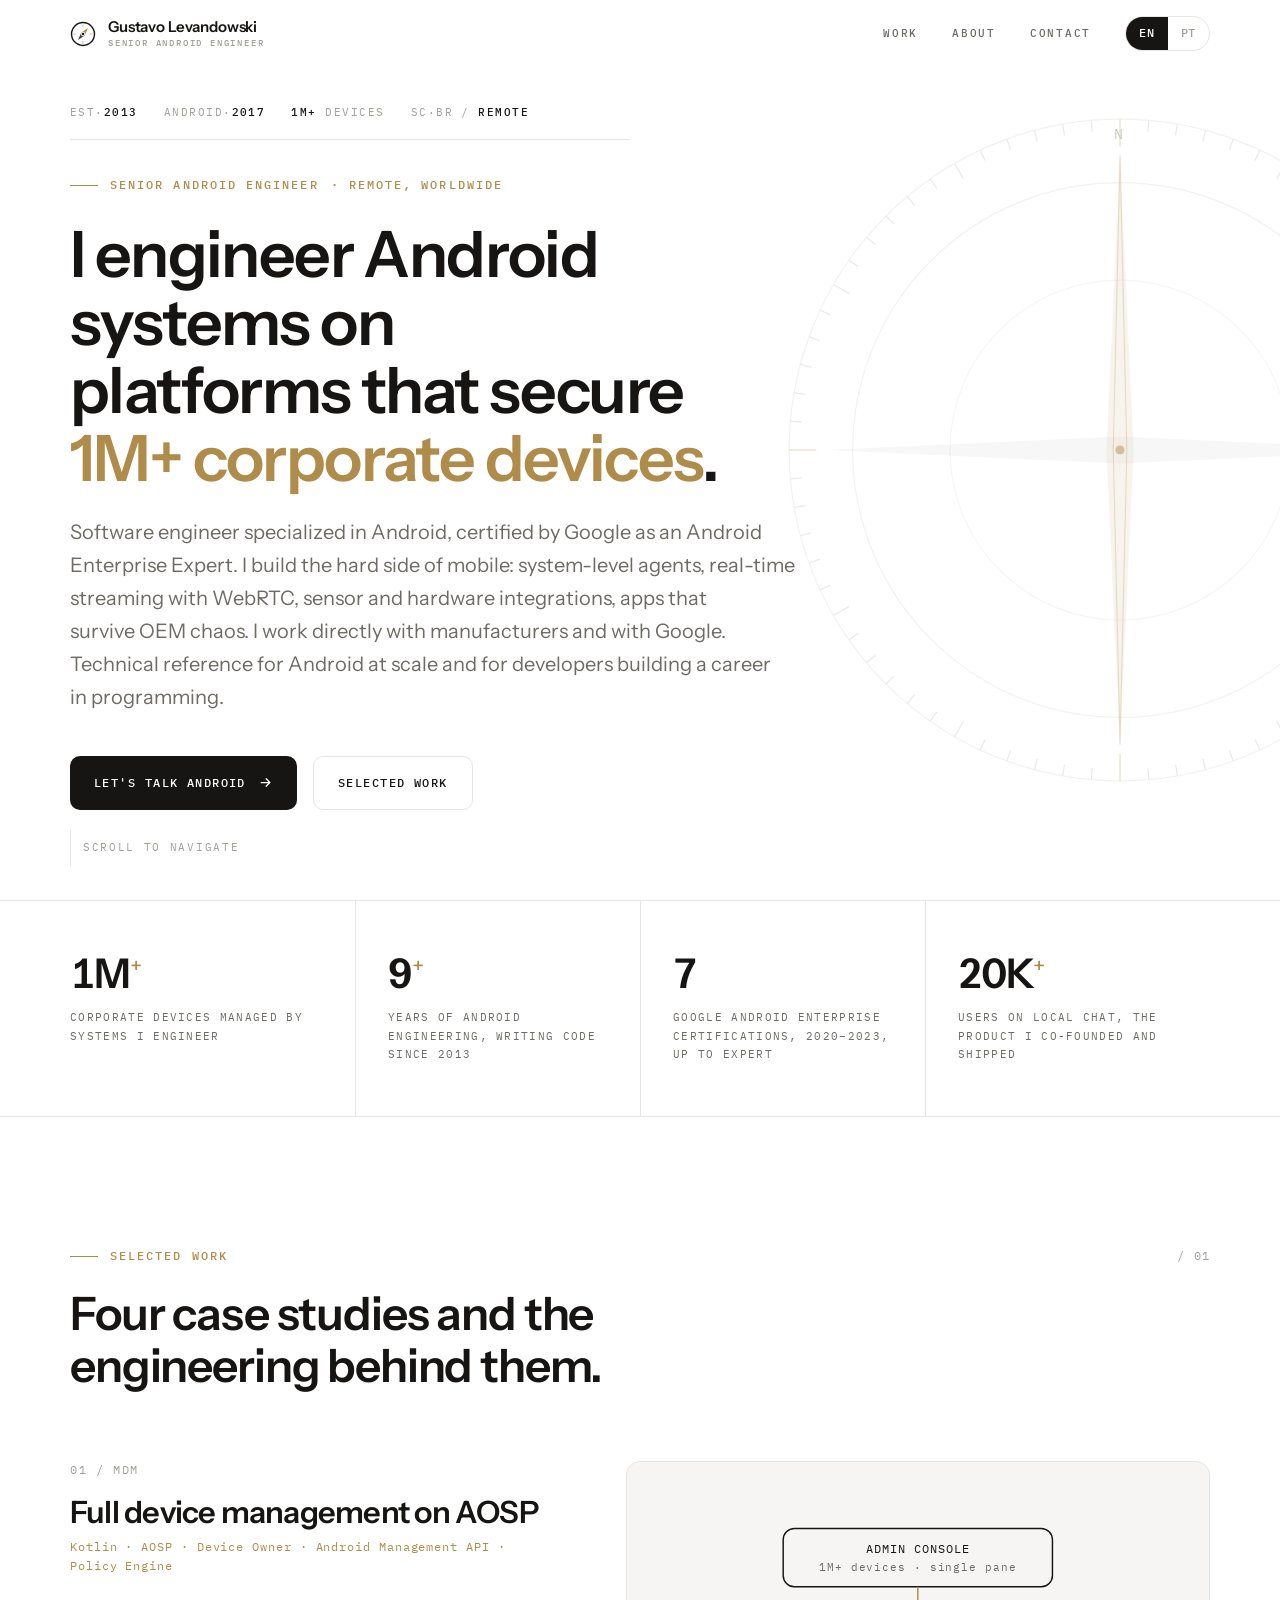
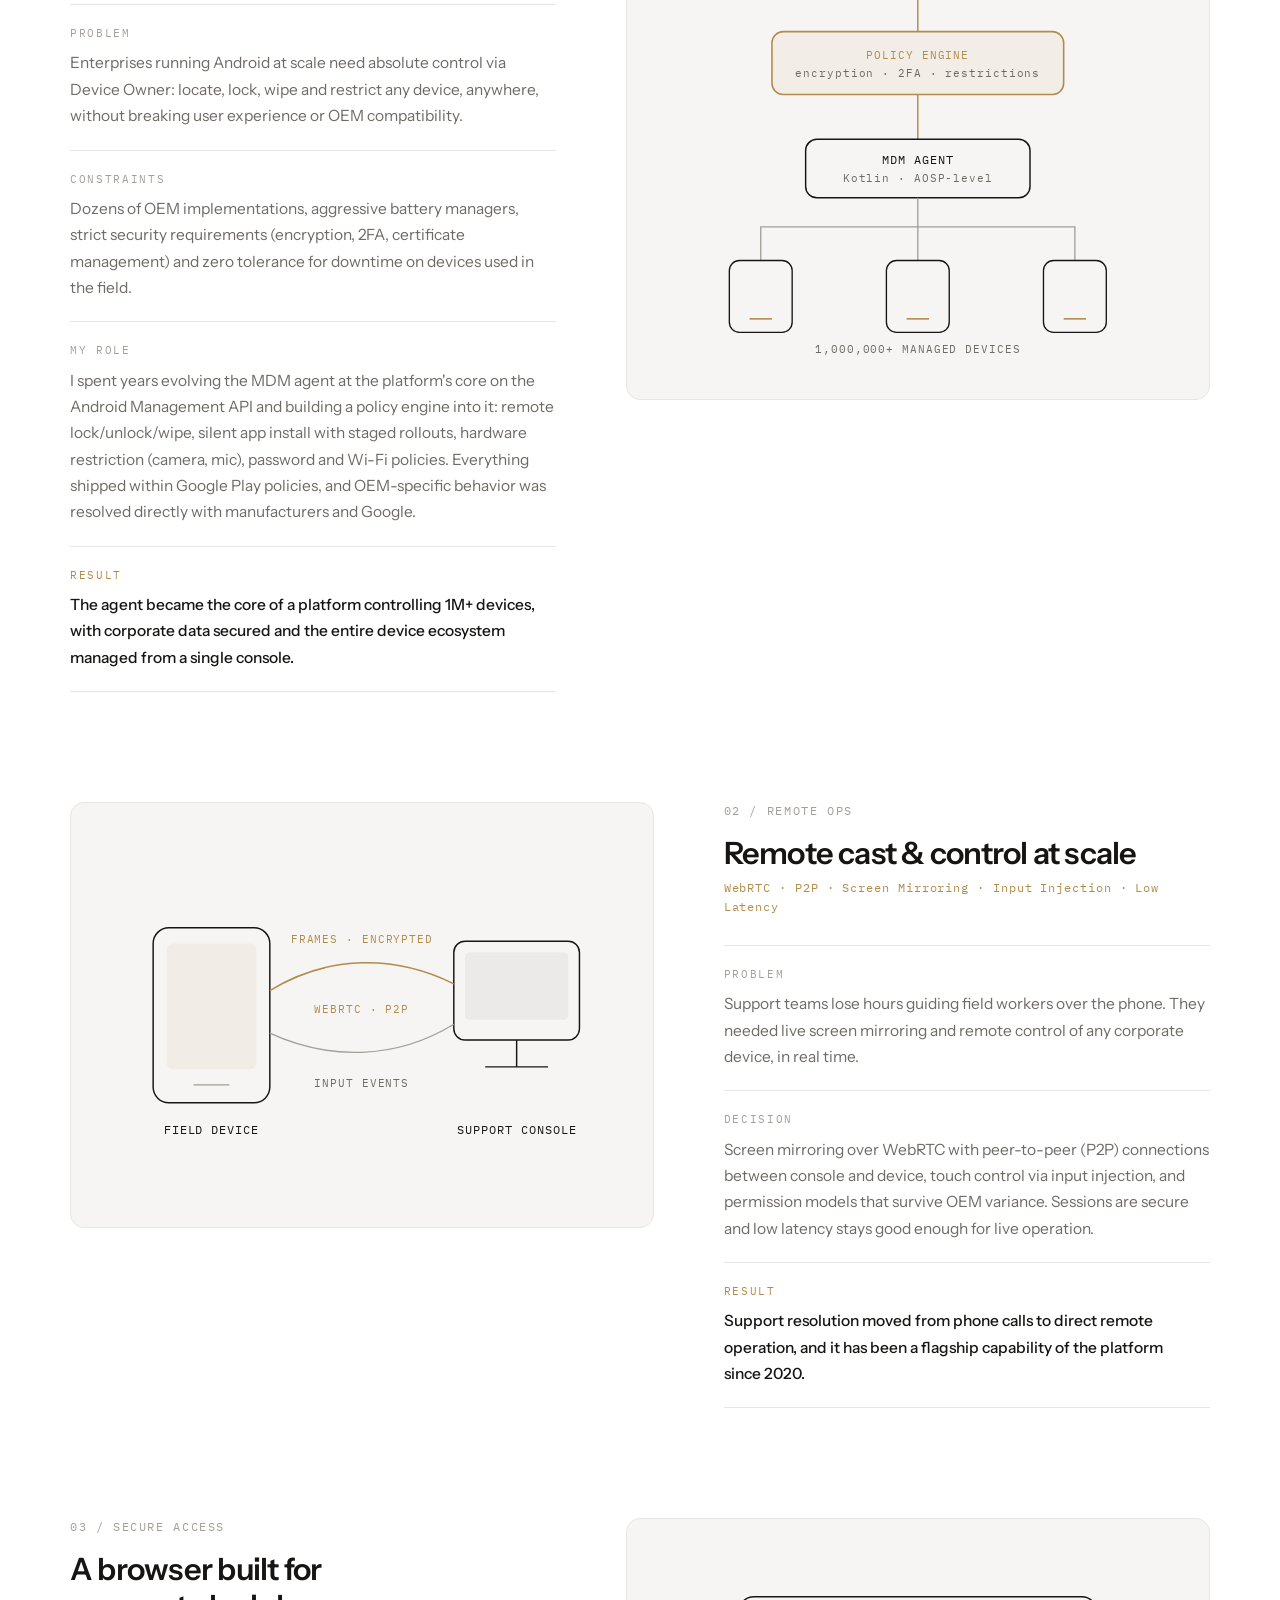
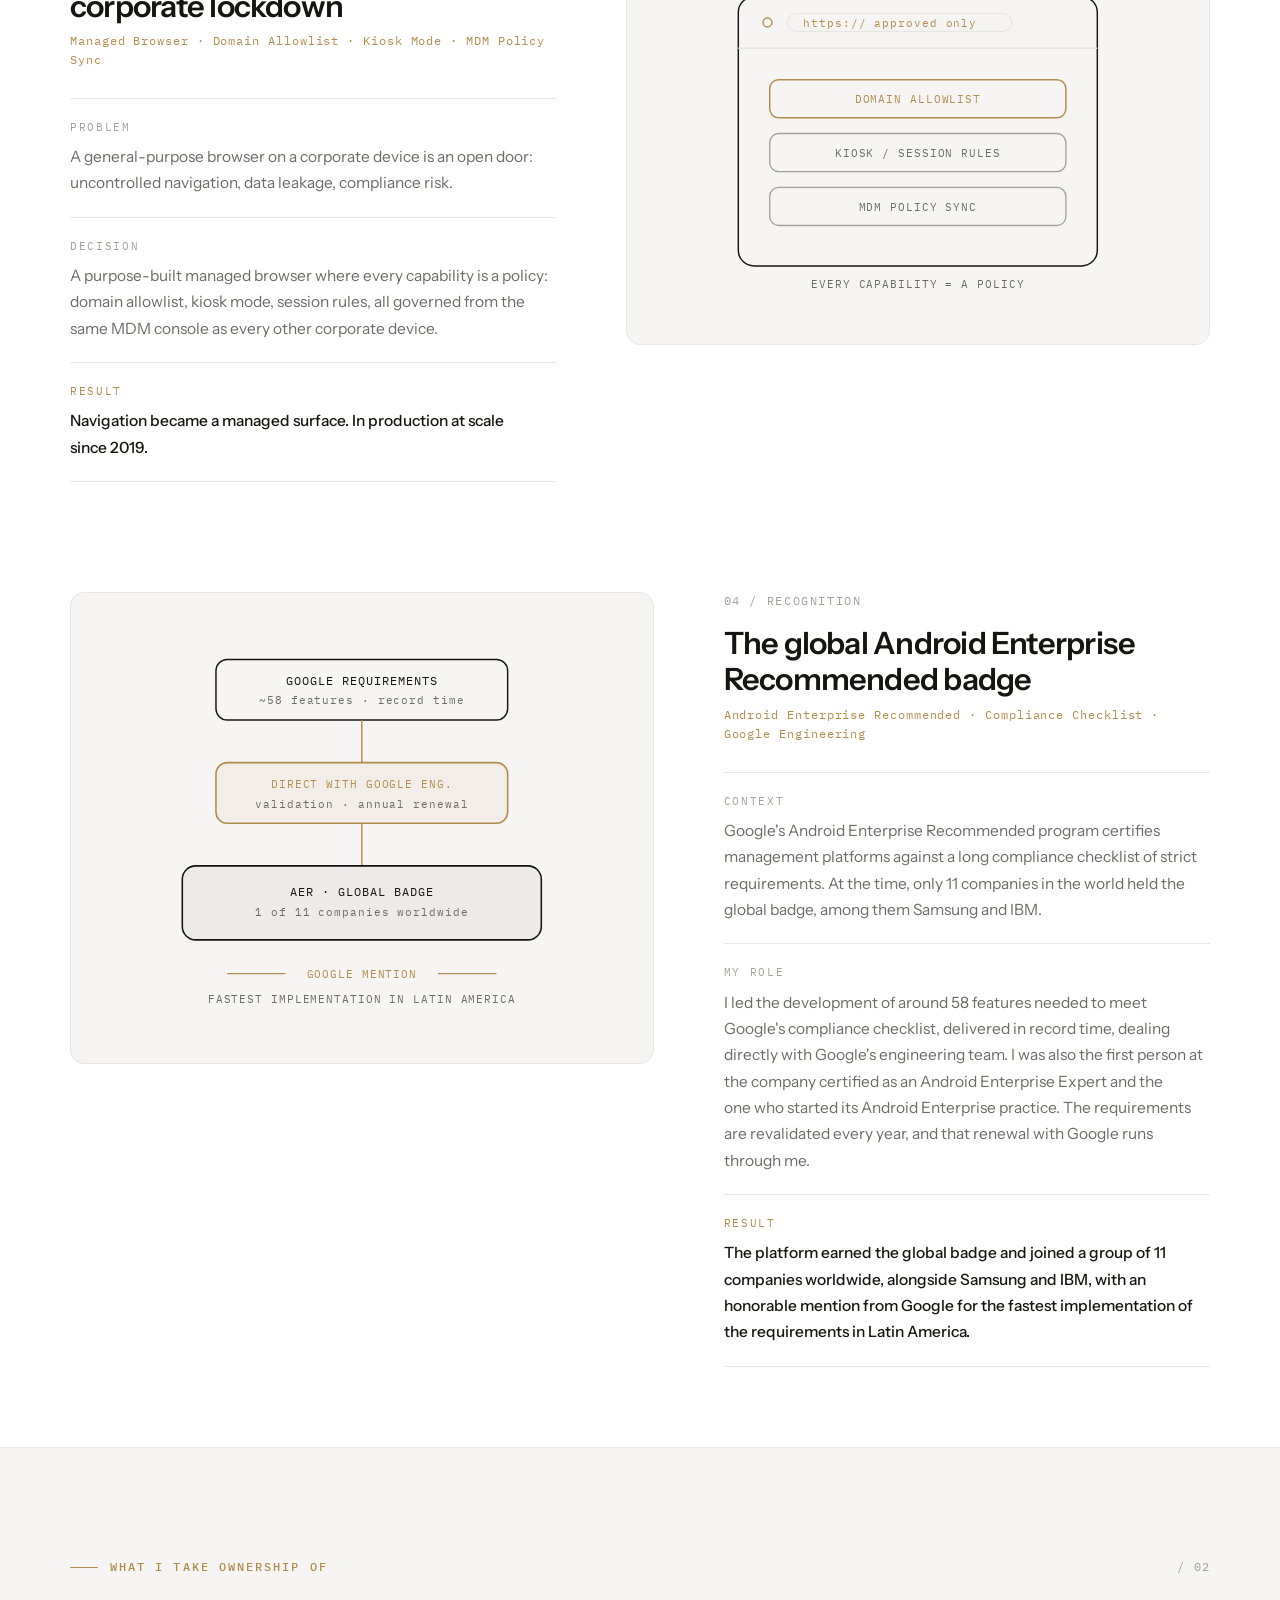
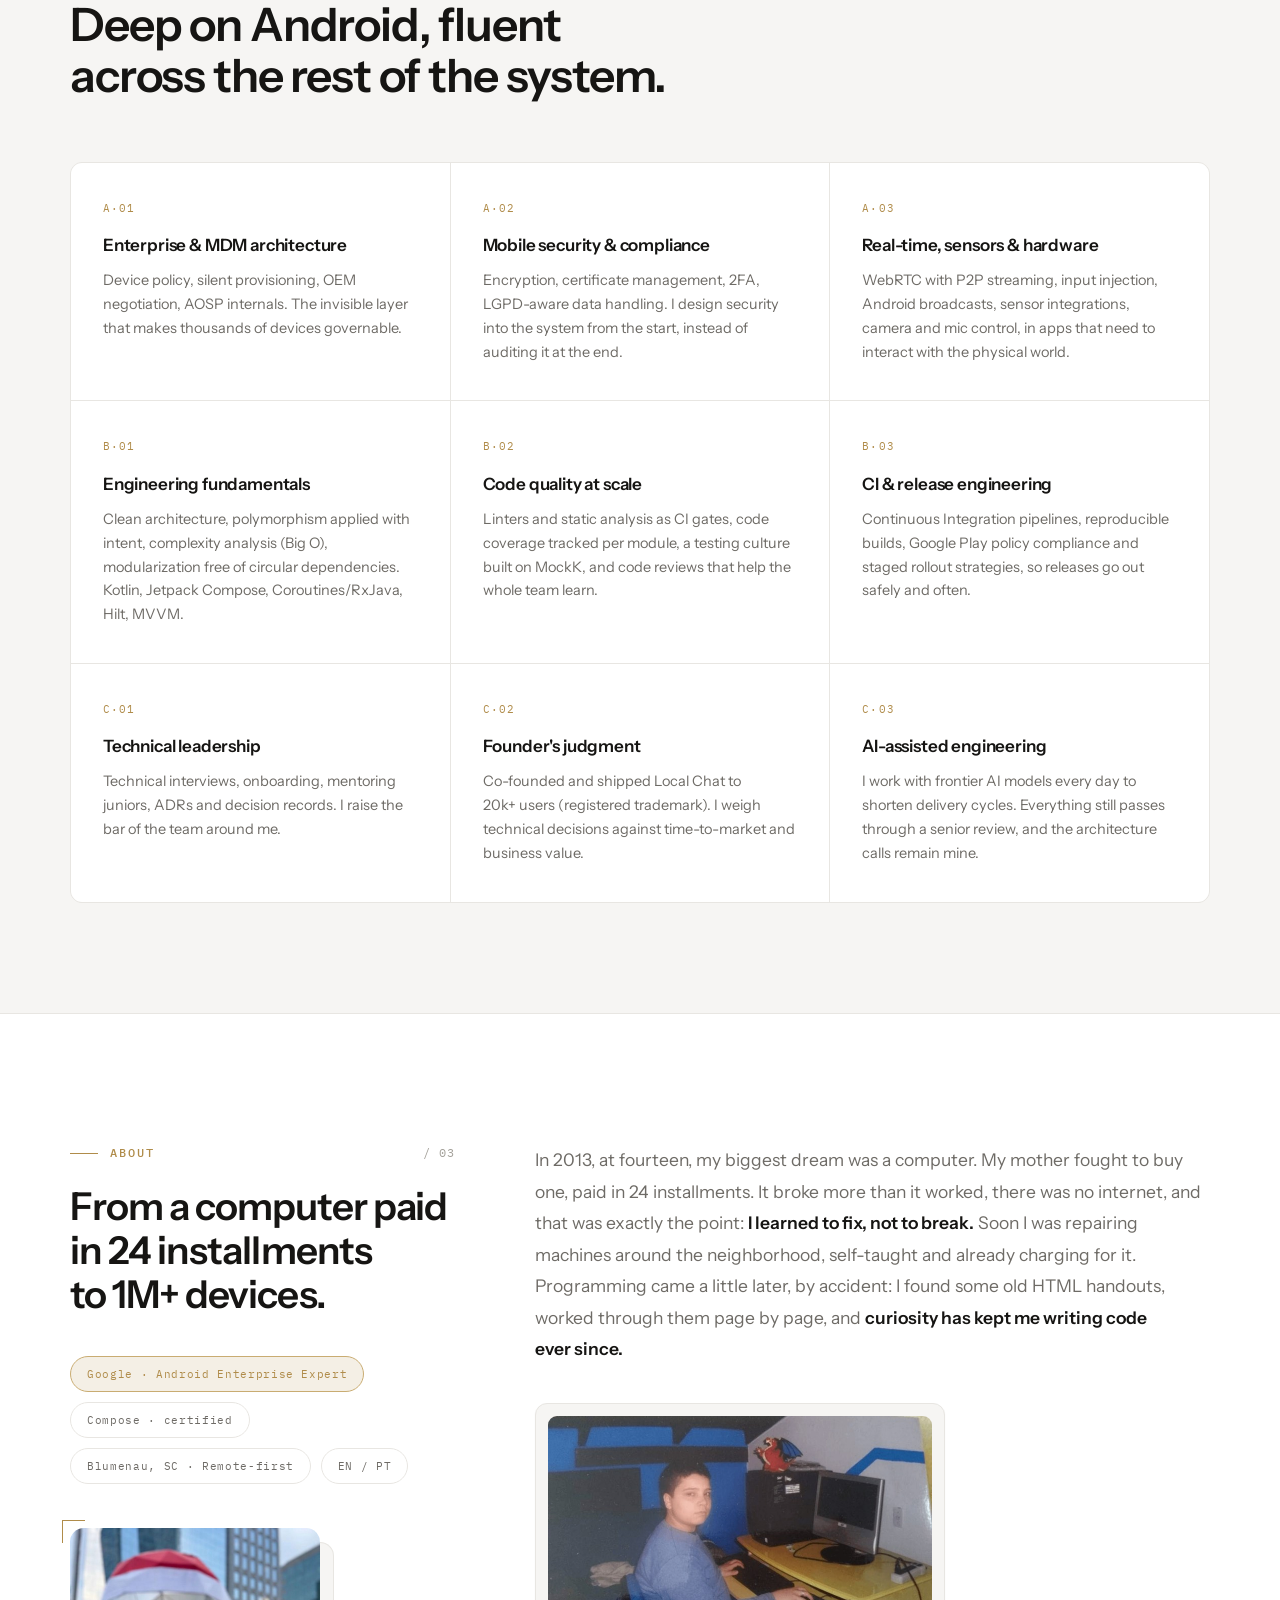
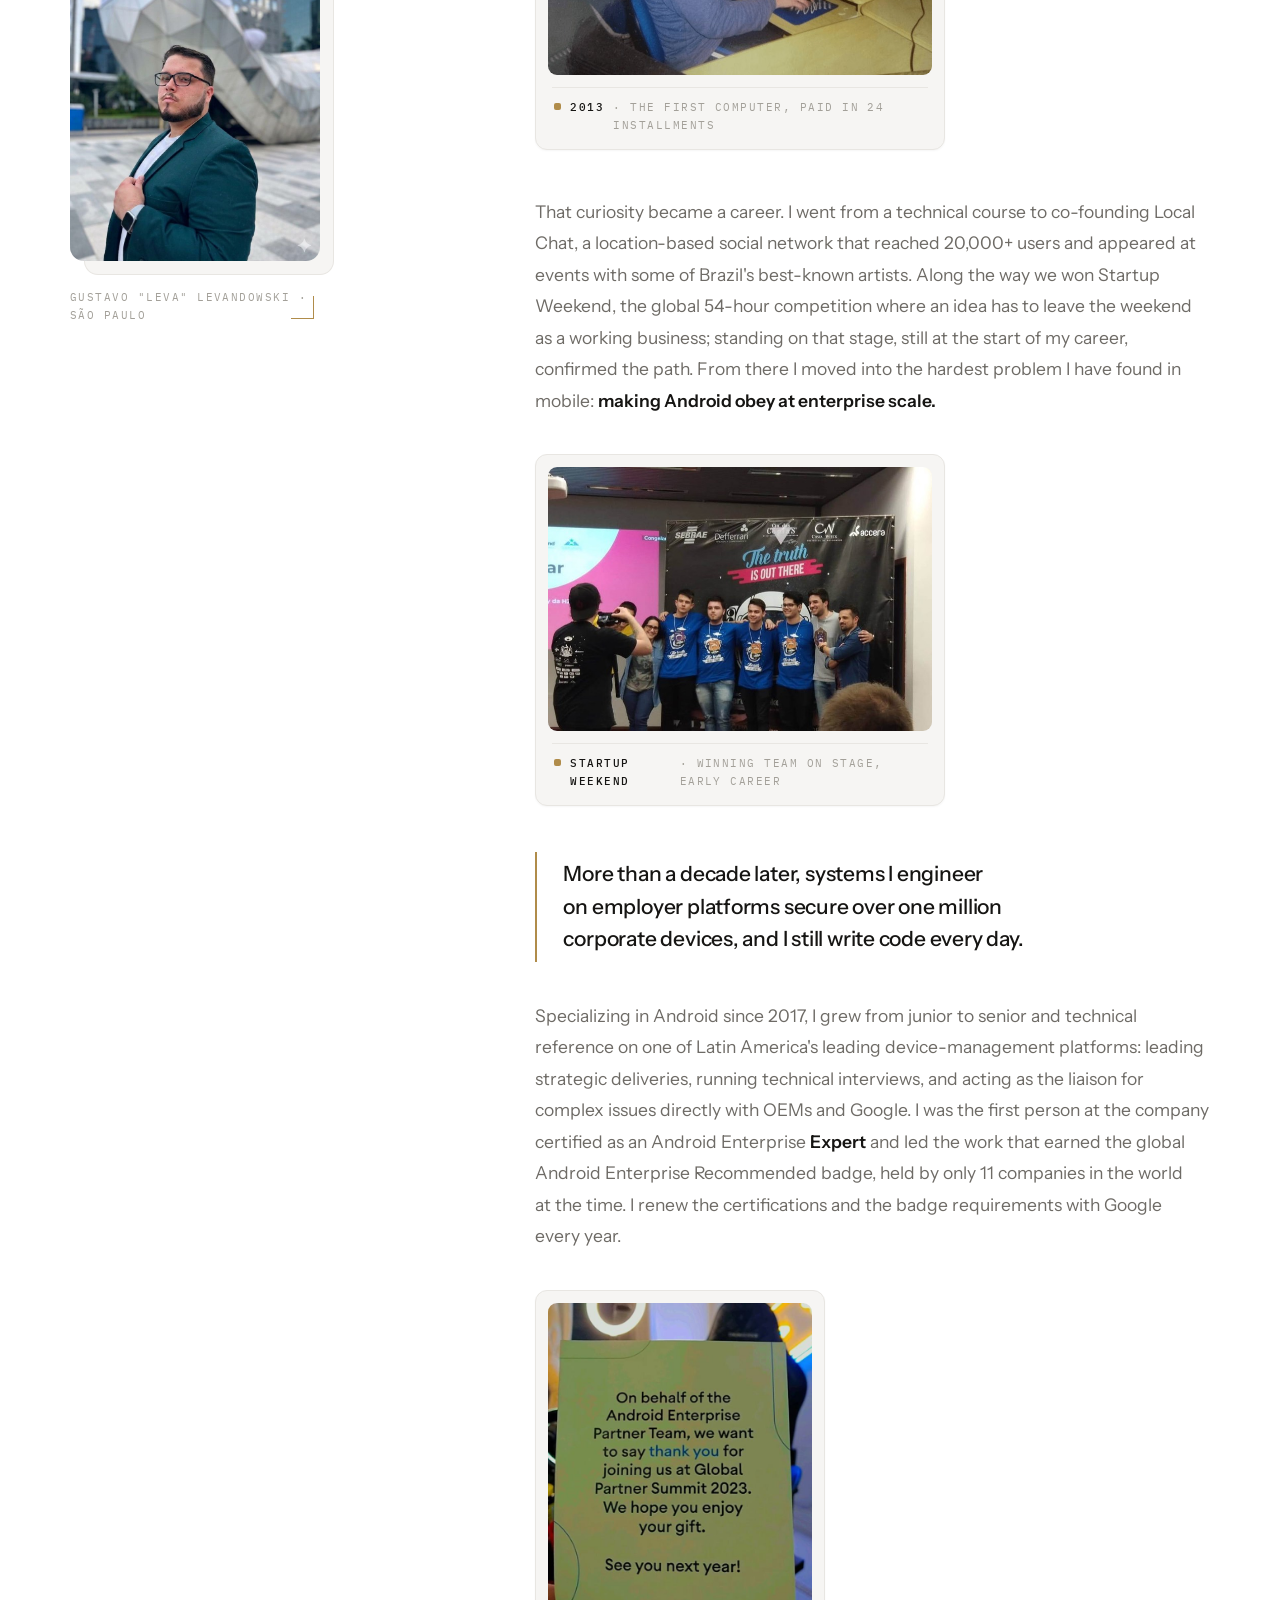
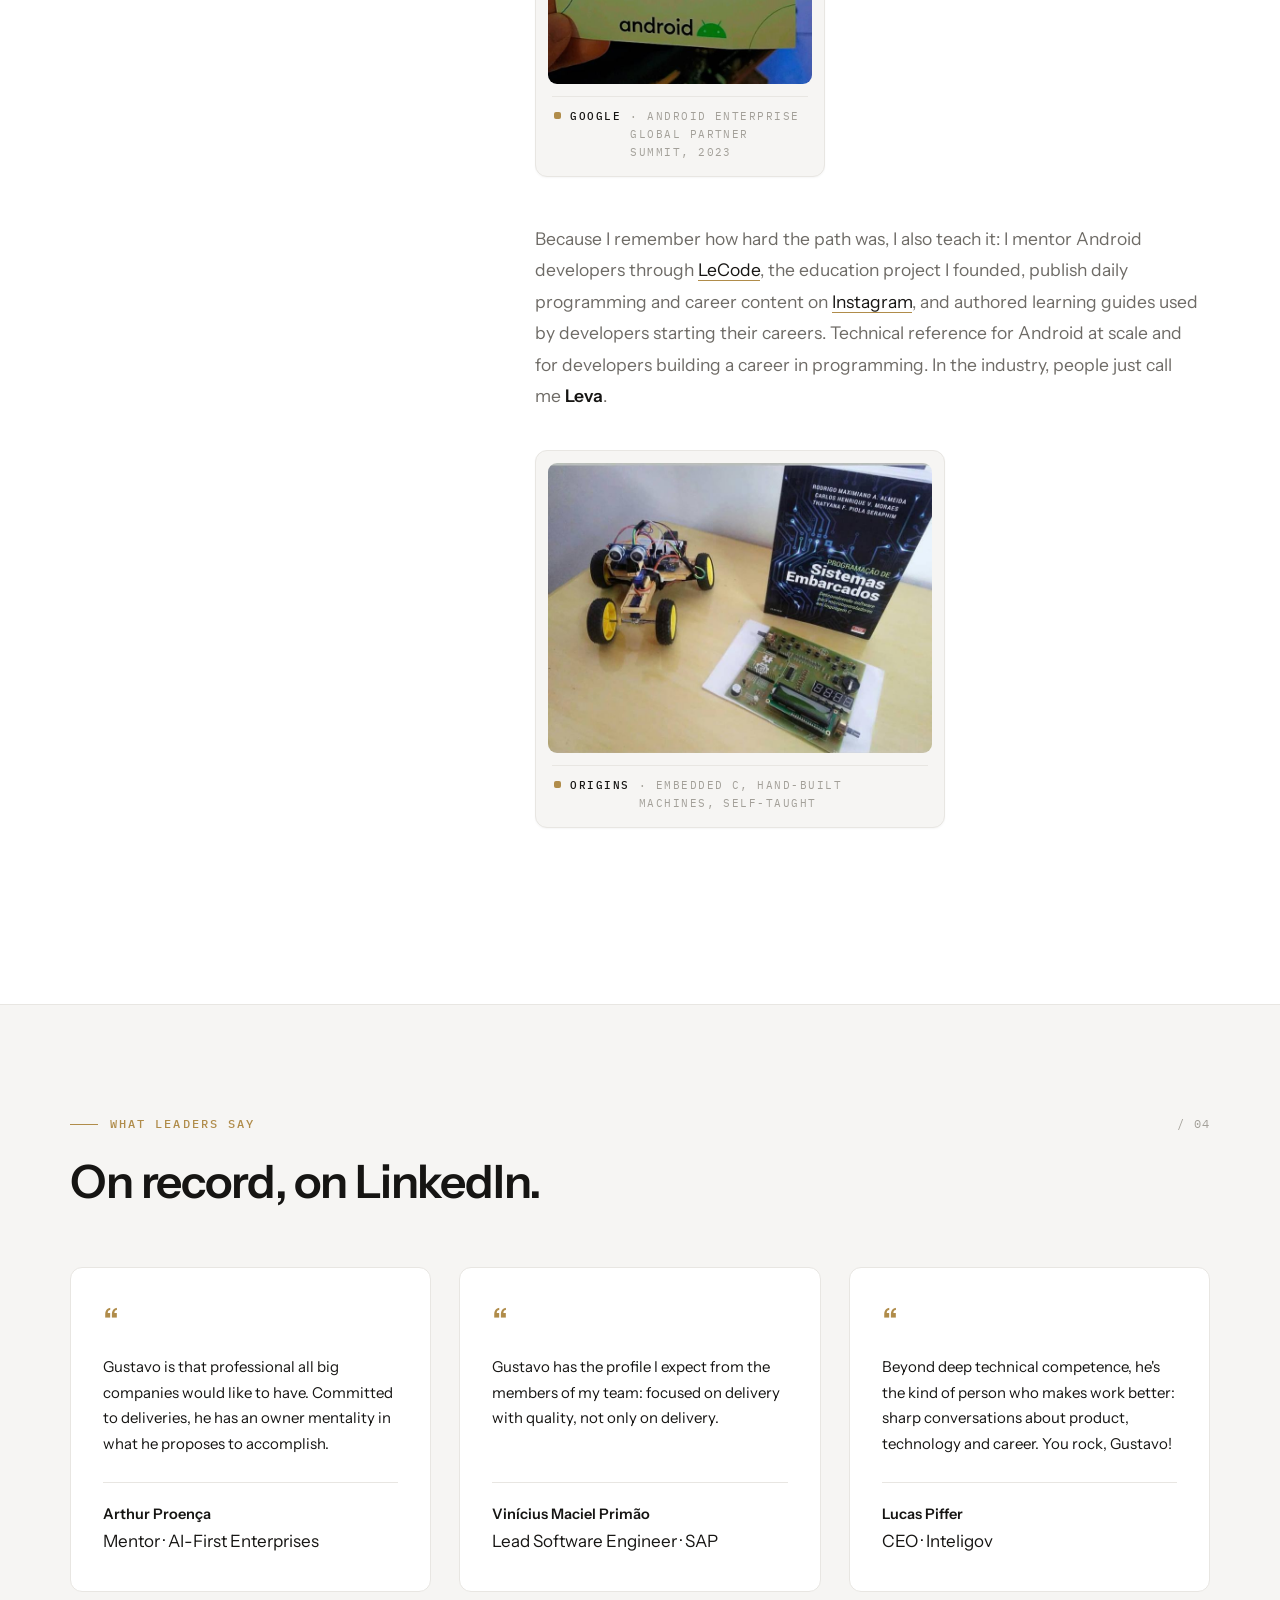
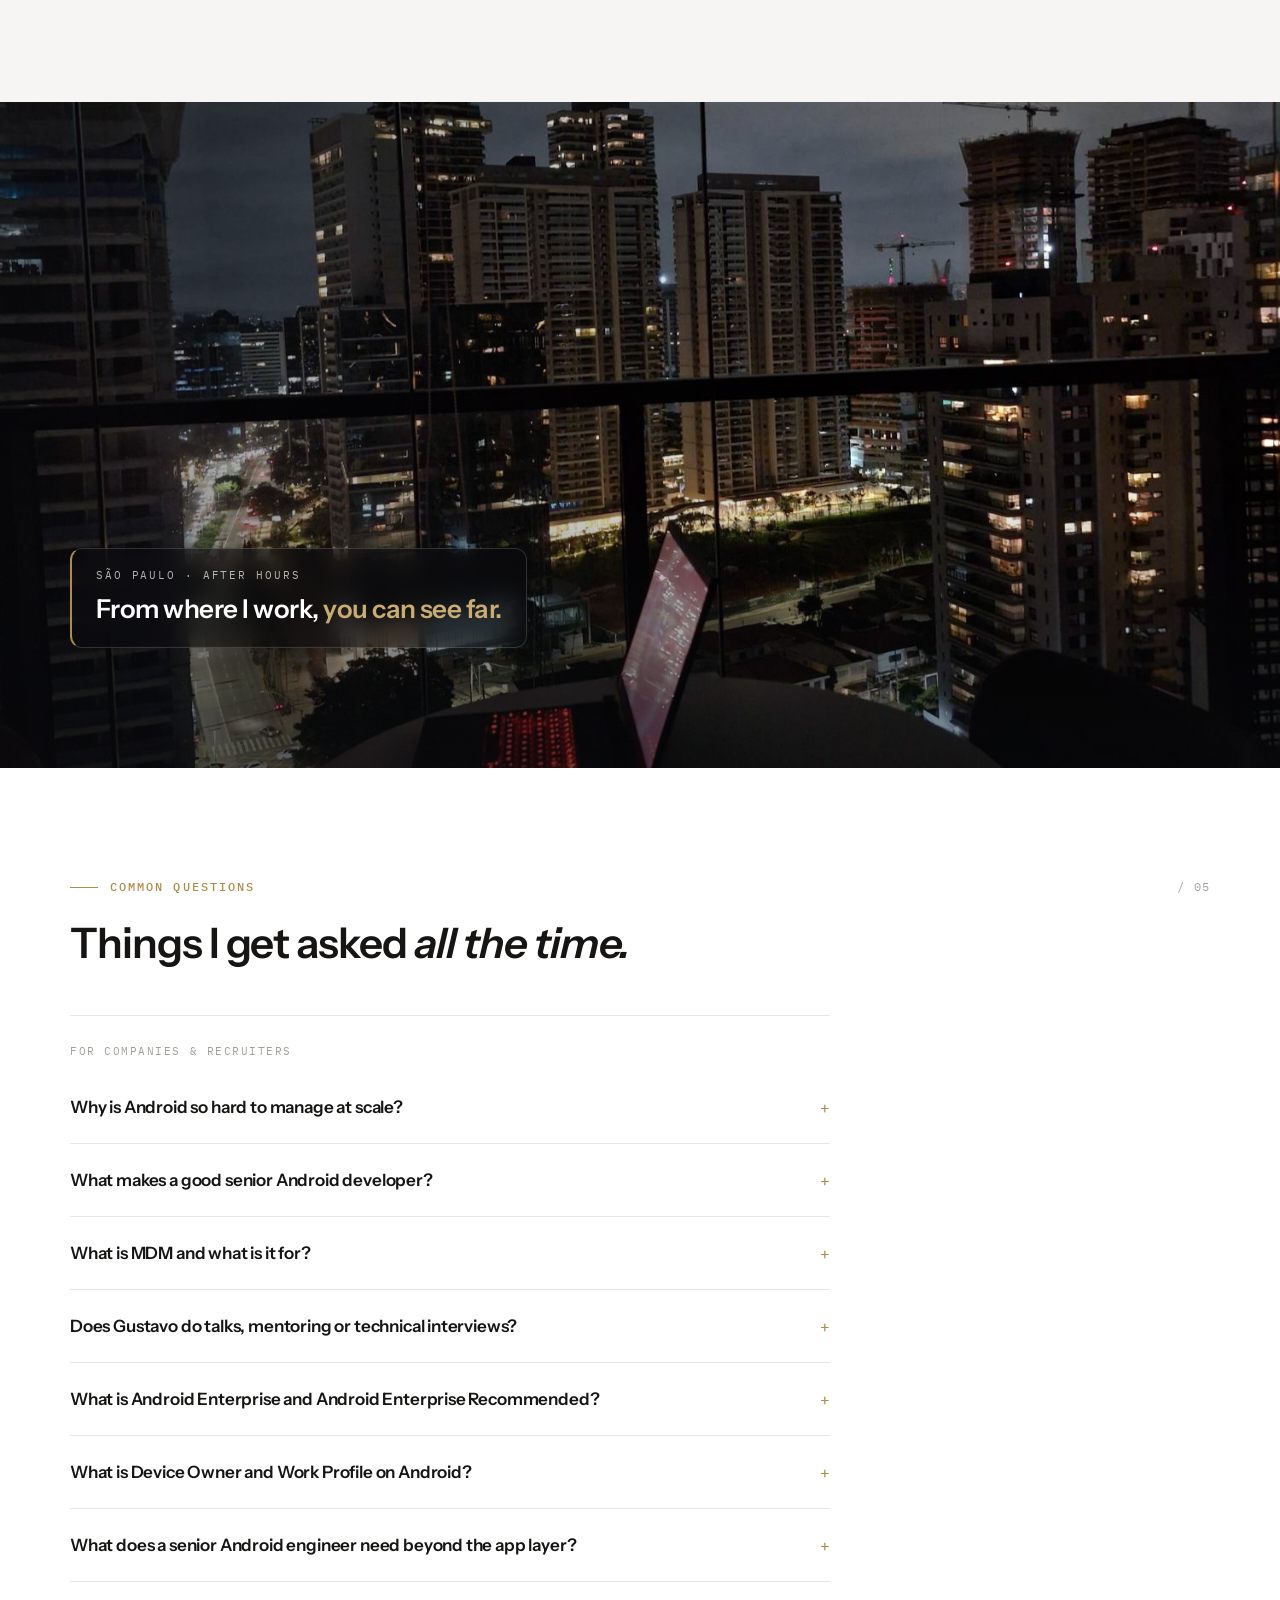
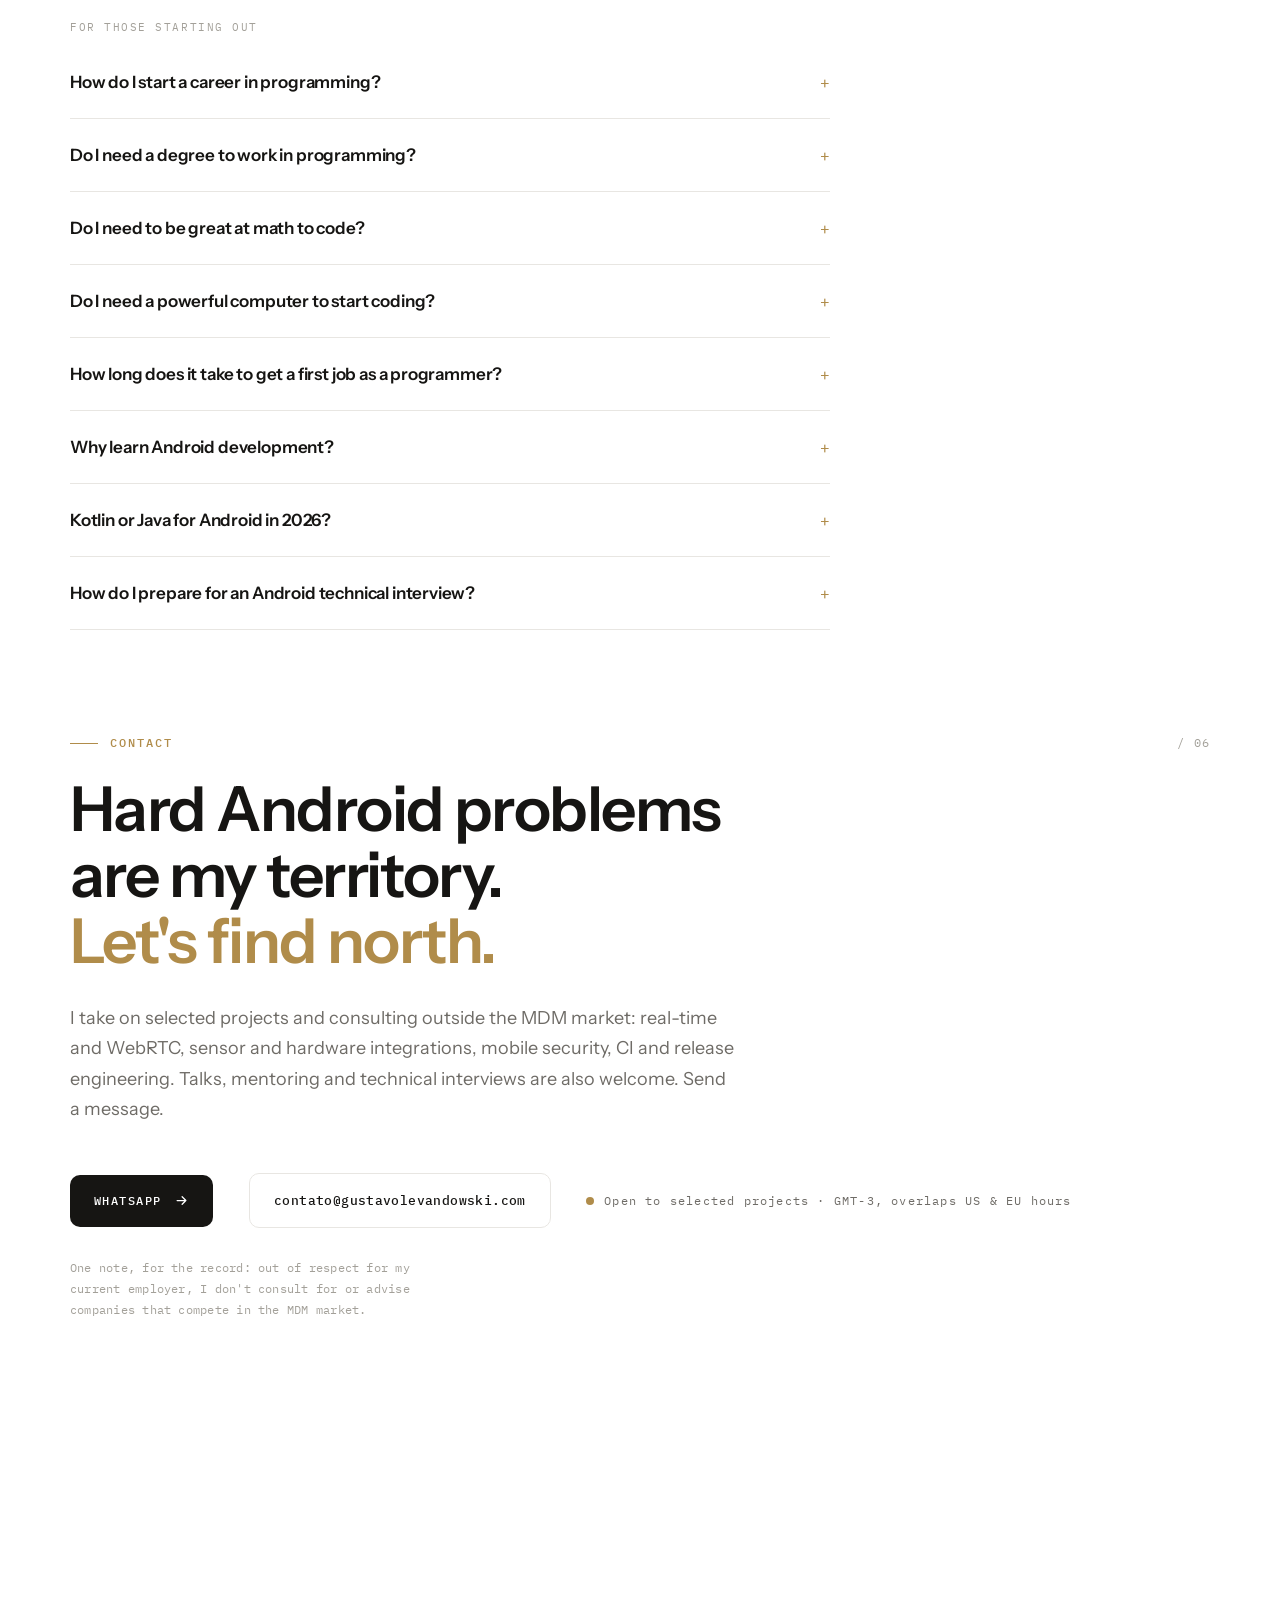
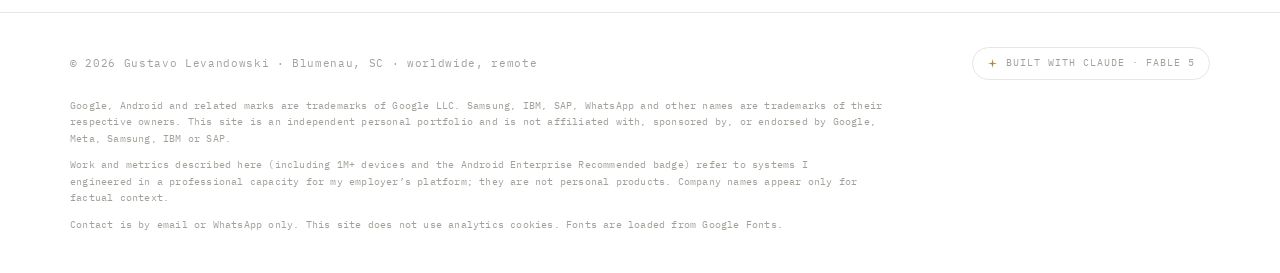
==== commit c1f4462c: "Fix footer styling by keeping block tags during i18n unwrap. Co-authored-by: Cursor <cursoragent@cur" ====
--- a/en/index.html
+++ b/en/index.html
@@ -1,4 +1,22 @@
 <!DOCTYPE html>
+<!--
+!!!!!!!!!!!!!!!!!!!!!!!!!!!!!!!!!!!!!!!!!!!!!!!!!!!!!!!!!!!!!!!!!!!!!!!!!!!!!!!
+!!  STOP. DO NOT EDIT THIS FILE MANUALLY.                                    !!
+!!                                                                           !!
+!!  This page is GENERATED. Any hand edit will be OVERWRITTEN on the next    !!
+!!  Netlify / GitHub Actions build.                                          !!
+!!                                                                           !!
+!!  Edit the bilingual source instead:                                       !!
+!!      src/index.html                                                       !!
+!!                                                                           !!
+!!  Then run:                                                                !!
+!!      python scripts/build_i18n.py                                         !!
+!!  (or just push — the pipeline rebuilds /en and /pt automatically.)        !!
+!!                                                                           !!
+!!  PARAR. NAO EDITE ESTE ARQUIVO MANUALMENTE.                               !!
+!!  Pagina GERADA. Edite apenas: src/index.html                              !!
+!!!!!!!!!!!!!!!!!!!!!!!!!!!!!!!!!!!!!!!!!!!!!!!!!!!!!!!!!!!!!!!!!!!!!!!!!!!!!!!
+-->
 
 <html lang="en">
 <head>
@@ -19,14 +37,14 @@
 <link href="/assets/brand/favicon.png" rel="icon" sizes="32x32" type="image/png"/>
 <link href="/assets/brand/favicon.svg" rel="icon" sizes="any" type="image/svg+xml"/>
 <link href="/assets/brand/favicon.png" rel="apple-touch-icon"/>
-<!-- Open Graph -->
+
 <meta content="profile" property="og:type"/>
 <meta content="Gustavo Levandowski · Android Engineer · 1M+ Devices · Mentoring" property="og:title"/>
 <meta content="Google-certified Android Enterprise Expert. MDM, WebRTC, AOSP and systems on platforms protecting 1M+ devices. Technical reference for Android at scale and programming careers." property="og:description"/>
 <meta content="https://gustavolevandowski.com/en/" property="og:url"/>
 <meta content="en_US" property="og:locale"/>
 <meta content="pt_BR" property="og:locale:alternate"/>
-<!-- og.jpg: gerar a partir de assets/brand/og-card.html · publicar em assets/brand/og.jpg -->
+
 <meta content="https://gustavolevandowski.com/assets/brand/og.jpg" property="og:image"/>
 <meta content="image/jpeg" property="og:image:type"/>
 <meta content="1200" property="og:image:width"/>
@@ -38,7 +56,7 @@
 <meta content="https://gustavolevandowski.com/assets/brand/og.jpg" name="twitter:image"/>
 <meta content="Gustavo Levandowski · Android Engineer · systems on platforms that secure 1M+ devices · mentoring" name="twitter:image:alt"/>
 
-<!-- Structured data -->
+
 <script type="application/ld+json">{
   "@context": "https://schema.org",
   "@type": "WebSite",
@@ -133,7 +151,7 @@
   ]
 }
 </script>
-<!-- FAQ schema in English (page default is lang="en"). At deploy time, the /pt route should ship this block translated to pt-BR. -->
+
 <script type="application/ld+json">{
   "@context": "https://schema.org",
   "@type": "FAQPage",
@@ -266,7 +284,7 @@
 <link as="style" href="/assets/css/main.css" rel="preload"/><link as="fetch" crossorigin="anonymous" href="/assets/diagrams/mdm-architecture-diagram.svg" rel="preload"/><link as="fetch" crossorigin="anonymous" href="/assets/diagrams/remote-control-data-flow.svg" rel="preload"/><link as="fetch" crossorigin="anonymous" href="/assets/diagrams/secure-browser-layers.svg" rel="preload"/><link as="fetch" crossorigin="anonymous" href="/assets/diagrams/android-enterprise-recommended-timeline.svg" rel="preload"/><link href="/assets/css/main.css" rel="stylesheet"/>
 </head>
 <body>
-<!-- ================= NAV ================= -->
+
 <nav class="nav" id="nav">
 <a aria-label="Gustavo Levandowski, home" class="nav-mark" href="#">
 <svg aria-hidden="true" fill="none" viewbox="0 0 24 24">
@@ -295,7 +313,7 @@
 <div aria-label="Language" class="lang-toggle" role="group"><a aria-current="page" class="active" href="/en/" hreflang="en" lang="en">EN</a><a href="/pt/" hreflang="pt-BR" lang="pt-BR">PT</a></div>
 </div>
 </nav>
-<!-- ================= COMPASS HUD ================= -->
+
 <div aria-label="Next section · Próxima seção" class="compass-hud" id="hud" role="button" tabindex="0">
 <div class="dial">
 <svg fill="none" viewbox="0 0 52 52">
@@ -315,7 +333,7 @@
 <b id="hudSection">Intro</b>
 </div>
 </div>
-<!-- ================= HERO ================= -->
+
 <header class="hero" id="top">
 <div aria-hidden="true" class="hero-rose">
 <svg fill="none" viewbox="0 0 600 600">
@@ -365,7 +383,7 @@
 Scroll to navigate
 </div>
 </header>
-<!-- ================= METRICS ================= -->
+
 <section class="metrics" data-section-en="Proof" data-section-pt="Prova">
 <div class="metrics-grid">
 <div class="metric reveal">
@@ -386,7 +404,7 @@
 </div>
 </div>
 </section>
-<!-- ================= WORK ================= -->
+
 <section class="work" data-section-en="Work" data-section-pt="Projetos" id="work">
 <div class="section-head">
 <p class="eyebrow reveal">Selected work<span class="idx">/ 01</span></p>
@@ -395,7 +413,7 @@
 
 </h2>
 </div>
-<!-- CASE 01 · MDM -->
+
 <article class="case">
 <div class="case-text">
 <div class="case-index">01 / MDM</div>
@@ -422,7 +440,7 @@
 <div aria-label="MDM architecture diagram" class="diagram-slot" data-svg-id="diagMDM" data-svg-src="/assets/diagrams/mdm-architecture-diagram.svg" role="img"></div>
 </div>
 </article>
-<!-- CASE 02 · REMOTE CAST -->
+
 <article class="case flip">
 <div class="case-text">
 <div class="case-index">02 / REMOTE OPS</div>
@@ -445,7 +463,7 @@
 <div aria-label="Remote control data flow" class="diagram-slot" data-svg-src="/assets/diagrams/remote-control-data-flow.svg" role="img"></div>
 </div>
 </article>
-<!-- CASE 03 · BROWSER -->
+
 <article class="case">
 <div class="case-text">
 <div class="case-index">03 / SECURE ACCESS</div>
@@ -468,7 +486,7 @@
 <div aria-label="Secure browser layers" class="diagram-slot" data-svg-src="/assets/diagrams/secure-browser-layers.svg" role="img"></div>
 </div>
 </article>
-<!-- CASE 04 · ANDROID ENTERPRISE RECOMMENDED -->
+
 <article class="case flip">
 <div class="case-text">
 <div class="case-index">04 / RECOGNITION</div>
@@ -492,7 +510,7 @@
 </div>
 </article>
 </section>
-<!-- ================= CAPABILITIES ================= -->
+
 <section class="caps" data-section-en="Capabilities" data-section-pt="Capacidades">
 <div class="section-head" style="margin-bottom:0">
 <p class="eyebrow reveal">What I take ownership of<span class="idx">/ 02</span></p>
@@ -549,7 +567,7 @@
 </div>
 </div>
 </section>
-<!-- ================= ABOUT ================= -->
+
 <section class="about" data-section-en="About" data-section-pt="Sobre" id="about">
 <div class="about-grid">
 <div class="about-side">
@@ -597,7 +615,7 @@
 </div>
 </div>
 </section>
-<!-- ================= TESTIMONIALS ================= -->
+
 <section class="quotes" data-section-en="Endorsements" data-section-pt="Recomendações">
 <div class="section-head" style="margin-bottom:0">
 <p class="eyebrow reveal">What leaders say<span class="idx">/ 04</span></p>
@@ -624,7 +642,7 @@
 </figure>
 </div>
 </section>
-<!-- ================= FIELD (cinematic band) ================= -->
+
 <div class="field">
 <img alt="Laptop with backlit keyboard overlooking the São Paulo skyline at night" class="field-img" height="1050" id="fieldImg" loading="lazy" src="/assets/img/field-band.jpg" width="1500"/>
 <div aria-hidden="true" class="field-scrim"></div>
@@ -636,7 +654,7 @@
 </div>
 </div>
 </div>
-<!-- ================= FAQ (SEO/AEO) ================= -->
+
 <section class="faq" data-section-en="FAQ" data-section-pt="Perguntas" id="faq">
 <div class="faq-inner">
 <p class="eyebrow reveal">Common questions<span class="idx">/ 05</span></p>
@@ -815,7 +833,7 @@
 </div>
 </div>
 </section>
-<!-- ================= CONTACT ================= -->
+
 <section class="contact" data-section-en="Contact" data-section-pt="Contato" id="contact">
 <div class="contact-inner">
 <p class="eyebrow reveal">Contact<span class="idx">/ 06</span></p>
@@ -854,7 +872,7 @@
 </div>
 </div>
 </section>
-<!-- ================= FOOTER ================= -->
+
 <footer>
 <div class="footer-top">
 <p class="footer-copy">© 2026 Gustavo Levandowski · Blumenau, SC · worldwide, remote</p>
@@ -867,11 +885,11 @@
 </a>
 </div>
 <div class="footer-legal">
-Google, Android and related marks are trademarks of Google LLC. Samsung, IBM, SAP, WhatsApp and other names are trademarks of their respective owners. This site is an independent personal portfolio and is not affiliated with, sponsored by, or endorsed by Google, Meta, Samsung, IBM or SAP.
-
-Work and metrics described here (including 1M+ devices and the Android Enterprise Recommended badge) refer to systems I engineered in a professional capacity for my employer’s platform; they are not personal products. Company names appear only for factual context.
-
-Contact is by email or WhatsApp only. This site does not use analytics cookies. Fonts are loaded from Google Fonts.
+<p>Google, Android and related marks are trademarks of Google LLC. Samsung, IBM, SAP, WhatsApp and other names are trademarks of their respective owners. This site is an independent personal portfolio and is not affiliated with, sponsored by, or endorsed by Google, Meta, Samsung, IBM or SAP.</p>
+
+<p>Work and metrics described here (including 1M+ devices and the Android Enterprise Recommended badge) refer to systems I engineered in a professional capacity for my employer’s platform; they are not personal products. Company names appear only for factual context.</p>
+
+<p>Contact is by email or WhatsApp only. This site does not use analytics cookies. Fonts are loaded from Google Fonts.</p>
 
 </div>
 </footer>
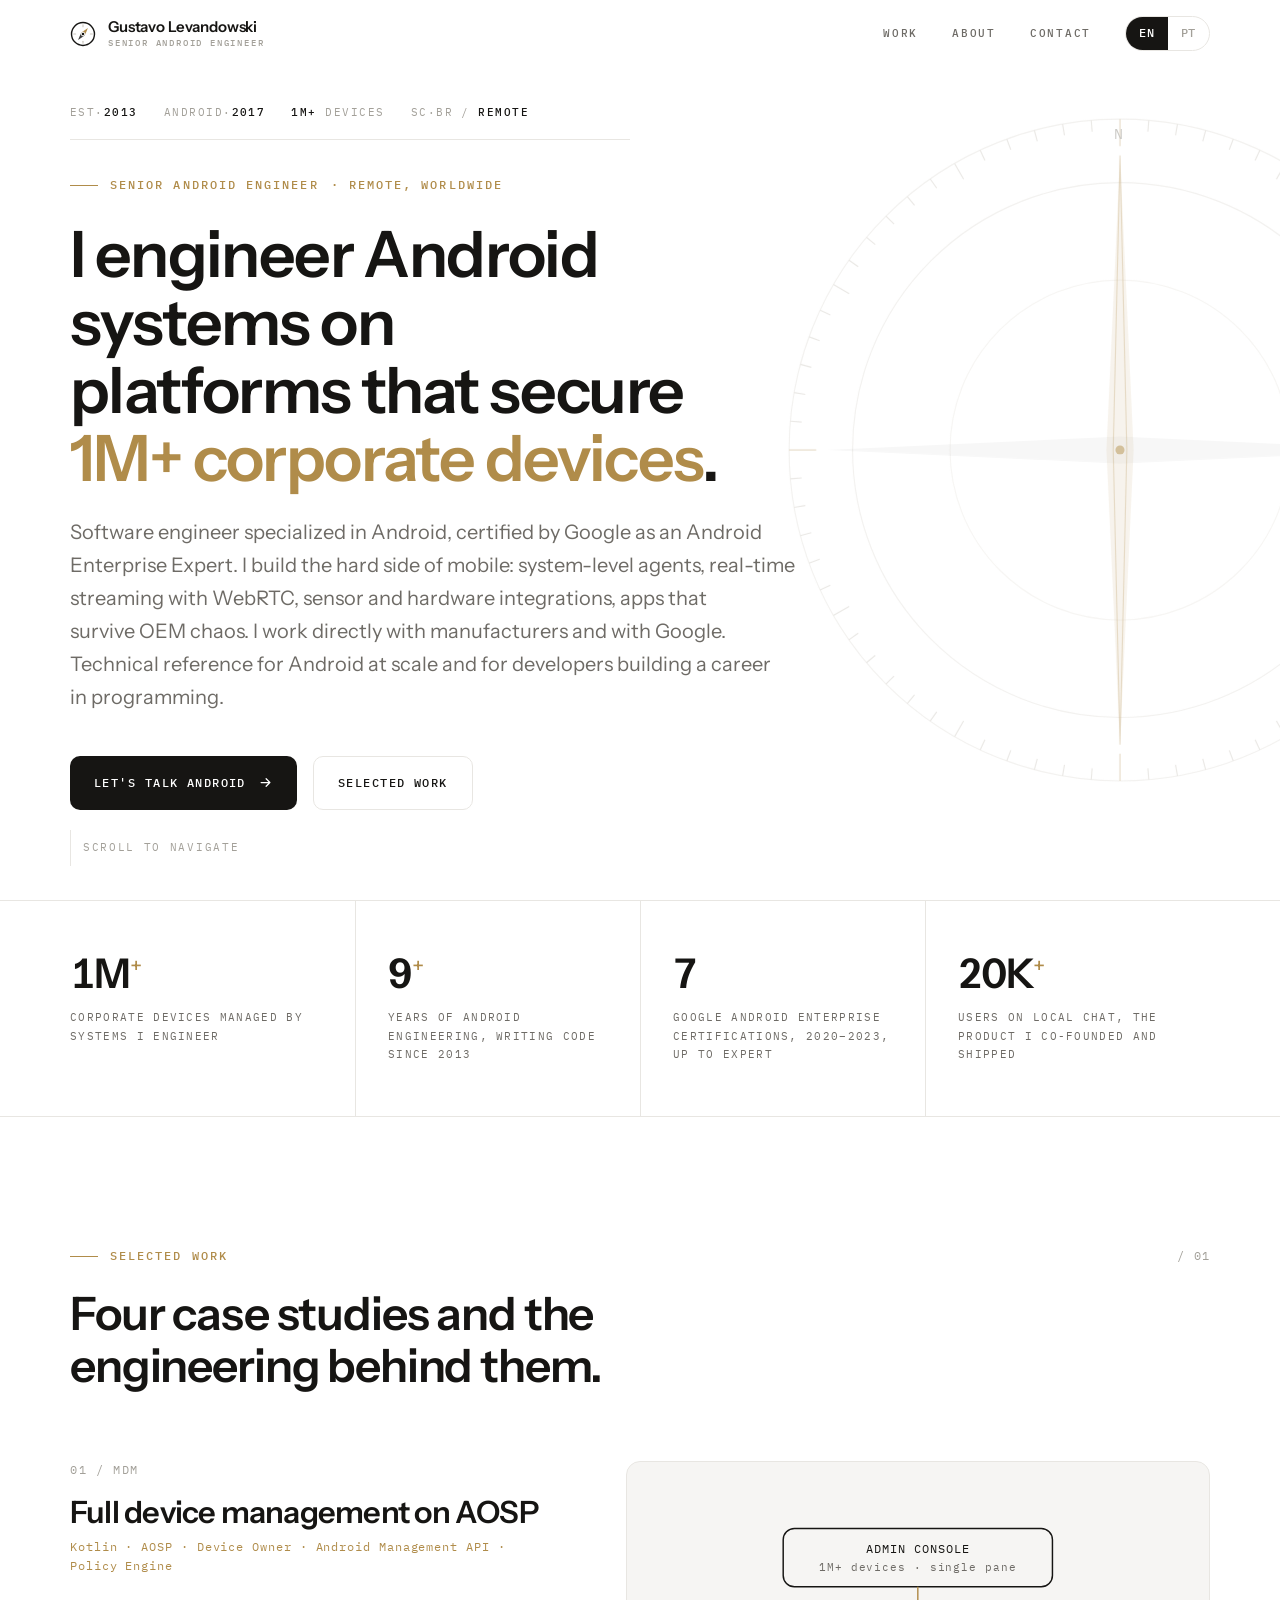
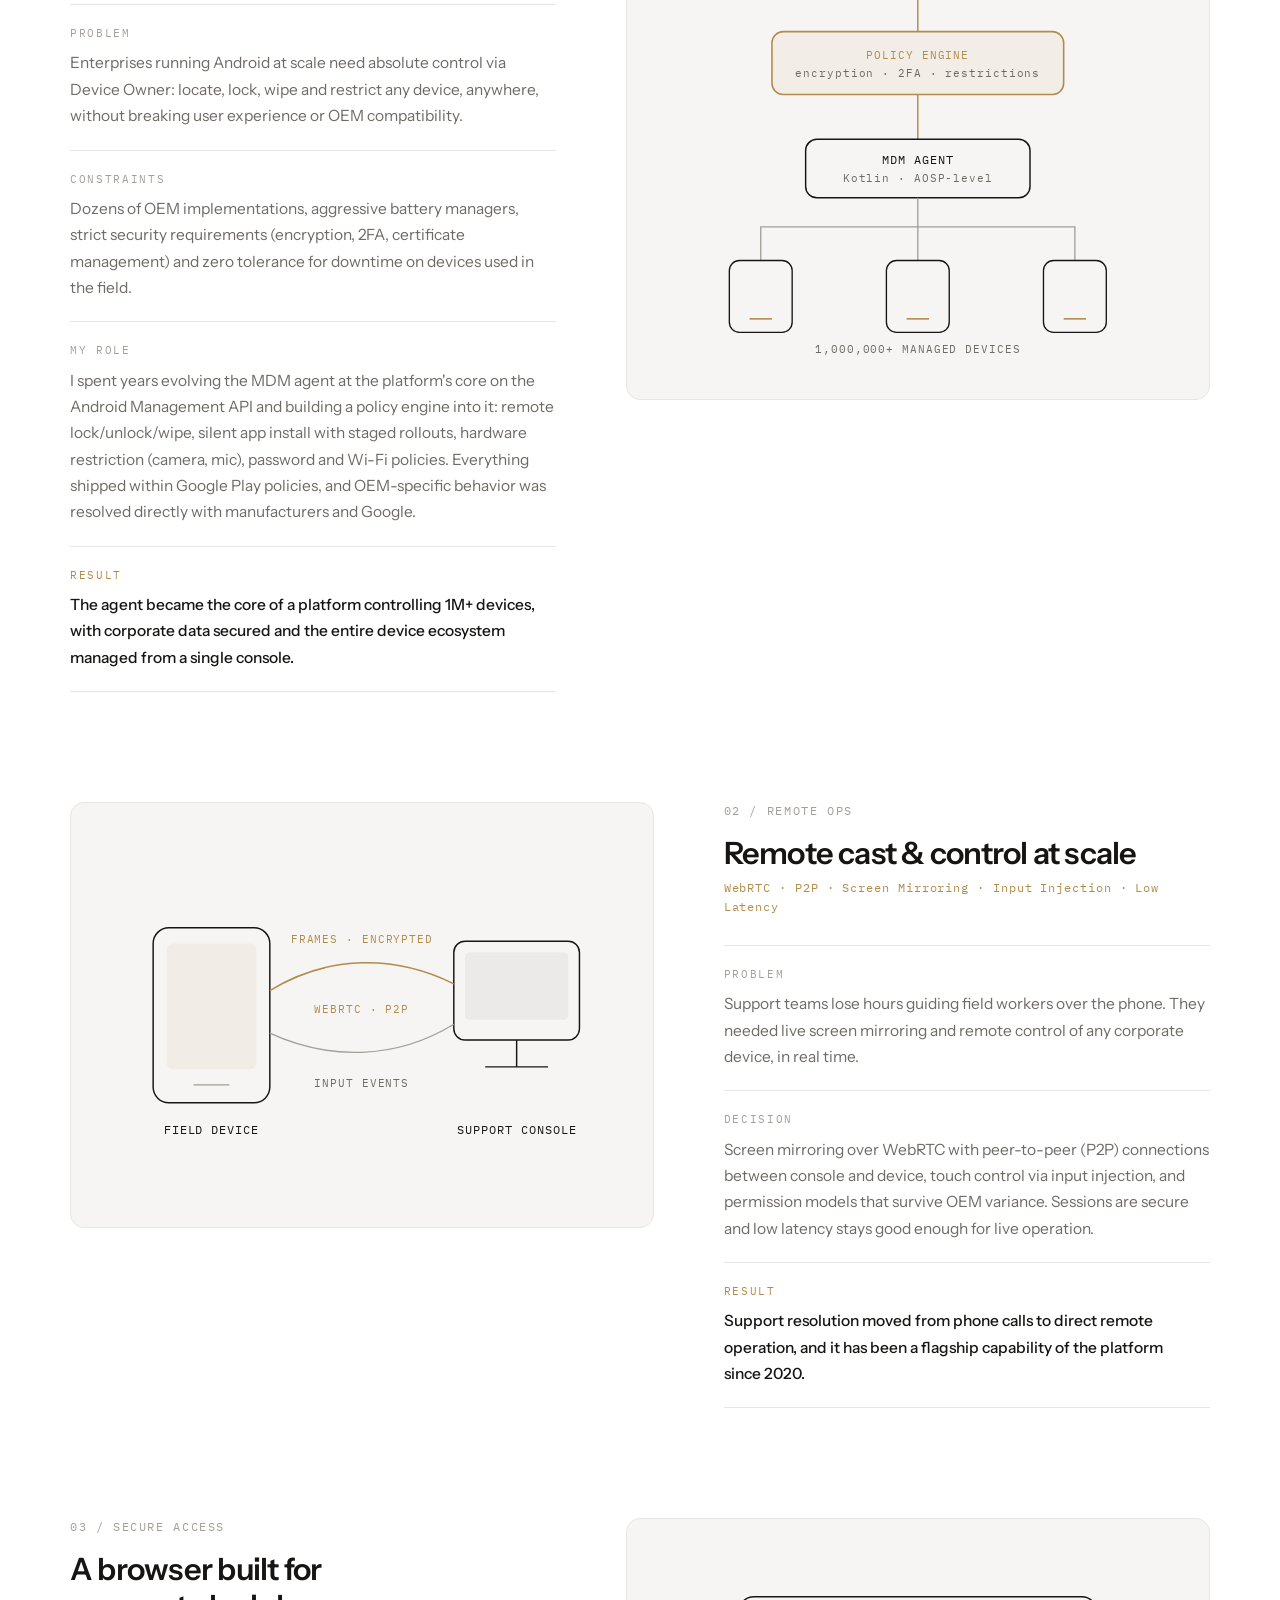
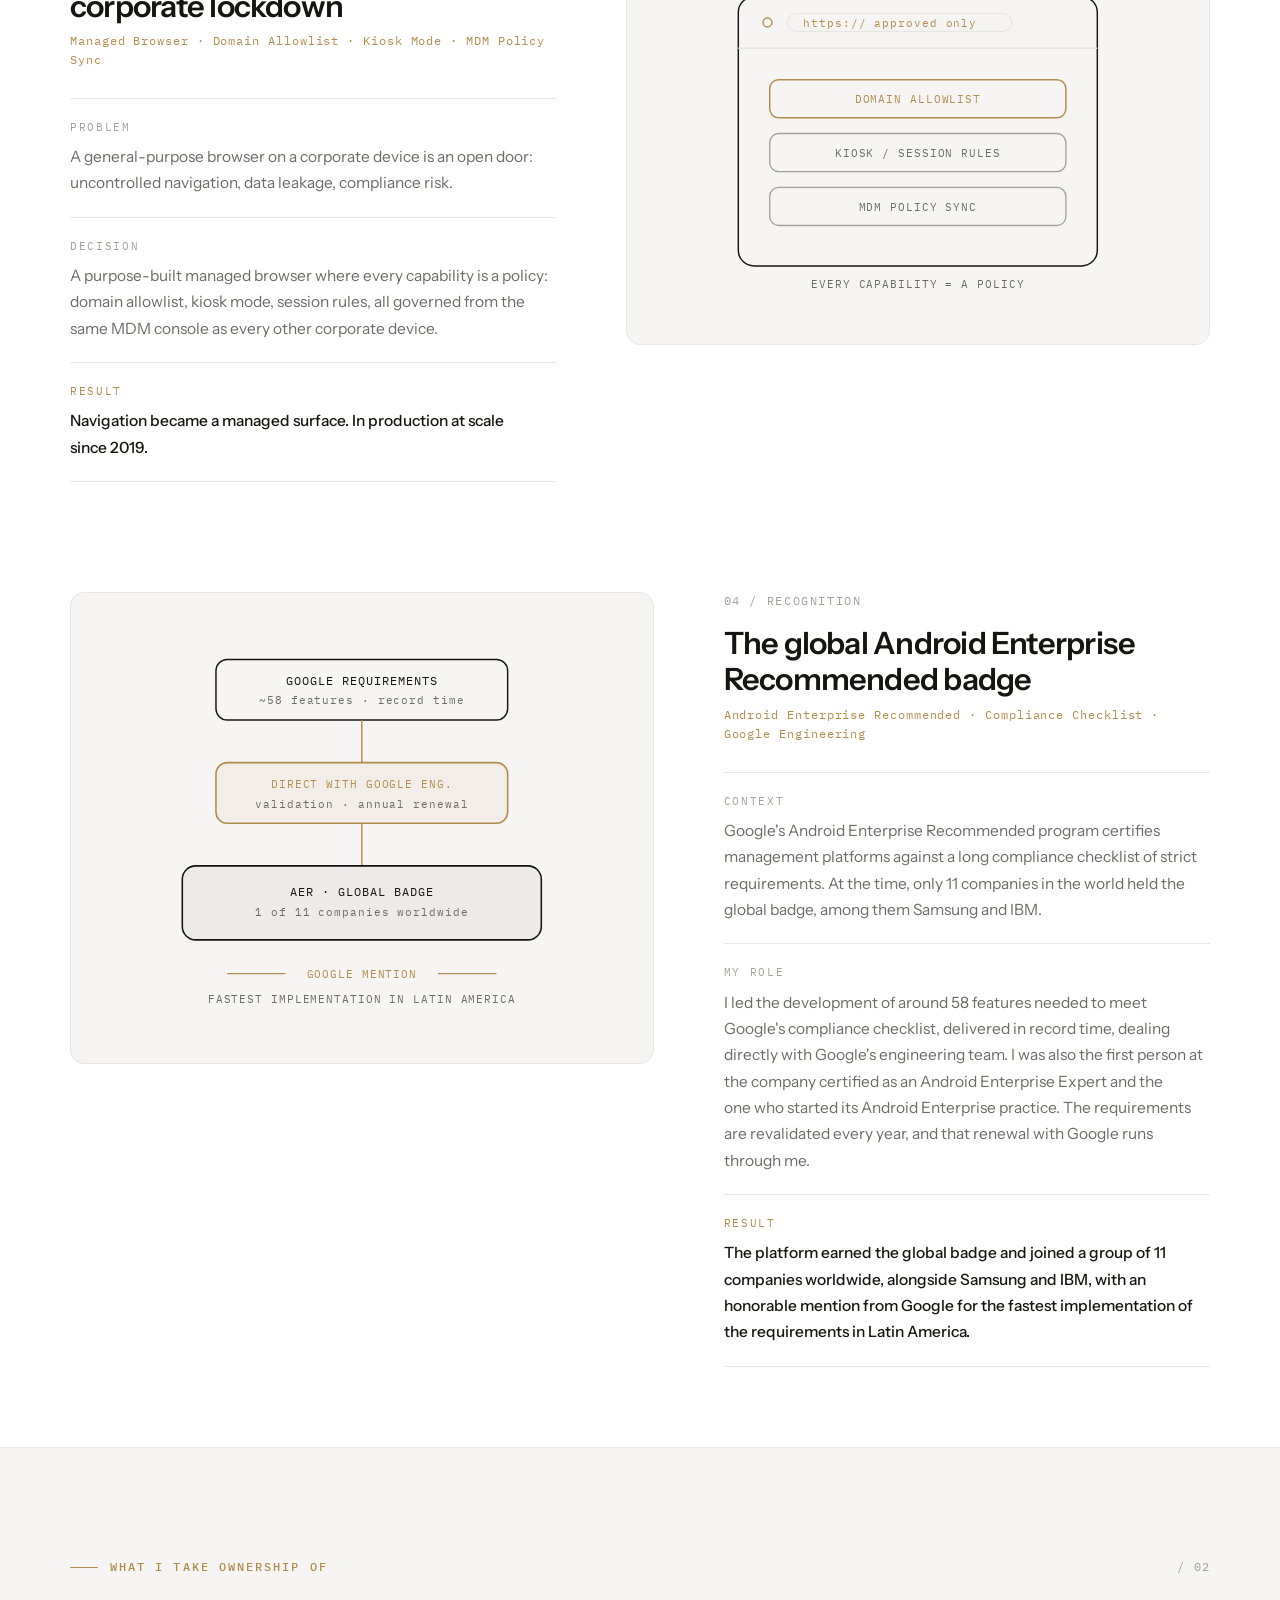
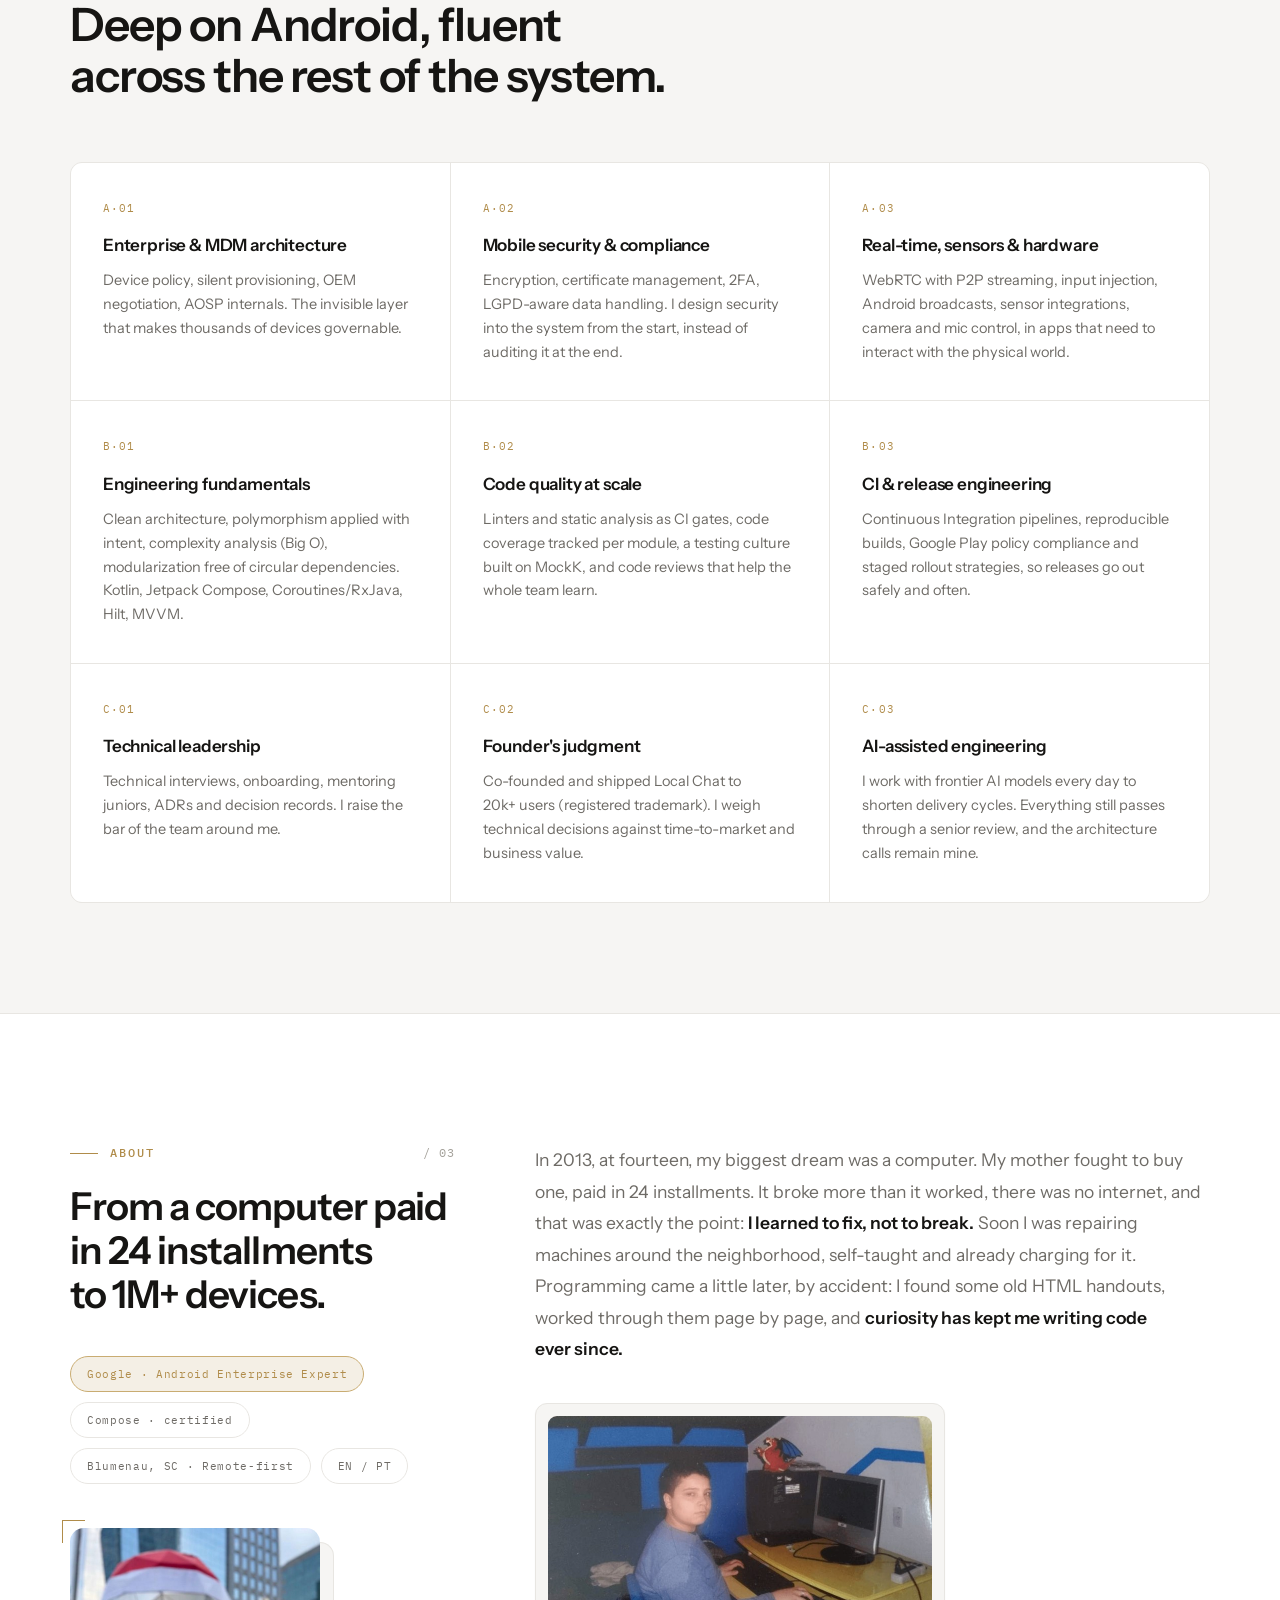
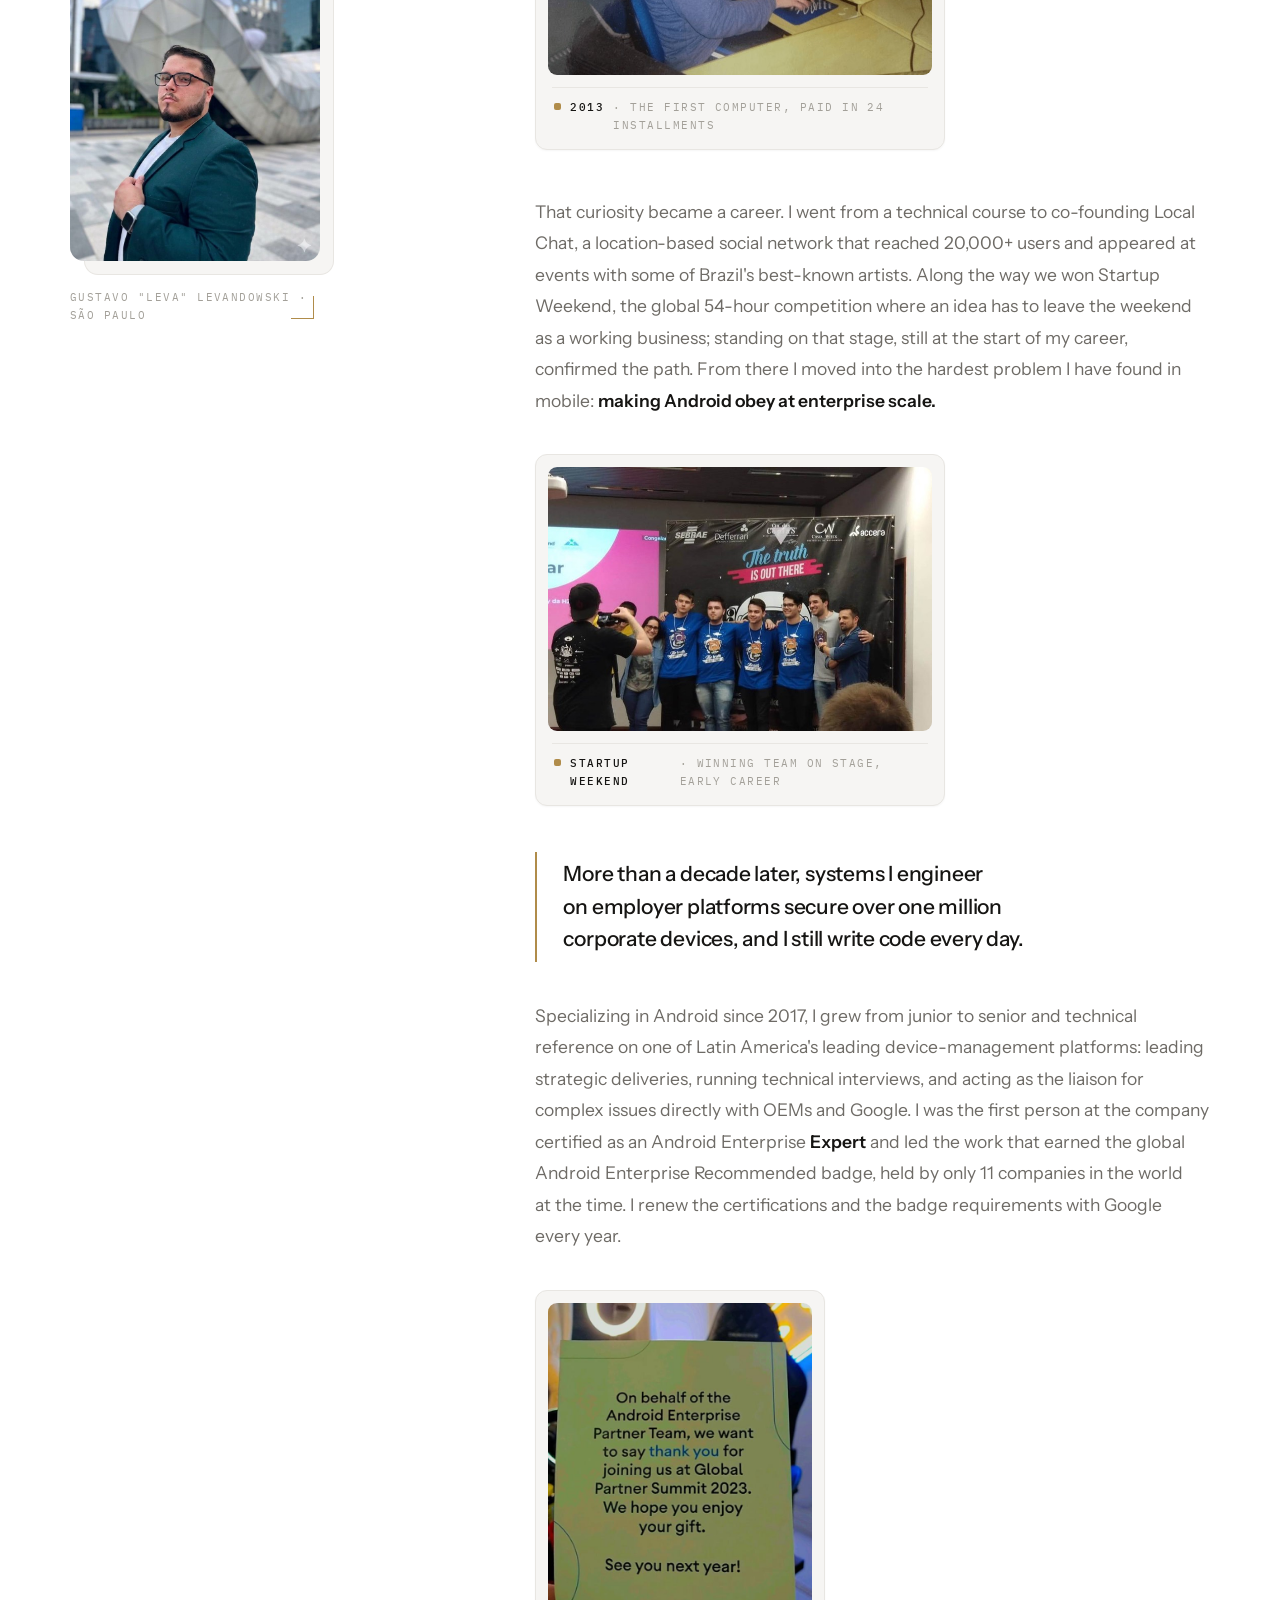
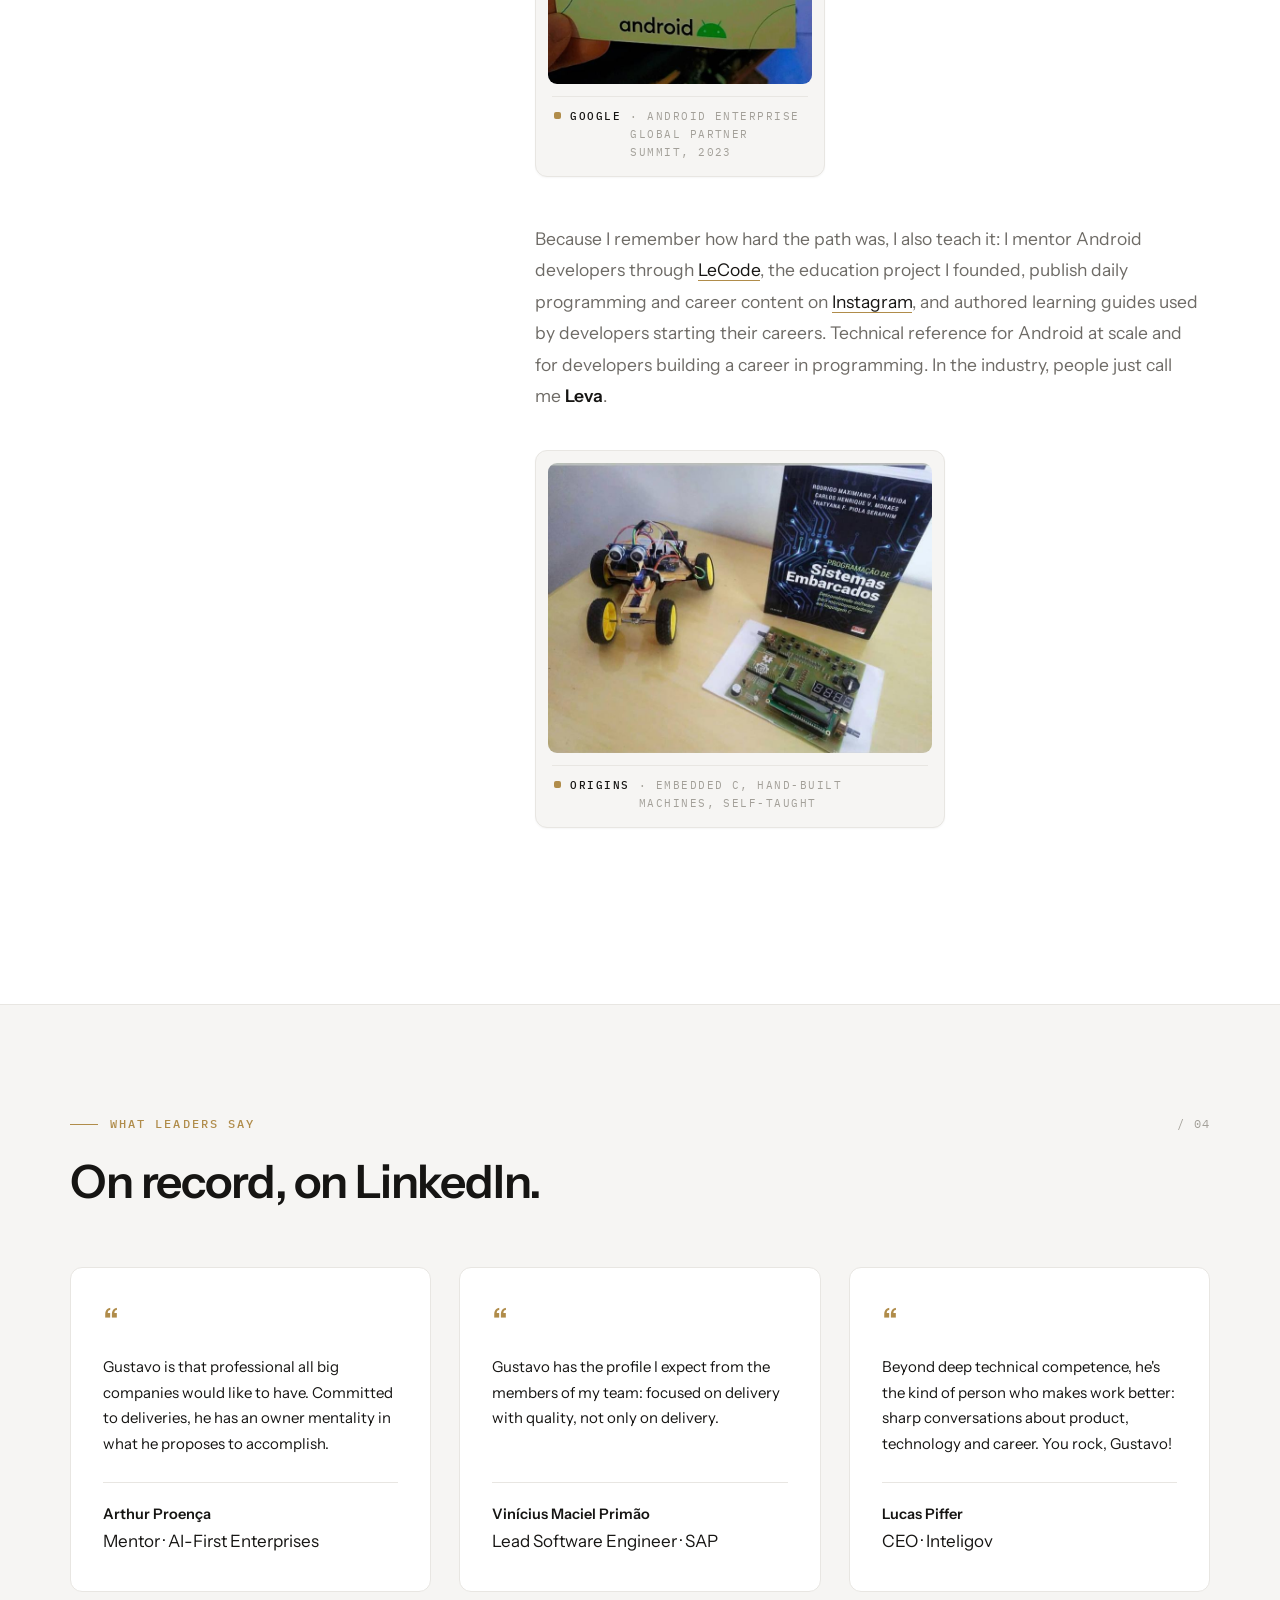
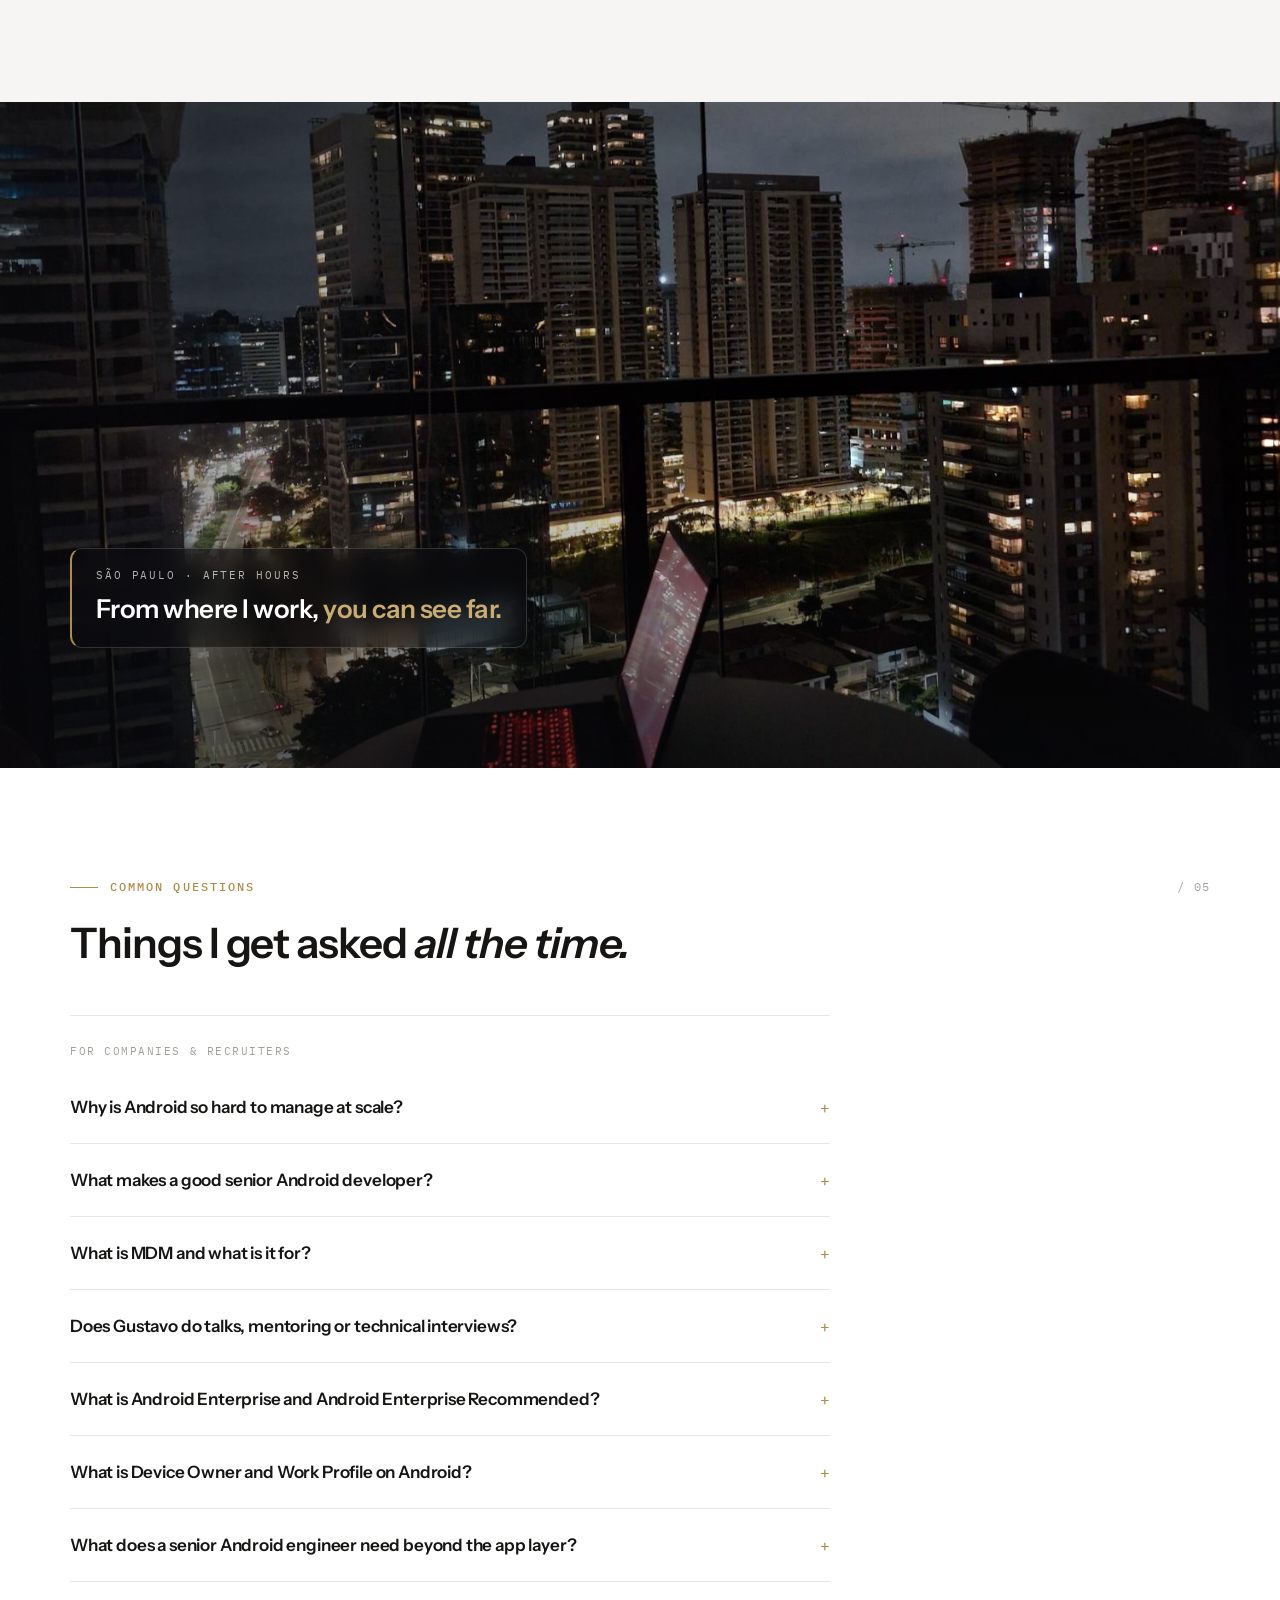
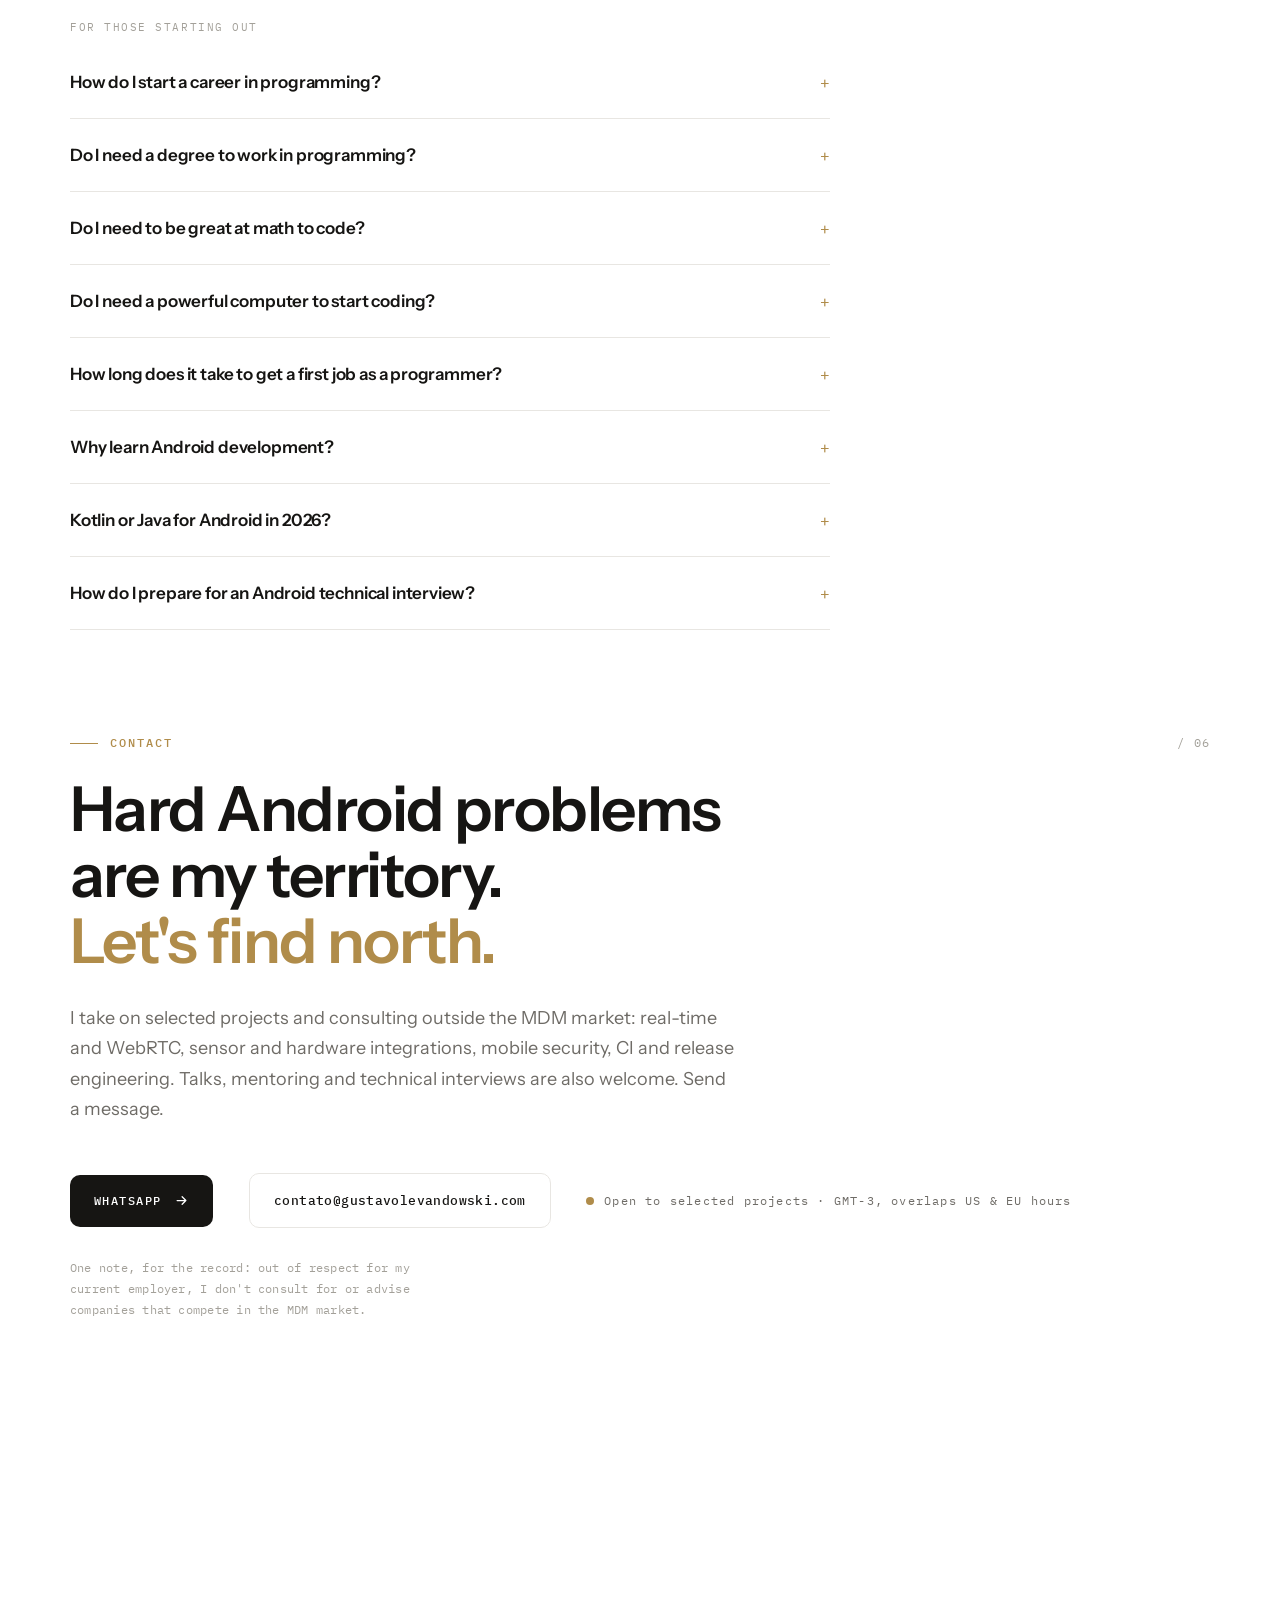
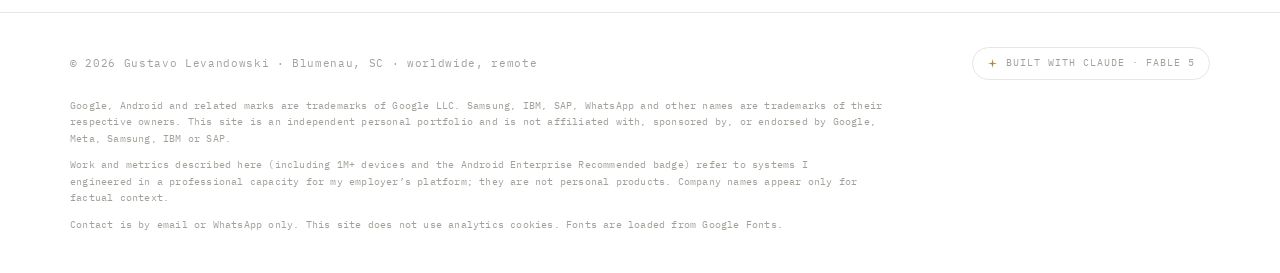
==== commit b5992aa6: "Revert "Bring the mobile hero rose back into view." This reverts commit 59fbbb60c7ada09de53694529ef7" ====
--- a/assets/css/main.css
+++ b/assets/css/main.css
@@ -503,7 +503,8 @@
   .about-grid{grid-template-columns:1fr;gap:44px}
   .about-side{position:static}
   .quotes-grid{grid-template-columns:1fr}
-  .nav-links a:not(:last-child){display:none}
+  /* Hide section links only — keep both EN/PT inside .lang-toggle */
+  .nav-links > a{display:none}
   /* HUD compacto no touch: só o mostrador, canto inferior direito, tocável */
   .compass-hud{left:auto;right:16px;bottom:16px;gap:0}
   .compass-hud .dial{
--- a/assets/css/main.css
+++ b/assets/css/main.css
@@ -503,7 +503,8 @@
   .about-grid{grid-template-columns:1fr;gap:44px}
   .about-side{position:static}
   .quotes-grid{grid-template-columns:1fr}
-  .nav-links a:not(:last-child){display:none}
+  /* Hide section links only — keep both EN/PT inside .lang-toggle */
+  .nav-links > a{display:none}
   /* HUD compacto no touch: só o mostrador, canto inferior direito, tocável */
   .compass-hud{left:auto;right:16px;bottom:16px;gap:0}
   .compass-hud .dial{
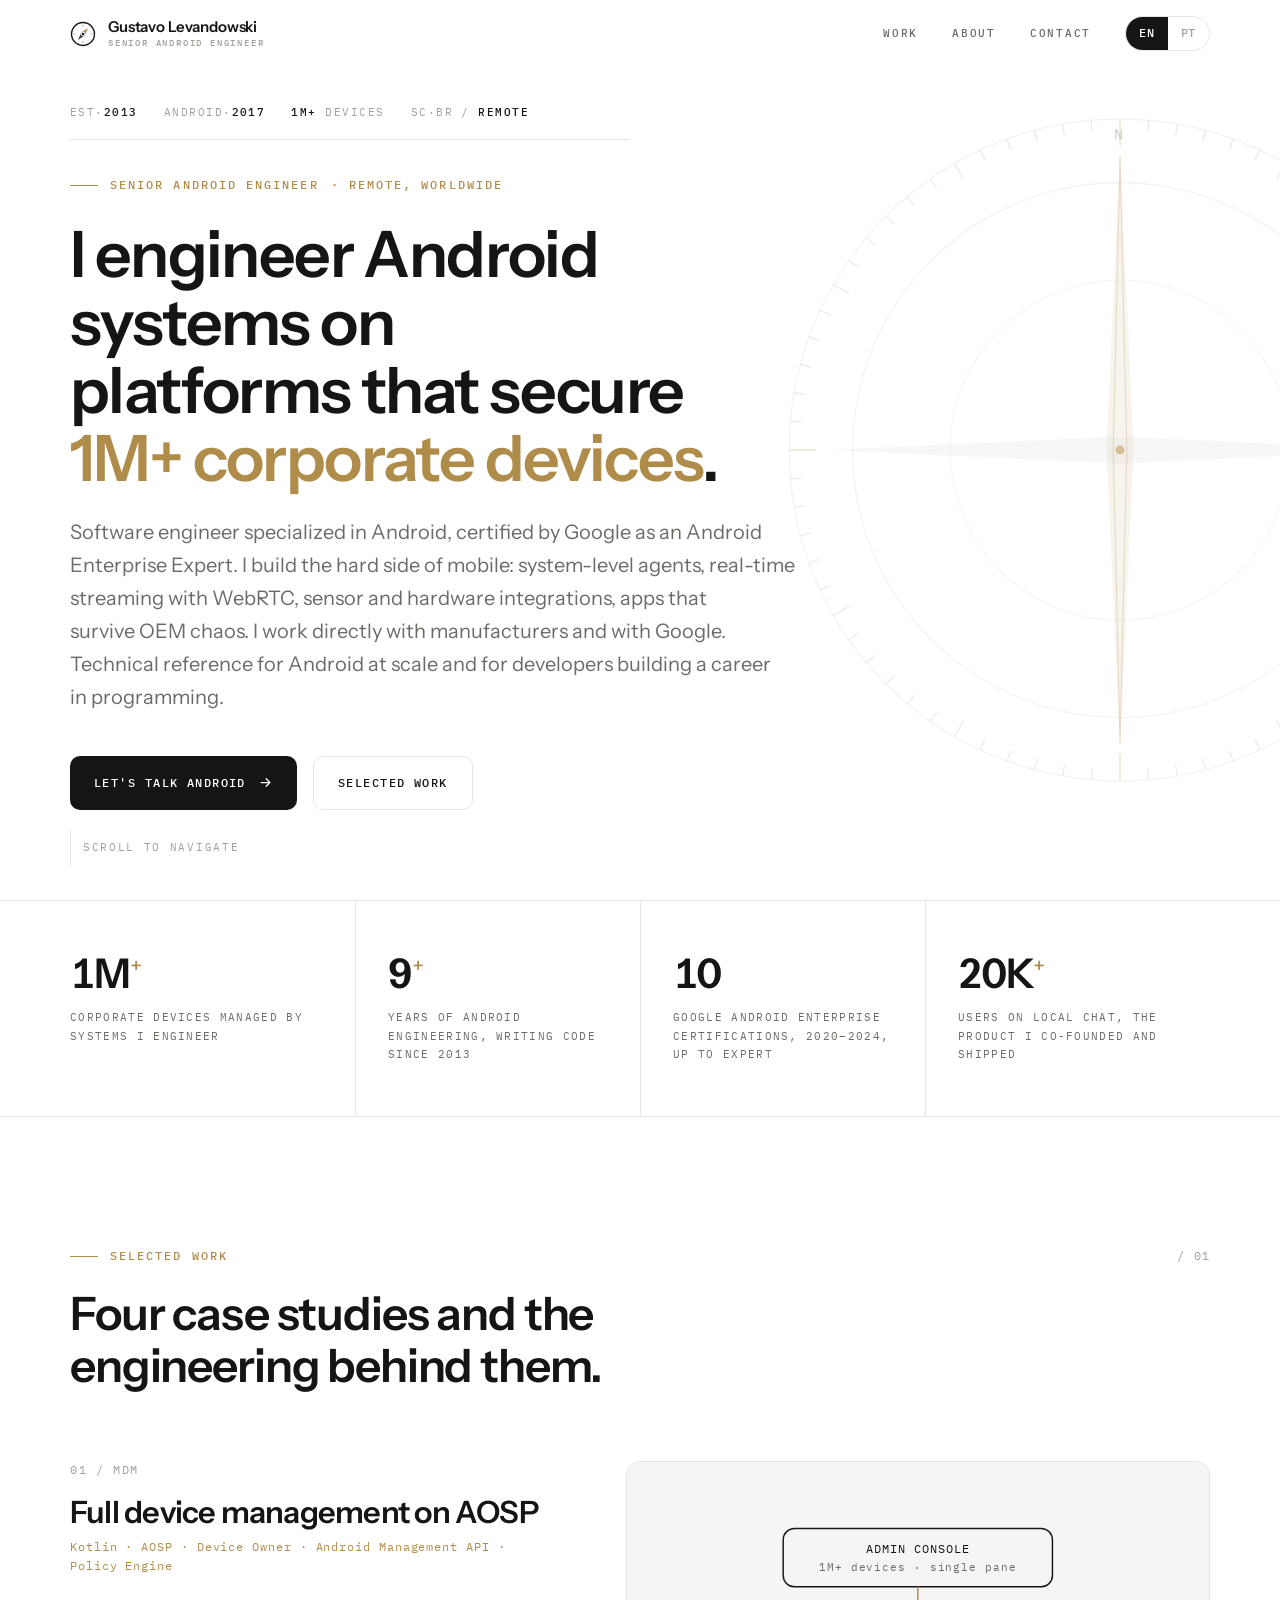
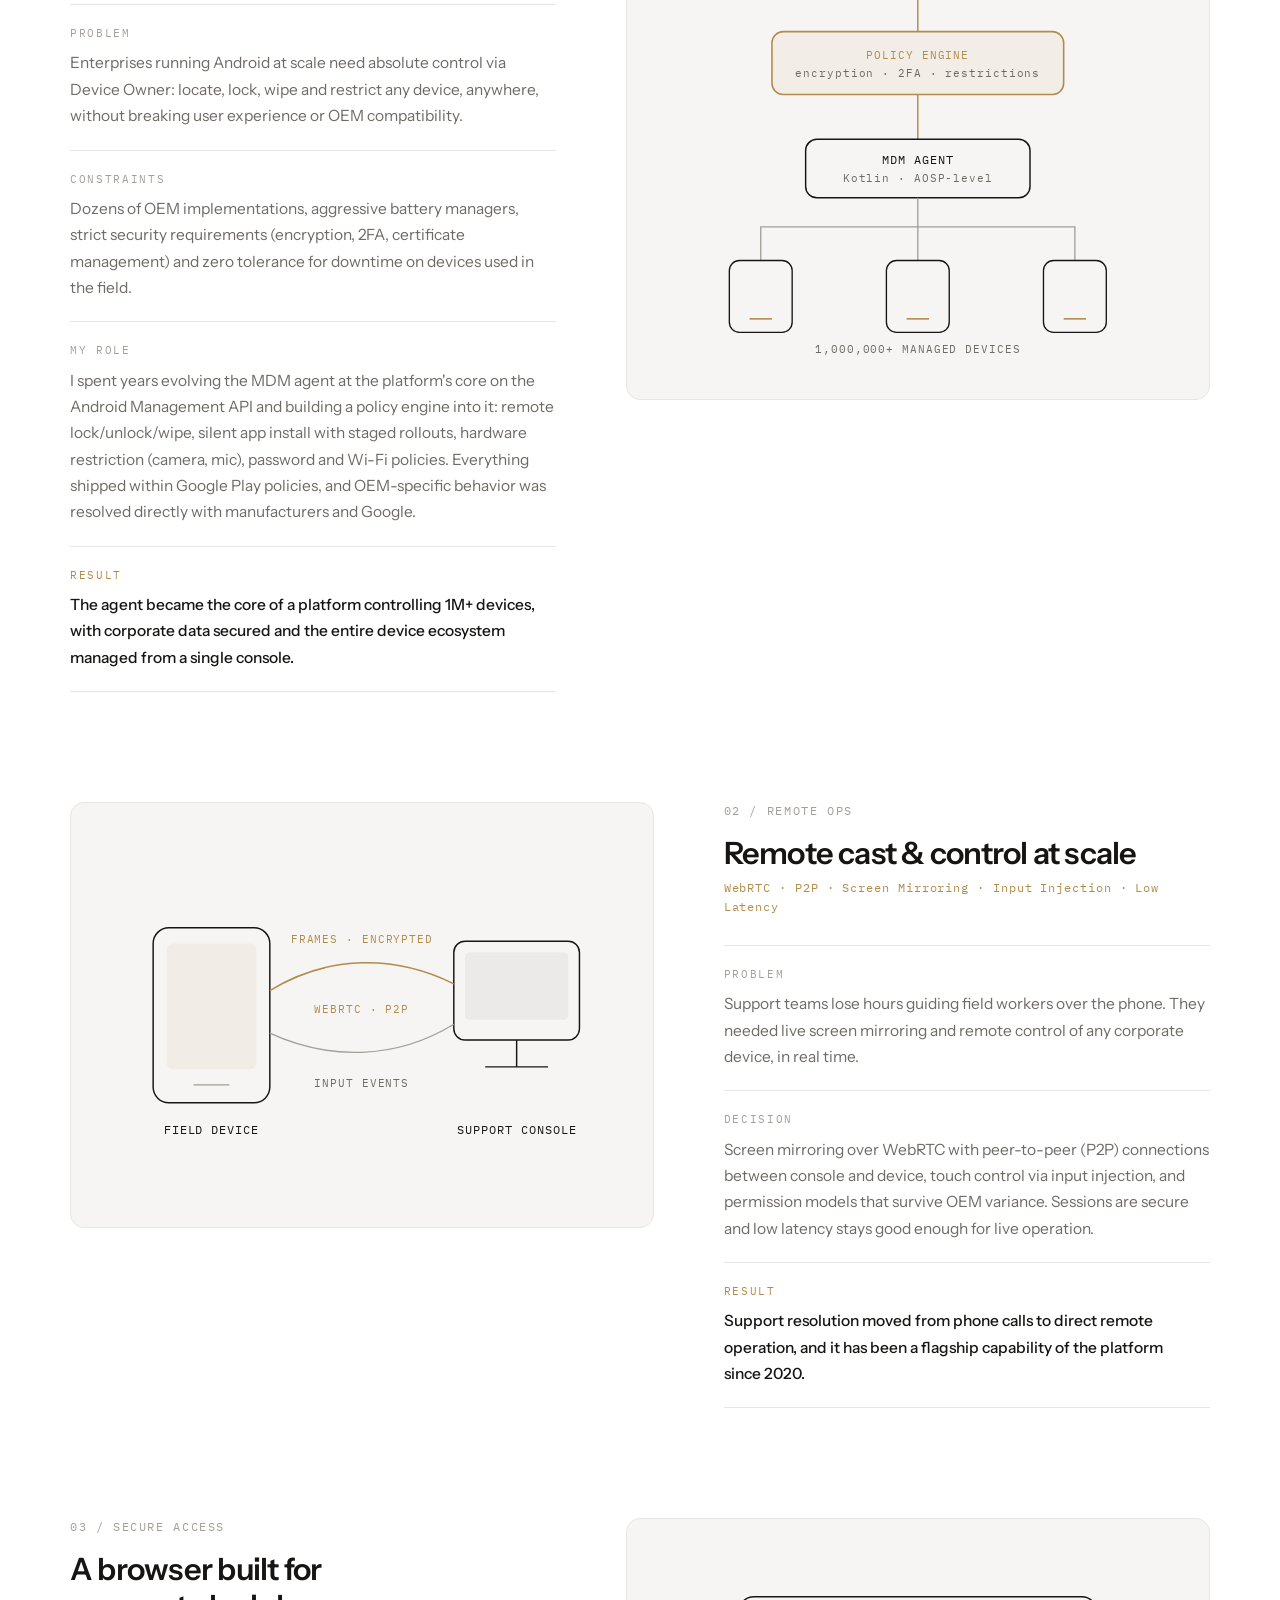
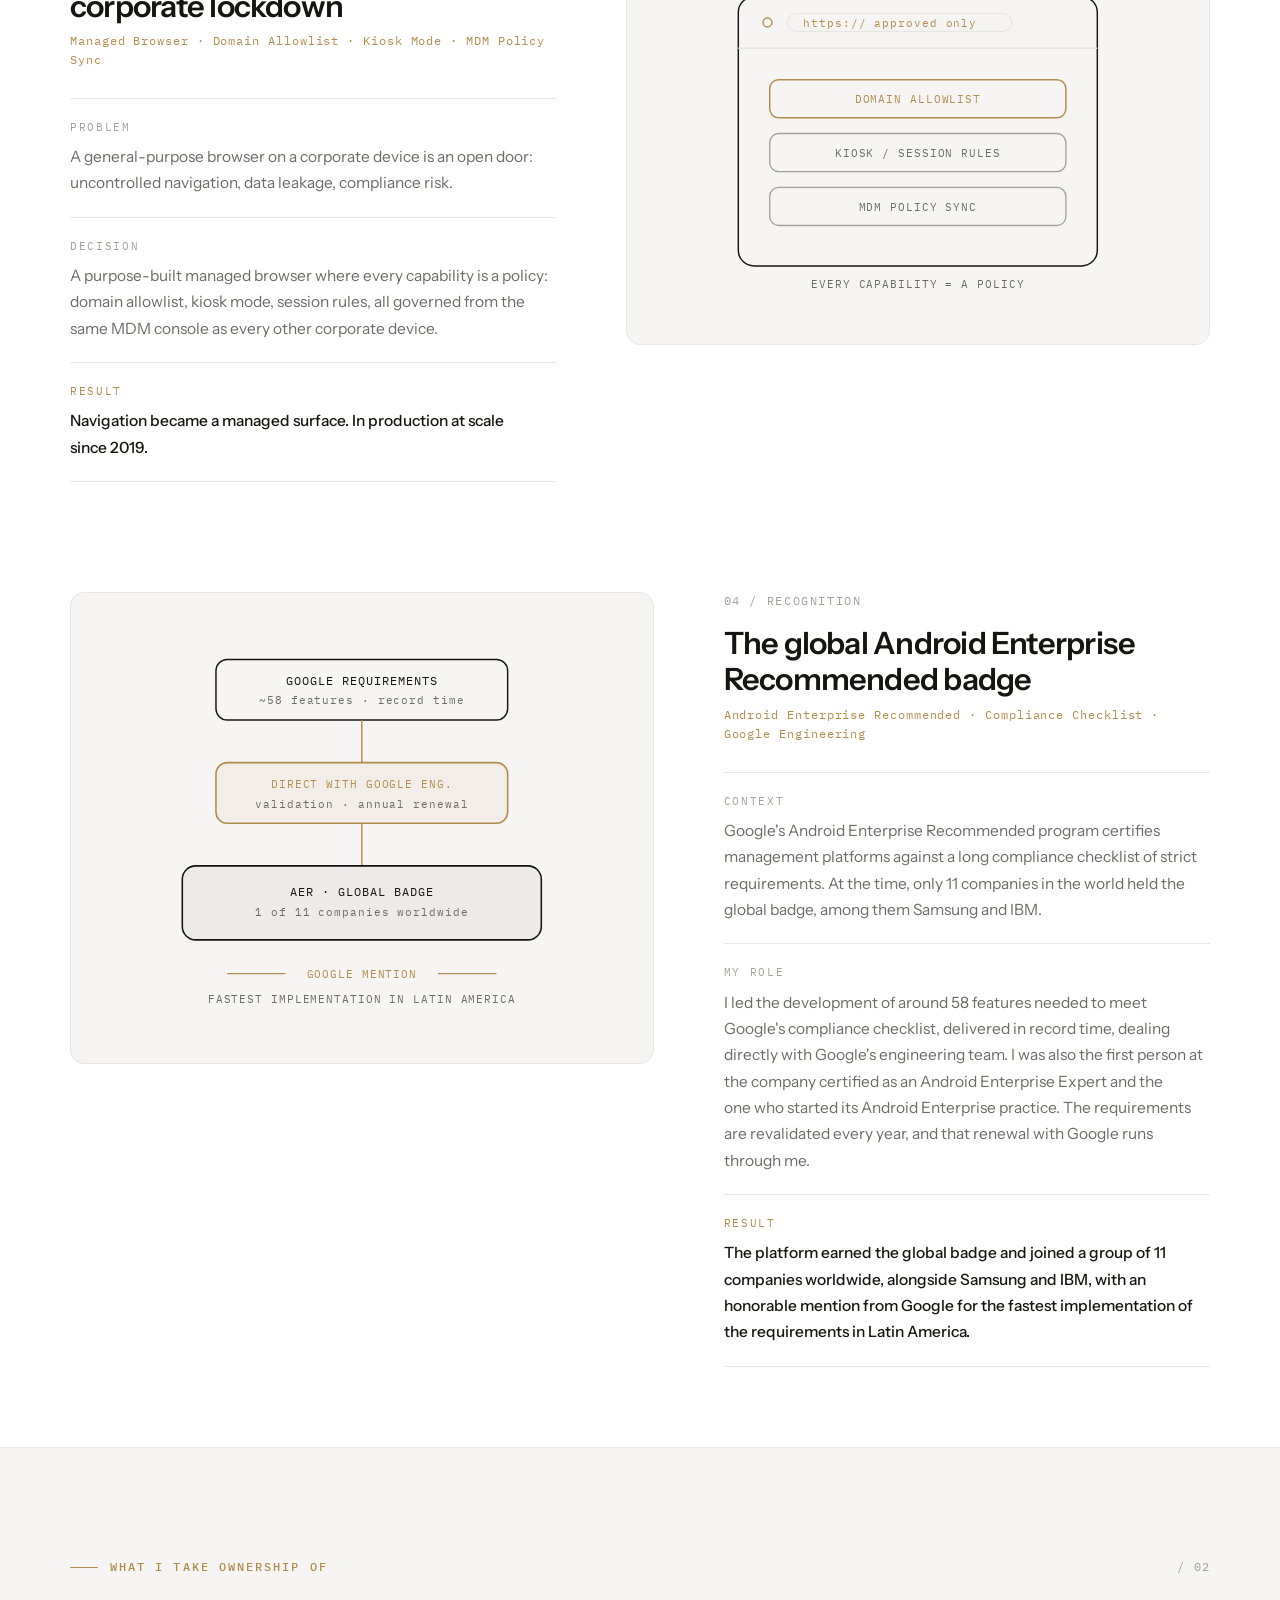
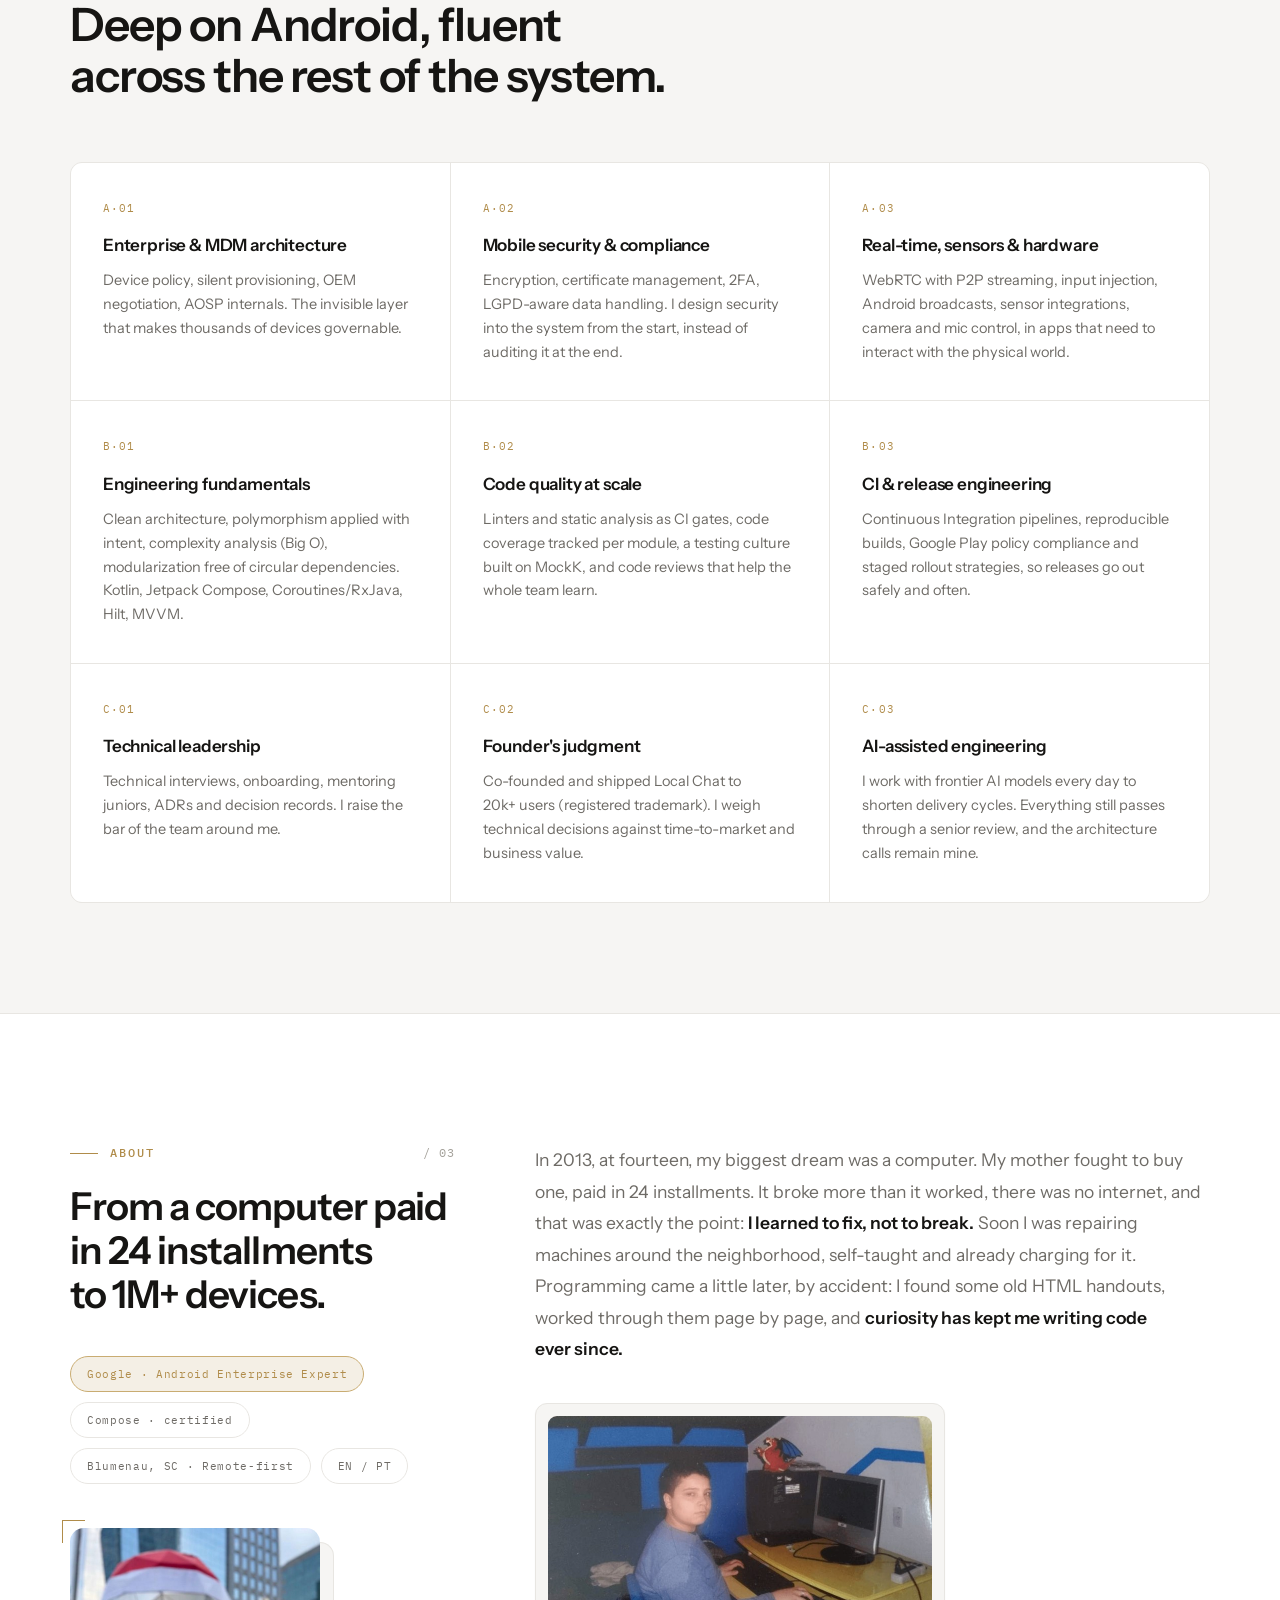
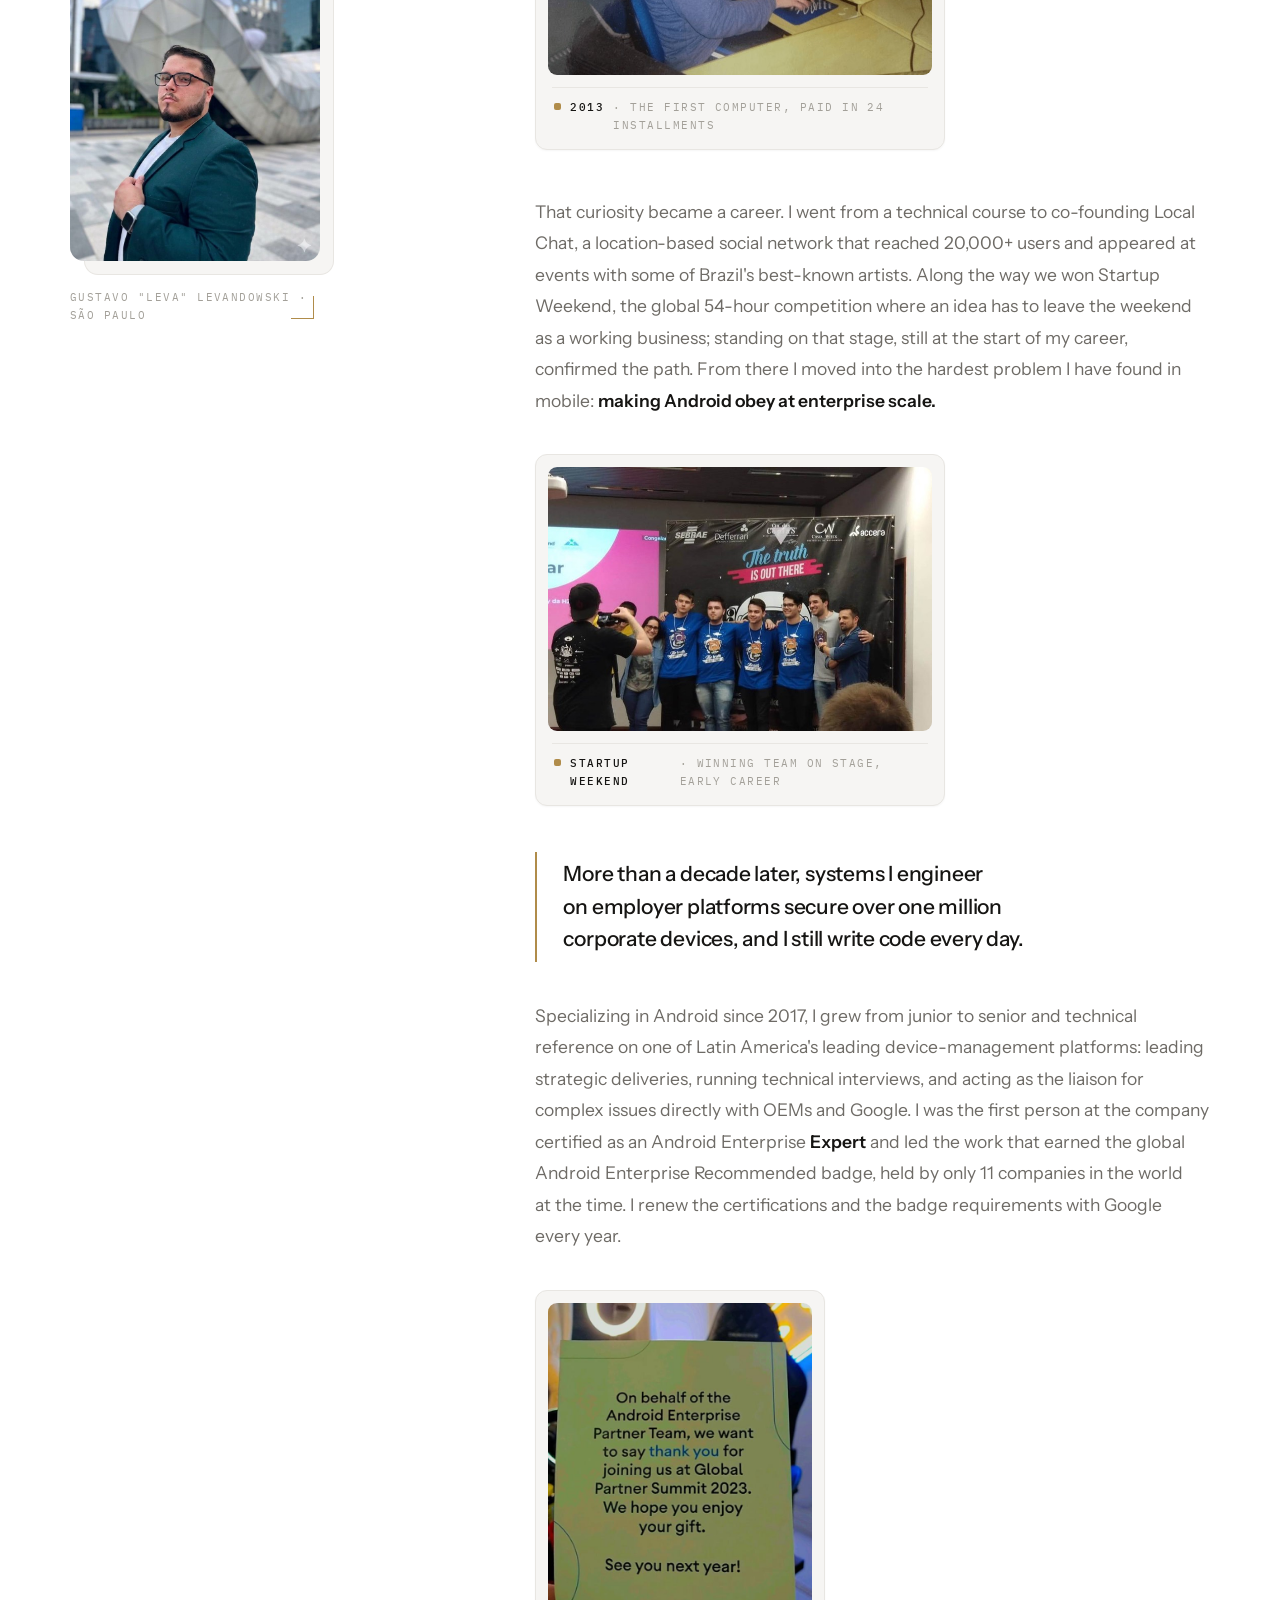
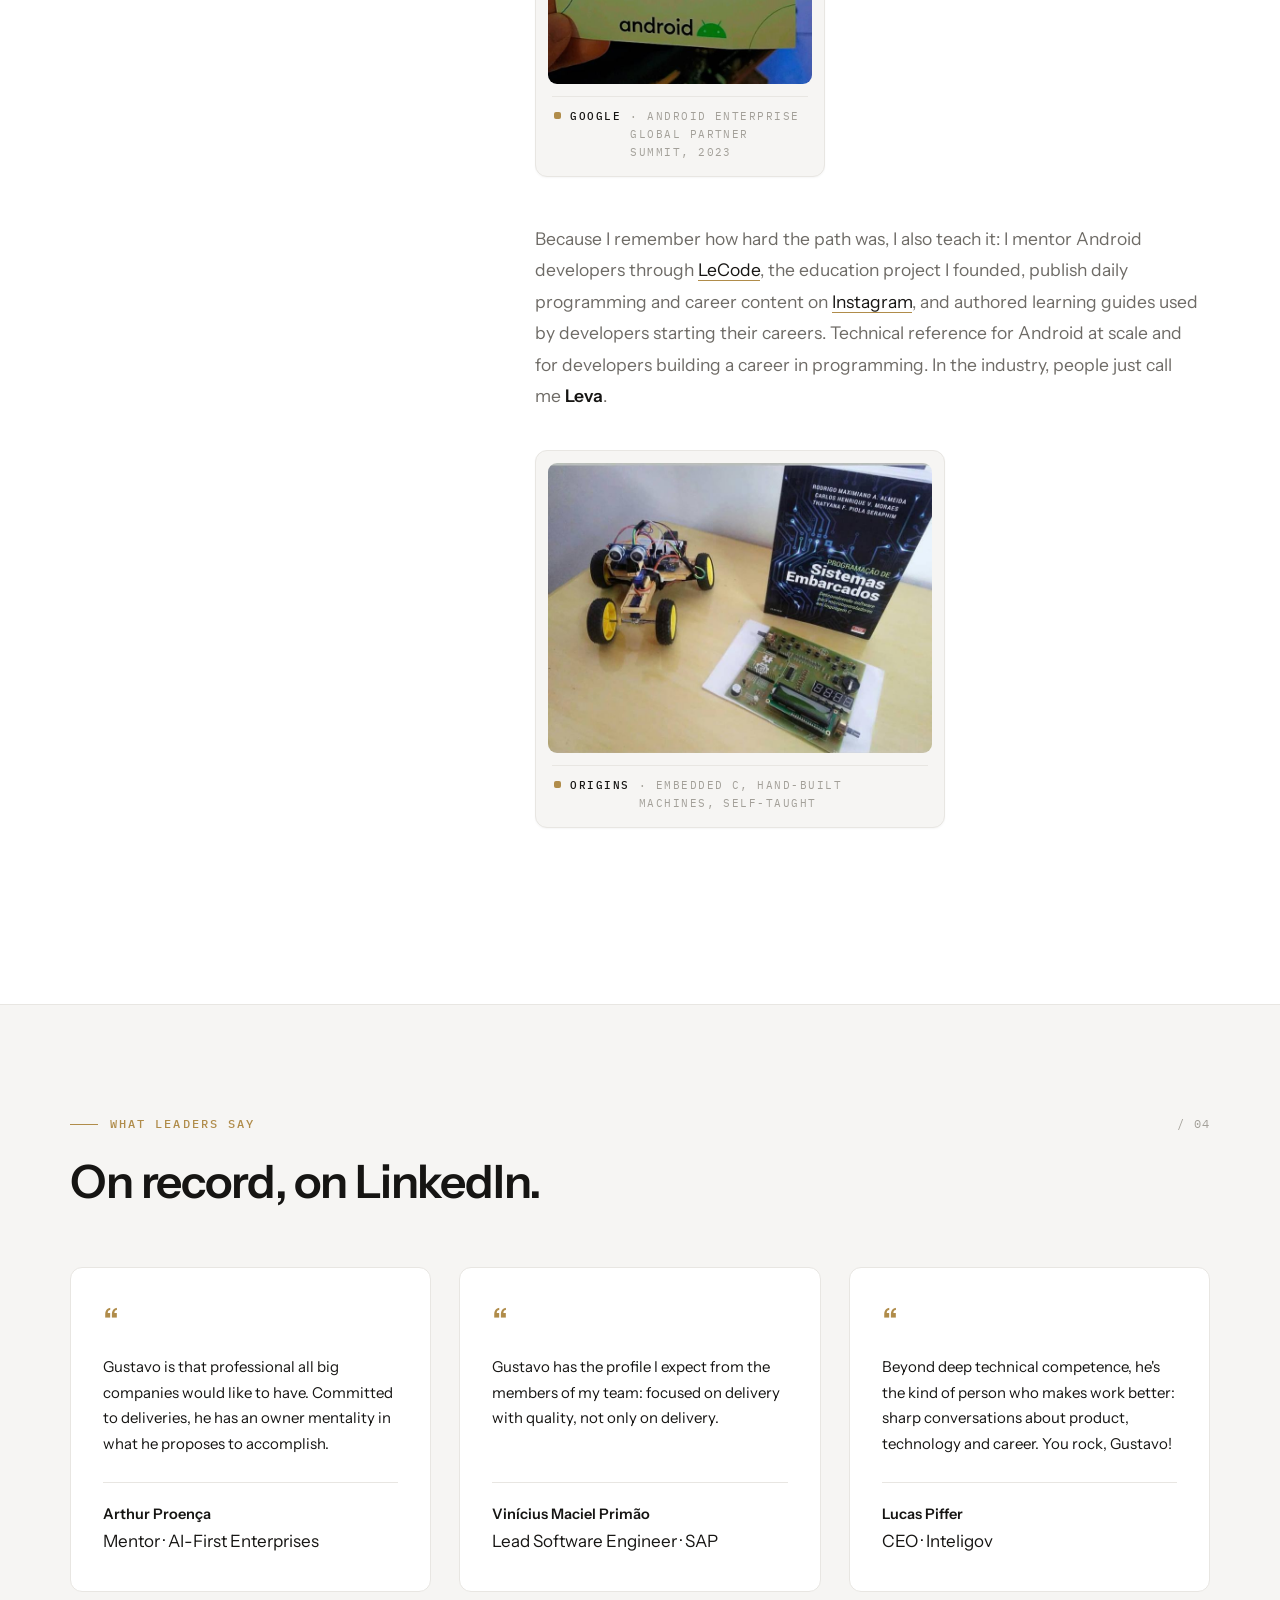
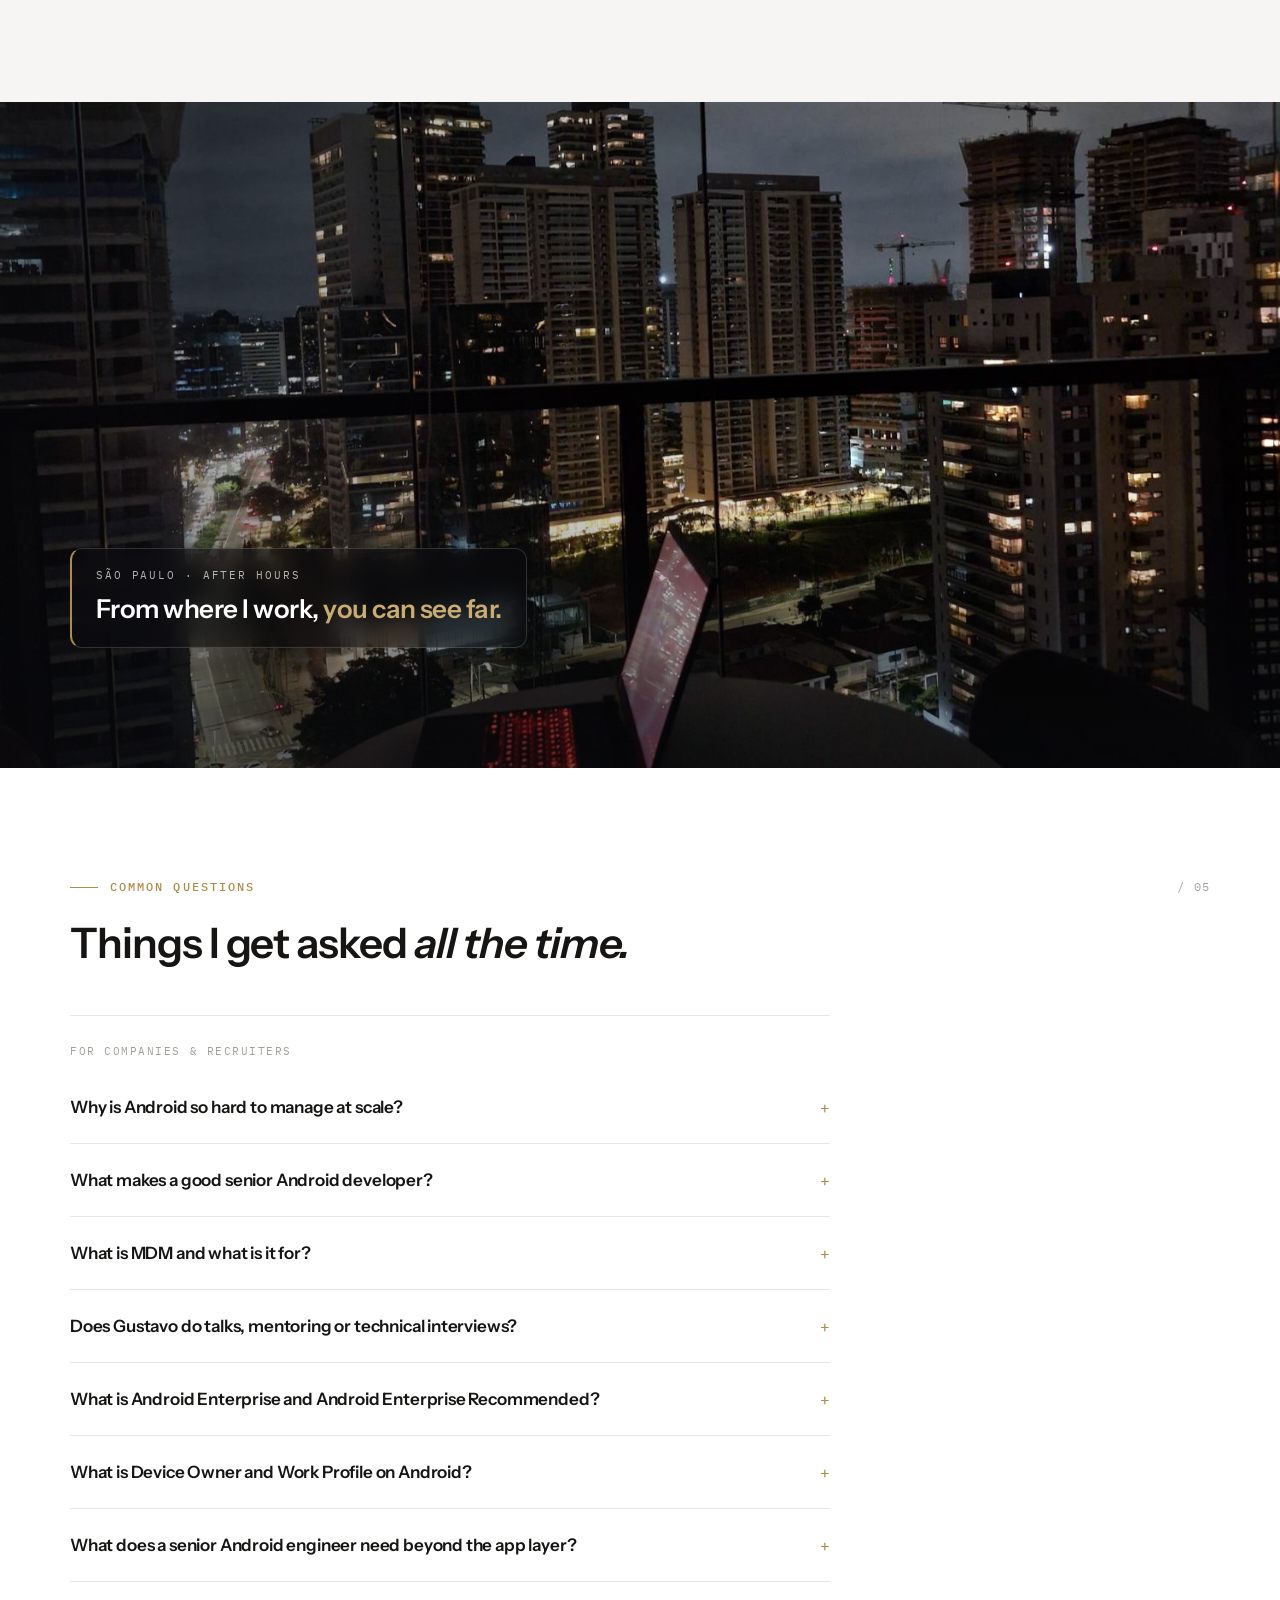
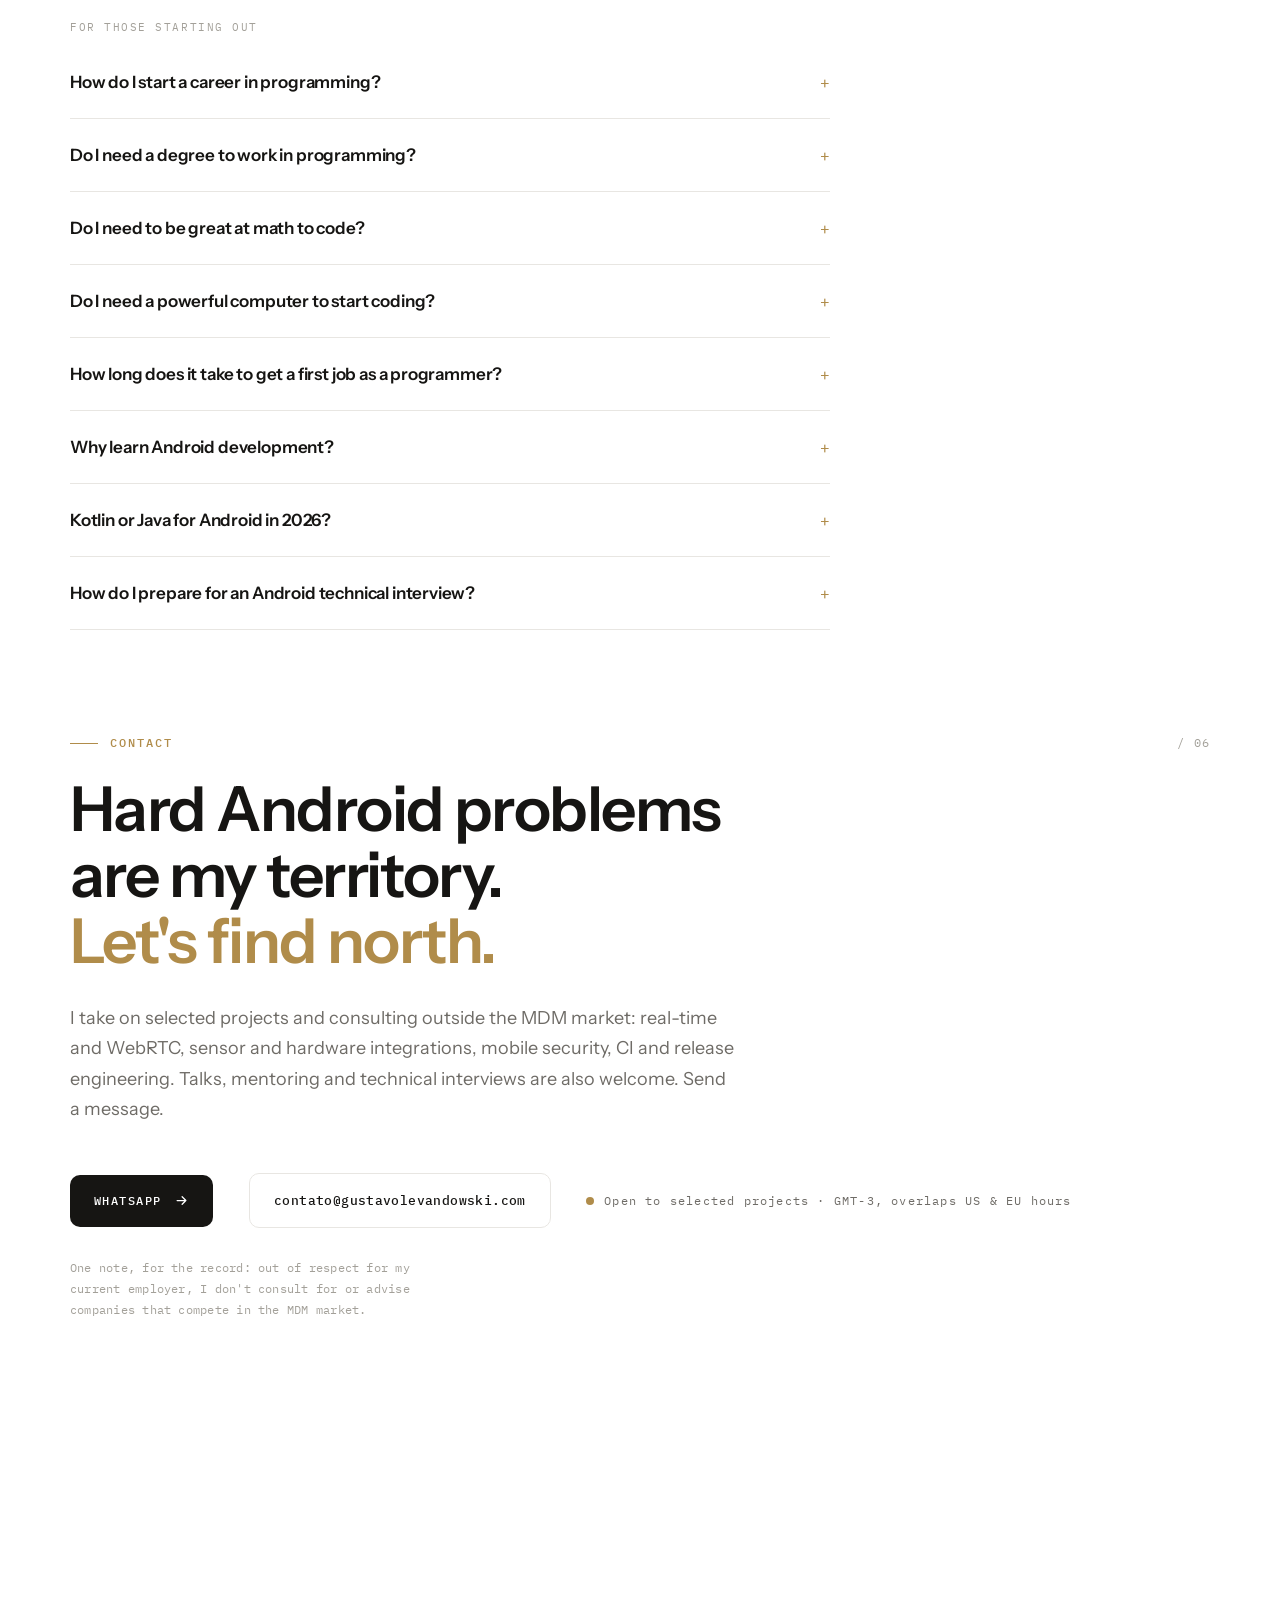
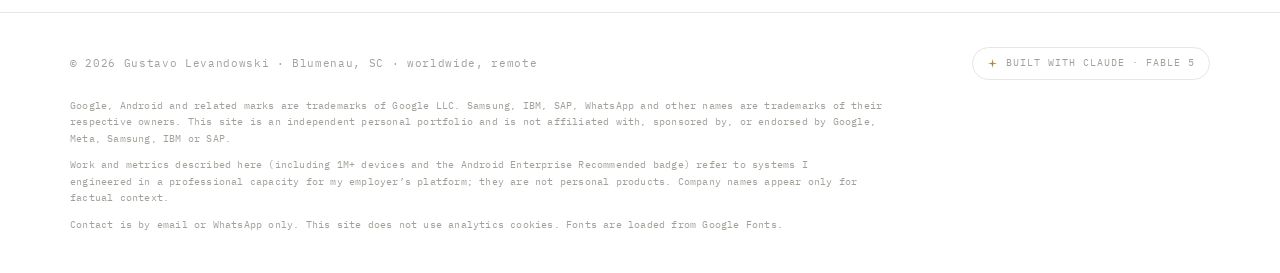
==== commit 333b6345: "Update Android Enterprise certification count to 10 through 2024. Co-authored-by: Cursor <cursoragen" ====
--- a/en/index.html
+++ b/en/index.html
@@ -281,7 +281,7 @@
 <link href="https://fonts.googleapis.com" rel="preconnect"/>
 <link crossorigin="" href="https://fonts.gstatic.com" rel="preconnect"/>
 <link href="https://fonts.googleapis.com/css2?family=Instrument+Sans:ital,wght@0,400;0,500;0,600;0,700;1,400&amp;family=IBM+Plex+Mono:wght@400;500&amp;display=swap" rel="stylesheet"/>
-<link as="style" href="/assets/css/main.css" rel="preload"/><link as="fetch" crossorigin="anonymous" href="/assets/diagrams/mdm-architecture-diagram.svg" rel="preload"/><link as="fetch" crossorigin="anonymous" href="/assets/diagrams/remote-control-data-flow.svg" rel="preload"/><link as="fetch" crossorigin="anonymous" href="/assets/diagrams/secure-browser-layers.svg" rel="preload"/><link as="fetch" crossorigin="anonymous" href="/assets/diagrams/android-enterprise-recommended-timeline.svg" rel="preload"/><link href="/assets/css/main.css" rel="stylesheet"/>
+<link as="style" href="/assets/css/main.css?v=20260805-revert-rose" rel="preload"/><link as="fetch" crossorigin="anonymous" href="/assets/diagrams/mdm-architecture-diagram.svg" rel="preload"/><link as="fetch" crossorigin="anonymous" href="/assets/diagrams/remote-control-data-flow.svg" rel="preload"/><link as="fetch" crossorigin="anonymous" href="/assets/diagrams/secure-browser-layers.svg" rel="preload"/><link as="fetch" crossorigin="anonymous" href="/assets/diagrams/android-enterprise-recommended-timeline.svg" rel="preload"/><link href="/assets/css/main.css?v=20260805-revert-rose" rel="stylesheet"/>
 </head>
 <body>
 
@@ -395,8 +395,8 @@
 <div class="lbl">Years of Android engineering, writing code since 2013</div>
 </div>
 <div class="metric reveal" style="transition-delay:.16s">
-<div class="num"><span class="count" data-target="7">0</span></div>
-<div class="lbl">Google Android Enterprise certifications, 2020–2023, up to Expert</div>
+<div class="num"><span class="count" data-target="10">0</span></div>
+<div class="lbl">Google Android Enterprise certifications, 2020–2024, up to Expert</div>
 </div>
 <div class="metric reveal" style="transition-delay:.24s">
 <div class="num"><span class="count" data-format="k" data-target="20000">0</span><sup>+</sup></div>
@@ -893,6 +893,6 @@
 
 </div>
 </footer>
-<script defer="" src="/assets/js/main.js"></script>
+<script defer="" src="/assets/js/main.js?v=20260805-revert-rose"></script>
 </body>
 </html>
